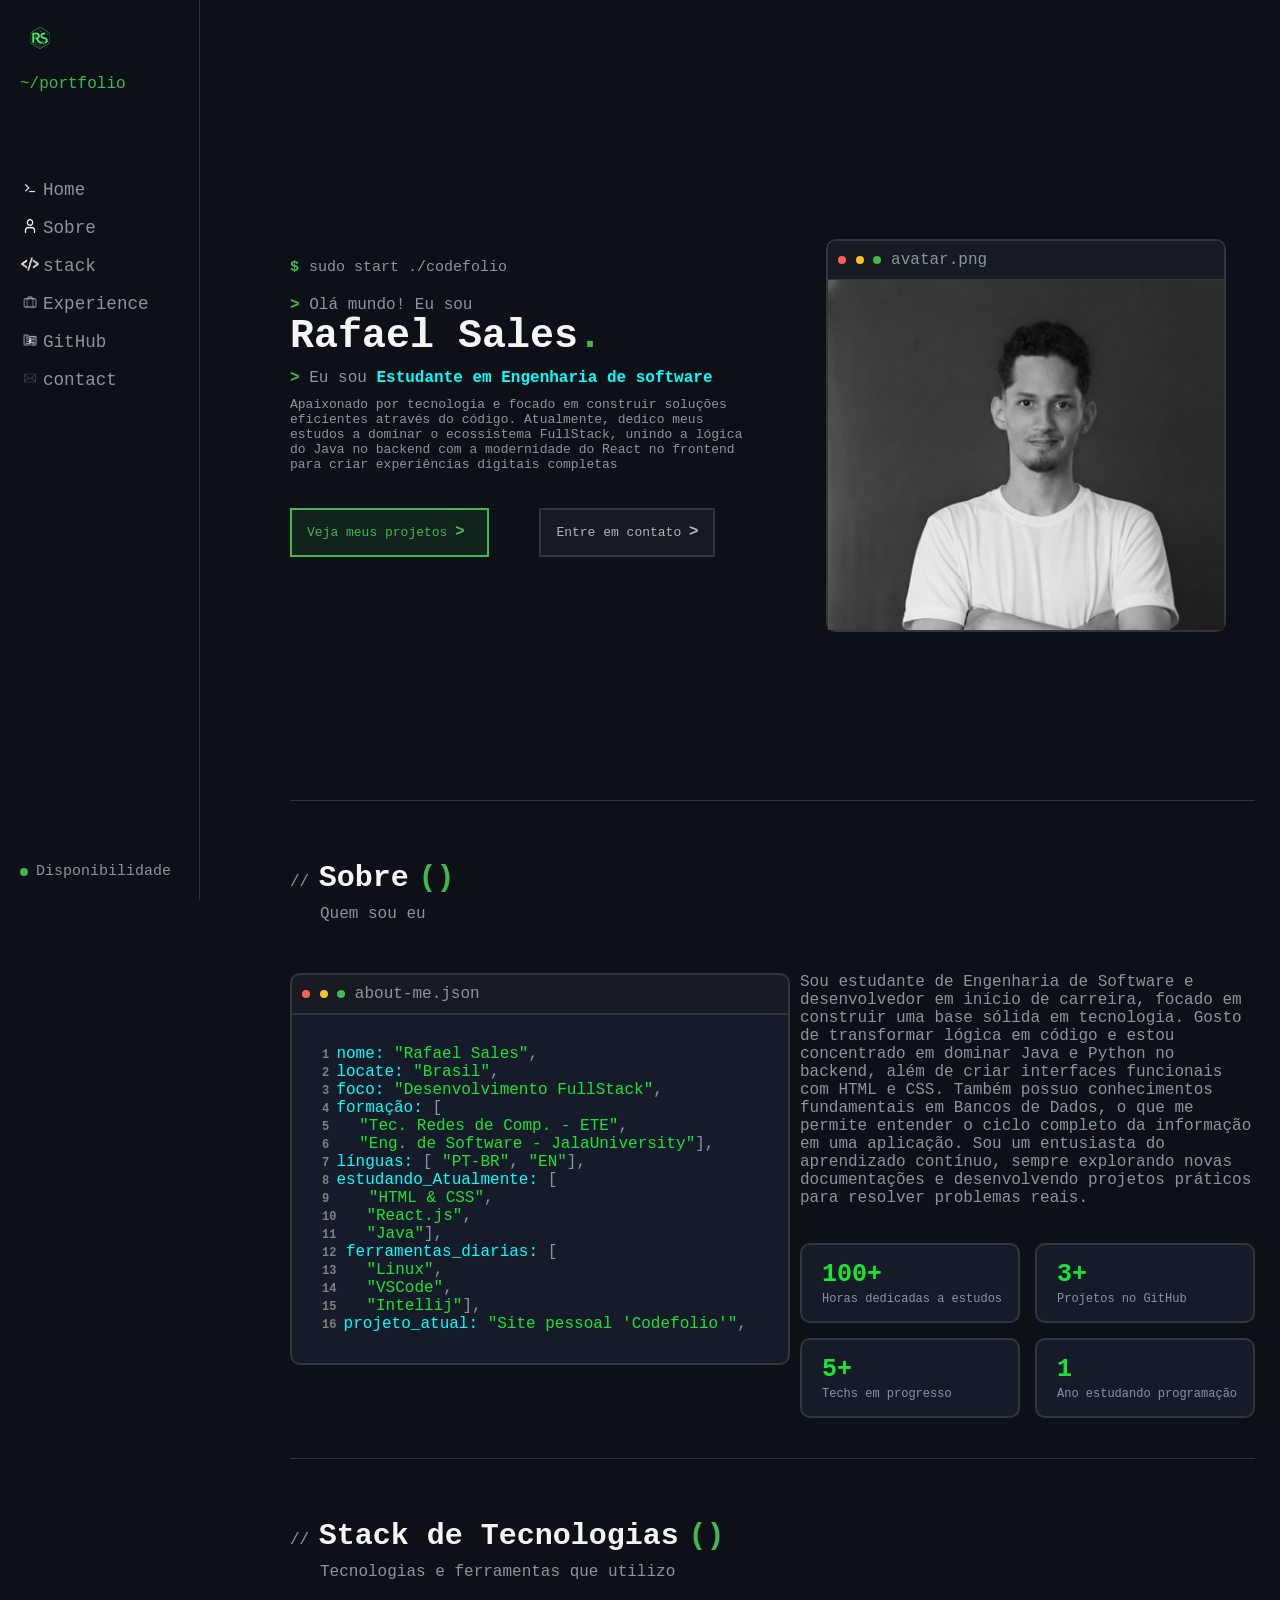
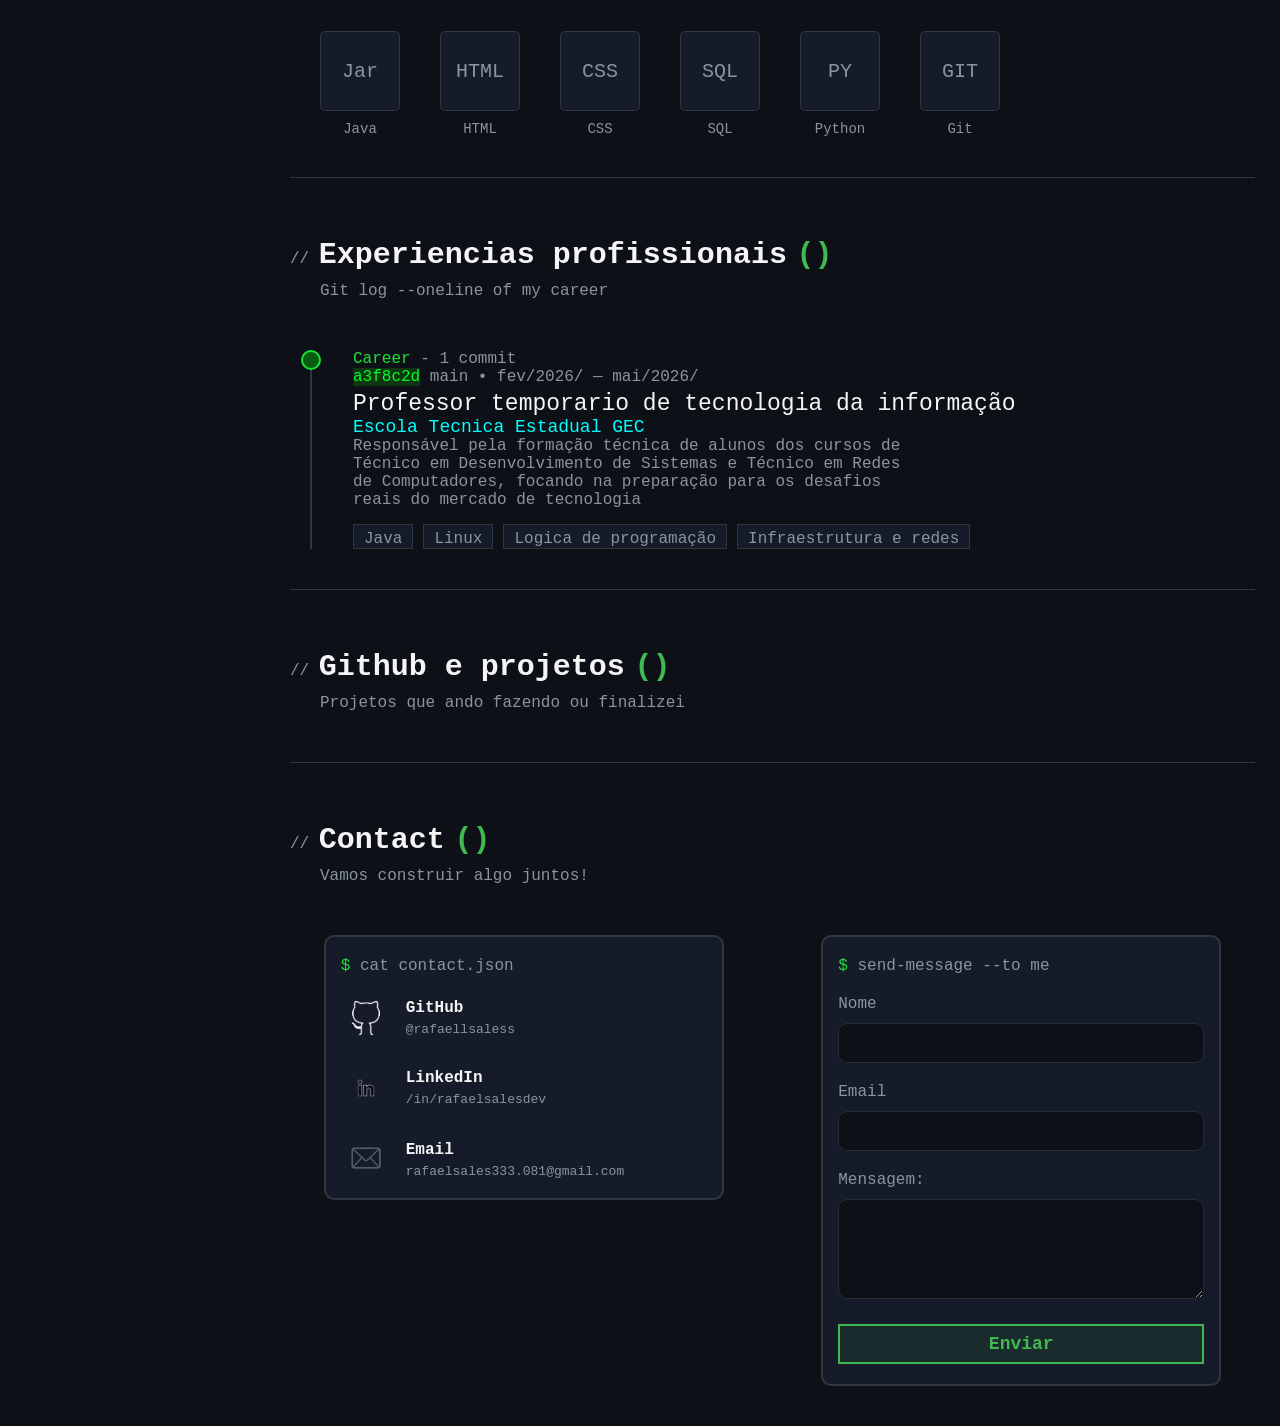
==== index.html @ 974f6749 "Finalização da parte principal e envio de fotos de simbolos" ====
<!DOCTYPE html>
<html lang="en">
<head>
    <meta charset="UTF-8">
    <meta name="viewport" content="width=device-width, initial-scale=1.0">
    <title>Portifolio RafaelSales</title>
    <link rel="icon" type="image/png" href="../imagem/logo.png">
    <link rel="stylesheet" href="css/estilo.css">
    <link rel="stylesheet" href="css/sidebar.css">
</head>
<body>

    <!-- SideBar inicial -->
    <nav class="sidebar">
        <div class="sidebar-head">
            <img src="imagem/logo.png" alt="logo" class="logo">
            <p class="path">~/portfolio</p>
        </div>
        
        <ul class="navbar-itens">
            <li><a href="#home"><span class="icon"><img src="imagem/home-simbol.png" alt=""></span> Home</a></li>
            <li><a href="#about"><span class="icon"><img src="imagem/about-simbol.png" alt=""></span> Sobre</a></li>
            <li><a href="#stack"><span class="icon"><img src="imagem/tecnologias-simbol.png" alt=""></span> stack</a></li>
            <li><a href="#experience"><span class="icon"><img src="imagem/experience-simbol.png" alt=""></span> Experience</a></li>
            <li><a href="#github"><span class="icon"><img src="imagem/projects-simbol.png" alt=""></span> GitHub</a></li>  
            <li><a href="#contact"><span class="icon"> <img src="imagem/email-logo.png" alt=""></span> contact</a></li>
        </ul>

        <div class="status">
            <span class="status-simbolo"></span> Disponibilidade
        </div>
    </nav>

    <!-- Conteudo -->
     
    <main class="content">

        <section class="home" id="home">

            <div class="home-container">

                <div class="home-text-container">
                    <div class="intro">
                        <span class="intro-simbolo">$ </span> 
                        <span class="intro-text">sudo start ./codefolio
                        </span>
                    </div>

                    <div class="i-am">
                        <span class="maiorque-simbol">></span>
                        <span>Olá mundo! Eu sou</span> 
                        <div class="name-container">
                            <span class="name">Rafael Sales</span><span class="name-dot">.</span>
                        </div>
                    </div>

                    <div class="eusou-container">
                        <span class="maiorque-simbol">></span>
                        <span class="eusou-text">Eu sou </span>
                        <span class="eusou-funcao">Estudante em Engenharia de software</span>
                    </div>

                    <div class="home-descricao">Apaixonado por tecnologia e focado em construir soluções eficientes através do código. Atualmente, dedico meus estudos a dominar o ecossistema FullStack, unindo a lógica do Java no backend com a modernidade do React no frontend para criar experiências digitais completas</div>

                    <div class="home-buttons-container">

                        <!-- Botão principal veja meus projetos  -->
                        <a href="#github" class="github-btn">
                            Veja meus projetos <span class="arrow-btn">></span>
                        </a>

                        <!-- Botão secundario contato-->
                        <a href="#contact" class="contact-btn">Entre em contato <span class="arrow-btn">></span>
                        </a>

                    </div>

                </div>

                <div class="home-foto-column">
                    <div class="home-foto-container">
                        <div class="foto-titulo-container">
                            <span class="circle-color-red"></span> <span class="circle-color-yellow"></span> <span class="circle-color-green"></span> avatar.png
                        </div>

                        <div class="home-image">
                            <img src="imagem/camisa branca.png" class="imagem-home" name="foto-home" alt="Rafael Sales">
                        </div>
                    </div>
                </div>
            </div>
        </section>

        <hr>
        <section class="about" id="about">

                <div class="high-sections-container">
                    <span class="hsc-barras">//</span> <span class="hsc-titulo">Sobre</span> <span class="hsc-chaves">()</span>
                    <span class="hsc-desc">Quem sou eu</span>
                </div>

            <div class="about-container">

                <div class="square-code-container">
                    <div class="square-code-titulo">
                        <span class="circle-color-red"></span> <span class="circle-color-yellow"></span> <span class="circle-color-green"></span> about-me.json
                    </div>
                    <div class="square-code-content">
                        <div class="scc-line">
                            <span class="scc-numbers">1 </span> 
                            <span class="scc-text-cyan">nome:</span> 
                            <span class="scc-text-green">"Rafael Sales"</span>, 
                        </div>
                        <div class="scc-line">
                            <span class="scc-numbers">2 </span> 
                            <span class="scc-text-cyan">locate:</span> 
                            <span class="scc-text-green">"Brasil"</span>, 
                        </div>
                        <div class="scc-line">
                            <span class="scc-numbers">3 </span> 
                            <span class="scc-text-cyan">foco:</span> 
                            <span class="scc-text-green">"Desenvolvimento FullStack"</span>, 
                        </div>
                        <div class="scc-line">
                            <span class="scc-numbers">4 </span>
                            <span class="scc-text-cyan">formação:</span> [ <br>
                            <span class="scc-numbers">5</span><span class="scc-text-green" name="space">"Tec. Redes de Comp. - ETE"</span>, <br> 
                            <span class="scc-numbers">6</span><span class="scc-text-green" name="space">"Eng. de Software - JalaUniversity"</span>],
                        </div>
                        <div class="scc-line">
                            <span class="scc-numbers">7 </span> 
                            <span class="scc-text-cyan">línguas:</span> [
                            <span class="scc-text-green">"PT-BR"</span>, 
                            <span class="scc-text-green">"EN"</span>],
                        </div>
                        <div class="scc-line">
                            <span class="scc-numbers">8 </span>
                            <span class="scc-text-cyan">estudando_Atualmente:</span> [ <br>
                            <span class="scc-numbers">9</span> <span class="scc-text-green" name="space">"HTML & CSS"</span>, <br> 
                            <span class="scc-numbers">10</span><span class="scc-text-green" name="space">"React.js"</span>, <br>
                            <span class="scc-numbers">11</span><span class="scc-text-green" name="space">"Java"</span>],
                        </div>
                        <div class="scc-line">
                            <span class="scc-numbers">12</span>
                            <span class="scc-text-cyan">ferramentas_diarias:</span> [ <br>
                            <span class="scc-numbers">13</span><span class="scc-text-green" name="space">"Linux"</span>, <br> 
                            <span class="scc-numbers">14</span><span class="scc-text-green" name="space">"VSCode"</span>, <br>
                            <span class="scc-numbers">15</span><span class="scc-text-green" name="space">"Intellij"</span>],
                        </div>
                        <div class="scc-line">
                            <span class="scc-numbers">16 </span> 
                            <span class="scc-text-cyan">projeto_atual:</span> 
                            <span class="scc-text-green">"Site pessoal 'Codefolio'"</span>, 
                        </div>
                    </div>
                </div>
                

                <div class="about-bonus">
                    <div class="about-bonus-text">
                        <span class="abs-text"> Sou estudante de Engenharia de Software e desenvolvedor em início de carreira, 
                                                focado em construir uma base sólida em tecnologia. Gosto de transformar lógica em código
                                                e estou concentrado em dominar Java e Python no backend, além de criar interfaces funcionais com HTML e CSS. 
                                                Também possuo conhecimentos fundamentais em Bancos de Dados, o que me permite entender o ciclo completo da 
                                                informação em uma aplicação. Sou um entusiasta do aprendizado contínuo, sempre explorando novas documentações e 
                                                desenvolvendo projetos práticos para resolver problemas reais.</span>
                    </div>

                    <br>
                    <br>
            
                    <div class="about-bonus-squares">
                        <div class="abs">
                            <div class="abs-content">
                                <span class="abs-text-green">100+</span>
                                <span class="abs-text-grey">Horas dedicadas a estudos</span>
                            </div>
                        </div>

                        <div class="abs">
                            <div class="abs-content">
                                <span class="abs-text-green">3+</span>
                                <span class="abs-text-grey">Projetos no GitHub</span>
                            </div>
                        </div>
                        <div class="abs">
                            <div class="abs-content">
                                <span class="abs-text-green">5+</span>
                                <span class="abs-text-grey">Techs em progresso</span>
                            </div>
                        </div>
                        <div class="abs">
                            <div class="abs-content">
                                <span class="abs-text-green">1</span>
                                <span class="abs-text-grey">Ano estudando programação</span>
                            </div>
                        </div>

                    </div>
                </div>

            </div>
        </section>

        <hr>
        <section class="stack" id="stack">
            <div class="high-sections-container">
                <span class="hsc-barras">//</span> <span class="hsc-titulo">Stack de Tecnologias</span> <span class="hsc-chaves">()</span>
                <span class="hsc-desc">Tecnologias e ferramentas que utilizo</span>
            </div>
            
            <div class="stack-container">
                <div class="square-container">
                    <div class="stack-square-base" name="ssb-java">
                        <span class="stack-square-text">Jar</span>
                    </div>
                    <span class="square-text-down">Java</span>
                </div>

                <div class="square-container">
                    <div class="stack-square-base" name="ssb-html">
                        <span class="stack-square-text">HTML</span>
                    </div>
                    <span class="square-text-down">HTML</span>
                </div>

                <div class="square-container">
                    <div class="stack-square-base" name="ssb-css">
                        <span class="stack-square-text">CSS</span>
                    </div>
                    <span class="square-text-down">CSS</span>
                </div>

                <div class="square-container">
                    <div class="stack-square-base" name="ssb-sql">
                        <span class="stack-square-text">SQL</span>
                    </div>
                    <span class="square-text-down">SQL</span>
                </div>

                <div class="square-container">
                    <div class="stack-square-base" name="ssb-python">
                        <span class="stack-square-text">PY</span>
                    </div>
                    <span class="square-text-down">Python</span>
                </div>
                 <div class="square-container">
                    <div class="stack-square-base" name="ssb-GIT">
                        <span class="stack-square-text">GIT</span>
                    </div>
                    <span class="square-text-down">Git</span>
                </div>
            </div>
        </section>

        <hr>
        <section class="experience" id="experience">
            <div class="high-sections-container">
                <span class="hsc-barras">//</span> <span class="hsc-titulo">Experiencias profissionais</span> <span class="hsc-chaves">()</span>
                <span class="hsc-desc">Git log --oneline of my career</span>
            </div> 

            <!-- Container PAI que terá a LINHA VERTICAL (border-left) -->
            <div class="experience-container">
                
                <!-- Bloco de trabalho (Cada experiência nova, você duplica esse bloco) -->
                <div class="experience-item">
                    
                    <!-- A bolinha agora fica dentro do ITEM -->
                    <div class="timeline-dot"></div>

                    <div class="experience-commits">
                        <span class="experience-commits-text-green">Career</span> - 1 commit 
                    </div>

                    <div class="experience-desc-commit">
                        <div class="experience-commit-deco">
                            <span class="desc-commit-greencode">a3f8c2d</span> main • fev/2026/ — mai/2026/
                        </div>
                        <div class="experience-commit-title">
                            <span class="experience-commit-title-text">Professor temporario de tecnologia da informação</span>
                        </div>
                        <div class="experience-commit-local">
                            <span class="experience-commit-local-text">Escola Tecnica Estadual GEC</span>
                        </div>
                        <div class="experience-commit-desc">
                            <span class="experience-commit-desc-text">Responsável pela formação técnica de alunos dos
                                cursos de Técnico em Desenvolvimento de Sistemas e Técnico em Redes de Computadores,
                                focando na preparação para os desafios reais do mercado de tecnologia</span>
                        </div>
                        
                        <!-- Tags de tecnologias -->
                        <div class="experience-commmit-squares-container">
                            <div class="experience-commit-squares">Java</div>
                            <div class="experience-commit-squares">Linux</div>
                            <div class="experience-commit-squares">Logica de programação</div>
                            <div class="experience-commit-squares">Infraestrutura e redes</div>
                        </div>
                    </div>
                </div> <!-- Fim do experience-item -->

            </div>
        </section>

        <hr>
        <section class="github" id="github">

            <div class="high-sections-container">
                <span class="hsc-barras">//</span> <span class="hsc-titulo">Github e projetos</span> <span class="hsc-chaves">()</span>
                <span class="hsc-desc">Projetos que ando fazendo ou finalizei</span>
            </div> 

            <div class="github-container">

                

            </div>

        </section>
       <hr>
        <section class="contact" id="contact">

             <div class="high-sections-container">
                <span class="hsc-barras">//</span> <span class="hsc-titulo">Contact</span> <span class="hsc-chaves">()</span>
                <span class="hsc-desc">Vamos construir algo juntos!</span>
            </div> 

            <div class="contact-container">
                <div class="contact-options-square">
                    <span class="contact-square-green-text">$</span> <span>cat contact.json</span>
                
                    <div class="contact-option-square">
                        <img src="imagem/github-logo.png" alt="" class="contact-option-image">
                        <div class="contact-option-text-container">
                             <a href="https://github.com/RafaellSaless" target="_blank" class="contact-option-tittle">GitHub</a>
                            <span class="contact-option-desc">@rafaellsaless</span>
                        </div>
                    </div>
                    <div class="contact-option-square">
                        <img src="imagem/linkedin-logo.png" alt="" class="contact-option-image">
                        <div class="contact-option-text-container">
                            <a href="https://www.linkedin.com/in/rafaelsalesdev/" target="_blank" class="contact-option-tittle">LinkedIn</a>
                            <span class="contact-option-desc">/in/rafaelsalesdev</span>
                        </div>
                    </div>
                     <div class="contact-option-square">
                        <img src="imagem/email-logo.png" alt="" class="contact-option-image">
                        <div class="contact-option-text-container"><a href="https://google.com" target="_blank"></a>
                            <span class="contact-option-tittle">Email</span>
                            <span class="contact-option-desc">rafaelsales333.081@gmail.com</span>
                        </div>
                    </div>
                        
                        
                    

                </div>
                <div class="contact-options-square-sendmessage">
                    <span class="contact-square-green-text">$</span> <span>send-message --to me</span>  
                    <div class="send-message-container">
                    <form action="send-message" method="post"></form>
                        <div class="send-mensagem">
                            <label for="name">Nome</label>
                            <input type="text" name="name" class="send-message-input-name">
                        </div>
                        <div class="send-mensagem">
                            <label for="email" class="send-message-text">Email</label>
                            <input type="email" name="email" class="send-message-input-email">
                        </div>
                        <div class="send-mensagem">
                            <label for="desc" class="send-message-text">Mensagem:</label>
                            <textarea class="send-message-input-desc" name="desc"></textarea>
                        </div>

                        <input type="submit" class="btn-submit-form" value="Enviar">
                   
                    </div>

                </div>
            </div>


        </section>
 
    </main>

</body>
</html>
---- css/estilo.css ----
* {
    margin: 0px;
    padding: 0px;
    box-sizing: border-box;
    font-family: 'Courier New', Courier, monospace;
}


hr{
    border: 0;
    border-top: 1px solid #30363d;
    margin-top: 40px;
    margin-bottom: 60px;
}

body {
    background-color: #0d1117;
    color: #8b949e;
    display: flex;
}


/* Espaço para o conteúdo não ficar embaixo da sidebar */
.content {
    margin-left: 250px;
    padding: 40px;
    width: 100%;
}

/* ==========================================
   HOME SECTION
   ========================================== */

.home-container {
    margin-top: 0px;
    display: flex;
    align-items: center;
    justify-content: space-between;
    gap: 50px;
    min-height: 80vh;


}

.home-container .home-image {
    filter: grayscale(100%); /* Deixa a imagem em preto e branco */
    transition: filter 1.0s ease; /* Suaviza a transição */
}

.home-text-container {
    flex: 1;
    max-width: 600px;
}
.home-foto-column {
    flex: 1;
    display: flex;
    justify-content: center;
}



/* =====================
    Comando de start
   ===================== */
.intro {
    font-size: 15px;
    display: flex;
    align-items: center;
}
.intro-simbolo {
    color: #3fb950;
    font-weight:bold;
}
.intro-text {
    padding-left: 10px;
}


/* =====================
    Apresentaçao do nome
   ===================== */

.i-am {
    padding-top: 20px;
}
.name-container {
    color: whitesmoke;
    font-size: 40px;
    font-weight: bolder;
}
.name-dot {
    color: #3fb950;
}
.maiorque-simbol {
    font-weight: bolder;
    color:#3fb950
}

/* =====================
    Profissão
   ===================== */

.eusou-container {
    padding-top: 10px;
}
.eusou-funcao {
    color:aqua;
    font-weight: bold;
}

/* =====================
    Descricao
   ===================== */
.home-descricao {
    font-size: 13px;
    padding-top: 10px;
}


/* =====================
    Botões home
   ===================== */

.home-buttons-container {
    margin-top: 50px;

}

.github-btn {
    padding: 15px;
    margin-right: 50px;
    border: 2px solid #3fb950;
    color:#3fb950;    
    background-color: rgba(63, 185, 80, 0.1);
    font-family: monospace;
    text-decoration: none;
}
.github-btn:hover {
    background-color: rgba(2, 63, 10, 0.1);
    border-color: #22ff00;
    box-shadow: 0 0 15px rgba(4, 252, 25, 0.4), inset 0 0 5px rgba(0, 255, 255, 0.2);

}

.arrow-btn {
    font-weight: bolder;
    font-family: sans-serif;
}

.contact-btn {
    padding: 15px;
    border: 2px solid #30363d;
    color: #acb4bd;    
    background-color: #161b22;
    font-family: monospace;
    text-decoration: none;
}

.contact-btn:hover {
    border-color: aqua;
    color: aqua;

    box-shadow: 0 0 15px rgba(0, 255, 255, 0.4), inset 0 0 5px rgba(0, 255, 255, 0.2);

}

/* =====================
    Foto home
   ===================== */
.home-foto-container {
    margin-top: 70px;   
    border: 2px solid #30363d;
    height: auto;
    width: 400px;
    border-radius: 10px;
    max-width: 450px; /* Evita que a foto fique gigante em telas grandes */
}
.foto-titulo-container {
    padding: 10px;
    border-bottom: 1px solid #30363d;
    background-color: #161b22;
    border-top-left-radius: 10px;
    border-top-right-radius: 10px;

}

.home-image img {
    width: 100%;       /* Ocupa toda a largura da div */
    height: 350px;     
    object-fit: cover; /* Corta o excesso e centraliza o rosto */
    display: block;
    object-position: top; /*Faz o corte priorizar o topo da imagem*/
}



.home-container:hover .home-image{
    filter: grayscale(0%); /* Volta a cor ao passar o mouse */
    transition: filter 1.0s ease; /* Suaviza a transição */
}

.circle-color-green,
.circle-color-red,
.circle-color-yellow {
    display: inline-block;
    height: 8px;
    width: 8px;
    border-radius: 50%;
}


.circle-color-green { background-color: #3fb950; }
.circle-color-red { background-color: #ff5f56; }
.circle-color-yellow { background-color: #ffbd2e; }





/* ==========================================
   High Section Container HSC
   ========================================== */
.high-sections-container {
    margin-bottom: 50px;
}
.hsc-titulo {
    color: whitesmoke;
    font-size: 30px;
    font-weight: bolder;
}
.hsc-chaves {
    color:#3fb950;
    font-weight: bolder;
    font-size: 30px;
}
.hsc-desc {
    display: block;
    padding-left: 30px;
    margin: 10px 0;

}


/* ==========================================
   Square Code Container SCC
   ========================================== */
.square-code-container {
    border: 2px solid #30363d;
    height: auto;
    width: 500px;
    border-radius: 10px;
    background-color: #161b29;
}
.square-code-titulo {
    padding: 10px;
    background-color: #161b22;
    border-top-left-radius: 10px;
    border-top-right-radius: 10px;
    border-bottom: 2px solid #30363d;
}
.square-code-content {
    padding: 30px;
}
.square-code-content [name="space"] {
    padding-left: 30px;
}

.scc-numbers {
    font-size: 12px;
    color: grey;
    font-weight:bolder;

}
.scc-text-cyan {
    color: aqua;
}
.scc-text-green {
    color:#1be336;
}
/* ==========================================
   about SECTION
   ========================================== */
   /* =====================
   About Bonus Squares ABS
   ======================= */
.abs {
    height: 80px;
    width: 220px;
    background-color: #161b29;
    border: 2px solid #30363d;
    border-radius: 10px;

    display: flex;
    flex-direction: column;
    justify-content: center;
    align-items: flex-start;
    padding-left: 20px;

    transition: border-color 0.3s ease, box-shadow 0.3s ease, background-color 0.3s ease;
}
.abs-text-green {
    font-size: 25px;
    font-weight: bolder;
    display: block;
    color: #1be336;
}
.abs-text-grey {
    font-size: 12px
}

.abs:hover {
    background-color: #1d2635;
    border-color: aqua;

    box-shadow: 0 0 15px rgba(0, 255, 255, 0.4), inset 0 0 5px rgba(0, 255, 255, 0.2);
}

.about-container {
    display: flex;
    align-items: flex-start;
    justify-content: space-between;
    gap: 10px;
    
}
.about-bonus {
    flex: 1;
    max-width: 50%;
}
.about-bonus-squares {
    display: grid;
    grid-template-columns: repeat(2,1fr);
    gap: 15px;
}
/* ==========================================
   Stack SECTION
   ========================================== */
/* =====================
   Stack Square Base SSB
   ======================= */

.stack-container {
    margin-left: 30px;

    display: flex;
    flex-wrap: wrap;
    gap: 40px;

}
.square-container{
    display: flex;
    flex-direction: column;
    align-items: center;
    gap: 10px;
}
.stack-square-base {
    height: 80px;
    width: 80px;
    background-color: #161b29;
    border: 1px solid #30363d;
    border-radius: 5px;
    
    display: flex;
    justify-content: center;
    align-items: center;

    transition: border-color 0.3s ease, box-shadow 0.3s ease, background-color 0.3s ease;

}


.stack-square-base:hover  {
    background-color: #0d1117;
}


.square-text-down {
    font-size: 14px;
    color: #8b949e;

    transition: color 0.3s ease;
}

.stack-square-text {
    font-size: 20px;
    color: #8b949e;

    transition: color 0.3s ease, text-shadow 0.3s ease;
}
/* ==========================================
   CORES PERSONALIZADAS NO HOVER (STACK)
   ========================================== */

/* --- 1. JAVA --- */
.square-container:has([name="ssb-java"]):hover .stack-square-base {
    border-color: #e65100;
    box-shadow: 0 0 15px rgba(230, 81, 0, 0.5), inset 0 0 5px rgba(230, 81, 0, 0.2);
}
.square-container:has([name="ssb-java"]):hover .stack-square-text {
    color: #e65100;
    text-shadow: 0 0 8px rgba(230, 81, 0, 0.6);
}
.square-container:has([name="ssb-java"]):hover .square-text-down {
    color: #e65100;
}

/* --- 2. HTML  --- */
.square-container:has([name="ssb-html"]):hover .stack-square-base {
    border-color: #0206ff;
    box-shadow: 0 0 15px #02516b, inset 0 0 5px rgba(230, 81, 0, 0.2);
}
.square-container:has([name="ssb-html"]):hover .stack-square-text {
    color: #0206ff;
    text-shadow: 0 0 8px #02516b;
}
.square-container:has([name="ssb-html"]):hover .square-text-down {
    color: #0206ff;
}

/* --- 3. CSS  --- */
.square-container:has([name="ssb-css"]):hover .stack-square-base {
    border-color: #15ac04bb;
    box-shadow: 0 0 15px #0c6a02bb, inset 0 0 5px rgba(230, 81, 0, 0.2);
}
.square-container:has([name="ssb-css"]):hover .stack-square-text {
    color: #15ac04bb;
    text-shadow: 0 0 8px #0c6a02bb;
}
.square-container:has([name="ssb-css"]):hover .square-text-down {
    color: #15ac04bb;
}

/* --- 4. sql  --- */
.square-container:has([name="ssb-sql"]):hover .stack-square-base {
    border-color: #d106db;
    box-shadow: 0 0 15px #f201ff, inset 0 0 5px rgba(230, 81, 0, 0.2);
}
.square-container:has([name="ssb-sql"]):hover .stack-square-text {
    color: #d106db;
    text-shadow: 0 0 8px #f201ff;
}
.square-container:has([name="ssb-sql"]):hover .square-text-down {
    color: #d106db;
}
/* --- 5. python  --- */
.square-container:has([name="ssb-python"]):hover .stack-square-base {
    border-color: #fff200;
    box-shadow: 0 0 15px #a09a23, inset 0 0 5px rgba(230, 81, 0, 0.2);
}
.square-container:has([name="ssb-python"]):hover .stack-square-text {
    color: #fff200;
    text-shadow: 0 0 8px #a09a23;
}
.square-container:has([name="ssb-python"]):hover .square-text-down {
    color: #fff200;
}
/* --- 6. Git  --- */
.square-container:has([name="ssb-GIT"]):hover .stack-square-base {
    border-color: #ffffff;
    box-shadow: 0 0 15px #ffffff, inset 0 0 5px rgba(230, 81, 0, 0.2);
}
.square-container:has([name="ssb-GIT"]):hover .stack-square-text {
    color: #ffffff;
    text-shadow: 0 0 8px #ffffff;
}
.square-container:has([name="ssb-GIT"]):hover .square-text-down {
    color: #ffffff;
}

/* ==========================================
   Experience SECTION
   ========================================== */

.experience-container {
    border-left: 2px solid #30363d;
    padding-left: 41px;
    margin-left: 20px;
}

.experience-item {
    position: relative;
    margin-bottom: 40px;
}

.timeline-dot {
    position: absolute;
    left: -52px; /* Ajuste esse valor até a bolinha cobrir a linha do container */
    top: 0;
    width: 20px;
    height: 20px;
    background-color: #0d1117; /* Mesma cor do fundo para parecer vazada */
    border: 2px solid #1be336;
    border-radius: 50%;
    background-color: #075e12;

    transition: box-shadow 0.3s ease, background-color 0.3s ease;
}

.experience-item:hover .timeline-dot {
    background-color: #00ff22;
    box-shadow: 0 0 15px #00ff22, inset 0 0 5px rgba(0, 255, 255, 0.2);
}

.experience-commits-text-green {
    color: #1be336;
}
.desc-commit-greencode {
    color: #00ff22;
    background-color: #0c3712;
}
.experience-commit-title {
    padding-top: 5px;
    font-size: 23px;
    color: whitesmoke;
}
.experience-commit-desc {
    width: 550px;
}
.experience-commit-local-text {
    color:aqua;
    font-size: 18px;
}
.experience-commmit-squares-container {
    display: flex;         /* Coloca os itens em linha */
    flex-wrap: wrap;       /* Se não couberem na linha, eles pulam para a de baixo */
    gap: 10px;             /* Cria um espaçamento uniforme entre eles */
    margin-top: 15px;      /* Dá um respiro em relação ao texto de cima[cite: 6] */
}
.experience-commit-squares {
    text-align: center;
    height: 25px;
    width: fit-content;
    padding: 5px 10px;
    background-color: #161b29;
    border: 1px solid #30363d;
}

/* ==========================================
   Contact SECTION
   ========================================== */

.contact-container {
    display: flex;
    justify-content: space-around;
    gap: 30px;
}


.contact-options-square {
    padding: 20px 15px;
    height: 265px;
    width: 400px;
    background-color: #161b29;
    border: 2px solid #30363d;
    border-radius: 10px;
}

.contact-square-green-text {
    color: #1be336;
}

.contact-option-square {
    margin-top: 15px;
    height: 55px;
    width: 100%;
    align-items: center;
    display: flex;
    gap: 15px;
    border-radius: 10px;

}
.contact-options-square-sendmessage {
    padding: 20px 15px;
    height: auto;
    width: 400px;
    background-color: #161b29;
    border: 2px solid #30363d;
    border-radius: 10px;
}
.contact-option-square:hover {
    background-color: #0d1117;
}

.contact-option-image {
    height: 50px;
    width: auto;
}

.contact-option-text-container {
    display: flex;
    flex-direction: column;
    gap: 5px;
}
.contact-option-tittle {
    color: whitesmoke;
    font-weight: bold;
    text-decoration: none;
    width: 100%;
}
.contact-option-desc {
    color: #8b949e;
    font-size: 13px;
}

.send-message-container {
    display: flex;
    flex-direction: column;
    gap: 20px
}
.send-mensagem label{
  display: block;  
  margin-bottom: 10px;
}
.send-message-input-email,
.send-message-input-name {
    padding: 0px 15px;
    width: 100%;
    font-size: 16px;
    background-color: #0d1117;
    color: whitesmoke;
    height: 40px;
    border: 1px solid rgba(128, 128, 128, 0.23);
    border-radius: 9px;
}
.send-message-input-desc {
    padding: 10px 15px;
    width: 100%;
    font-size: 16px;
    background-color: #0d1117;
    color: whitesmoke;
    height: 100px;
    border: 1px solid rgba(128, 128, 128, 0.23); 
    border-radius: 9px;
}
.btn-submit-form {
    height: 40px;
    font-size: 18px;
    font-weight: bold;
    border: 2px solid #3fb950;
    color:#3fb950;    
    background-color: rgba(63, 185, 80, 0.1);
}
.btn-submit-form:hover {
    border-color: #22ff00;

    box-shadow: 0 0 15px rgba(4, 252, 25, 0.4), inset 0 0 5px rgba(0, 255, 255, 0.2);

}
---- css/sidebar.css ----
.logo {
    width: 40px;
    border-radius: 50%;
    margin-bottom: 10px;
}

.sidebar {
    width: 200px;
    height: 100%;
    background-color: #0d1117;
    border-right: 1px solid #30363d;
    position: fixed;
    padding: 20px;
    display: flex;
    flex-direction: column;
}

.sidebar-head {
    margin-bottom: 70px;
    color: #3fb950;
}


.navbar-itens {
    list-style: none;
    flex-grow: 1;
}

.navbar-itens li {
    margin: 15px 0;
}
.navbar-itens li a:hover {
    color:#3fb950
}

.navbar-itens a {
    text-decoration: none;
    color: #8b949e;
    font-size: 1.1rem;
    display: flex;
    align-items: center;
    transition: 0.3s;
}

.icon {
    height: 23px;
    width: 23px;
}


.icon  img{
    margin-right: 10px;
    width: 20px;
    text-align: center;
    
}

/* Status 'Available' no rodapé da sidebar */
.status {
    font-size: 15px;
    display: flex;
    align-items: center;
}

.status-simbolo {
    height: 8px;
    width: 8px;
    border-radius: 50%;
    background-color: #3fb950;
    margin-right: 8px;
    font-weight:bolder;
}
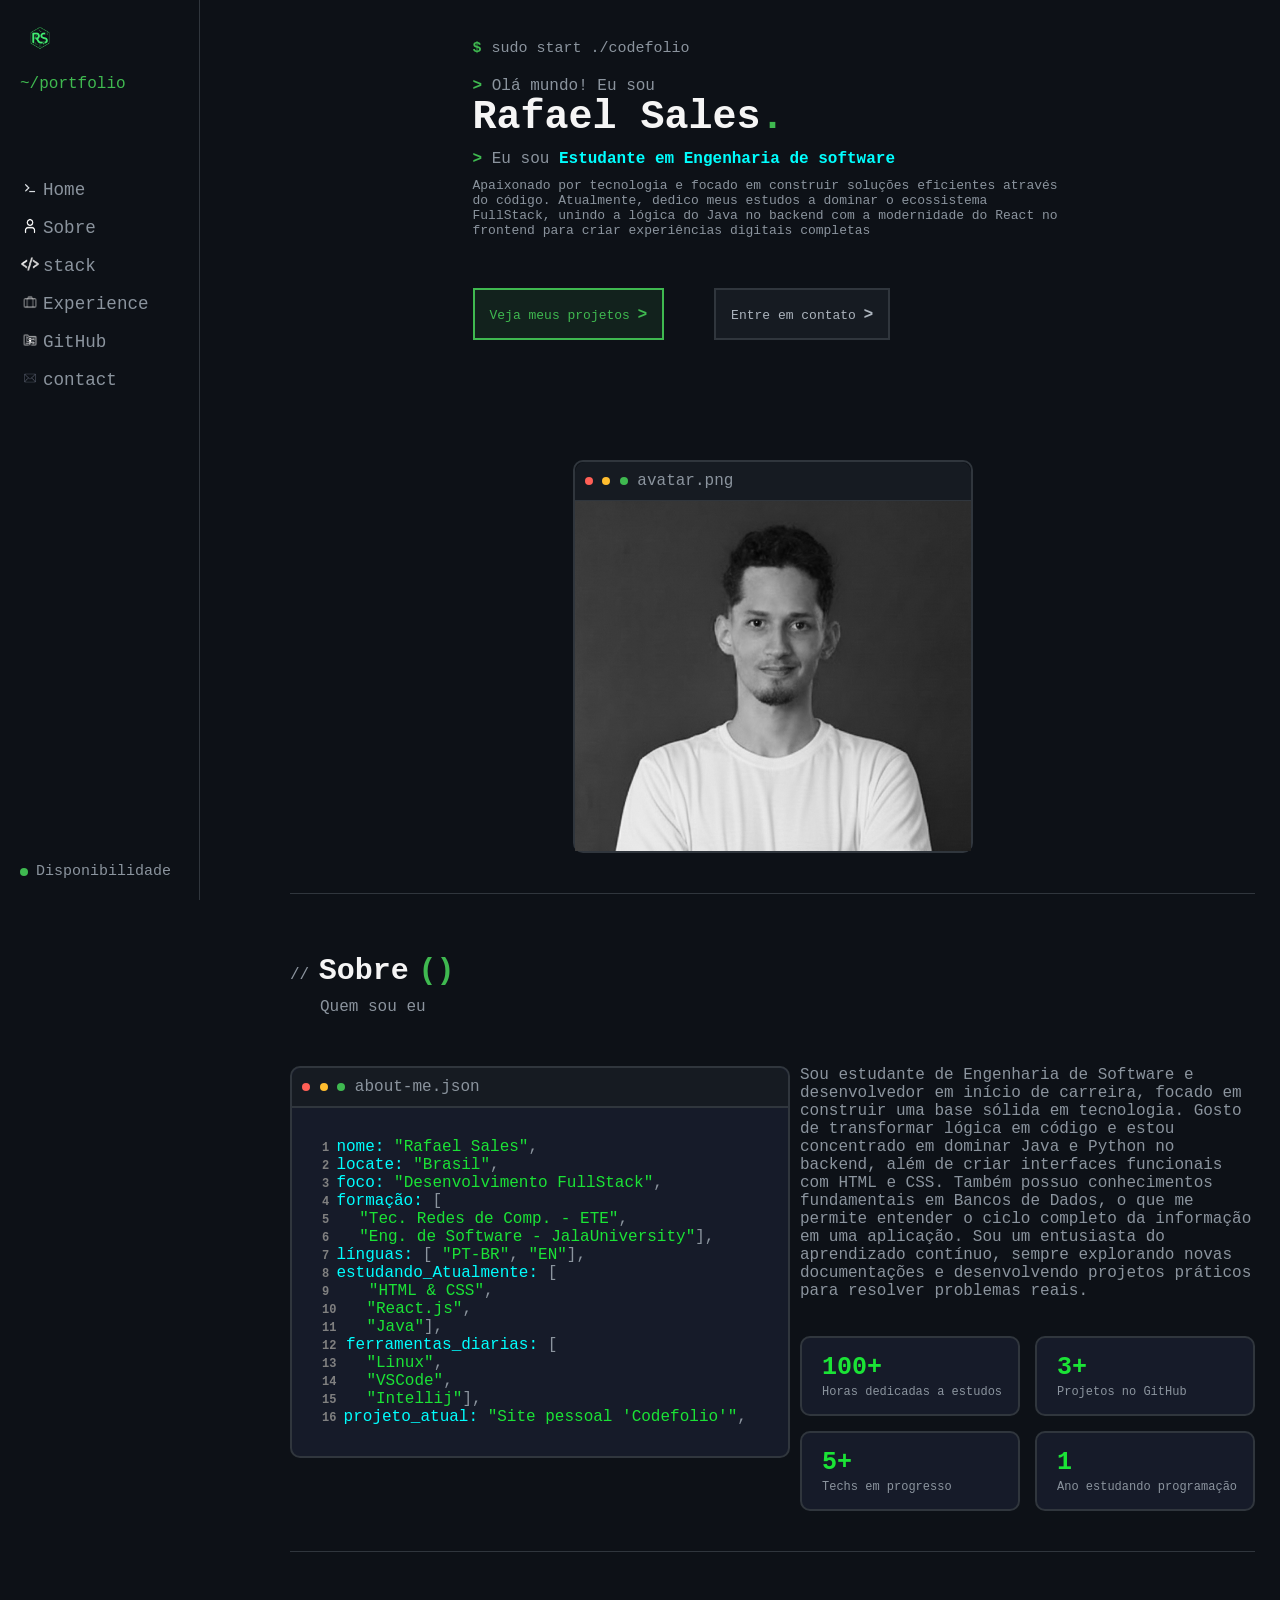
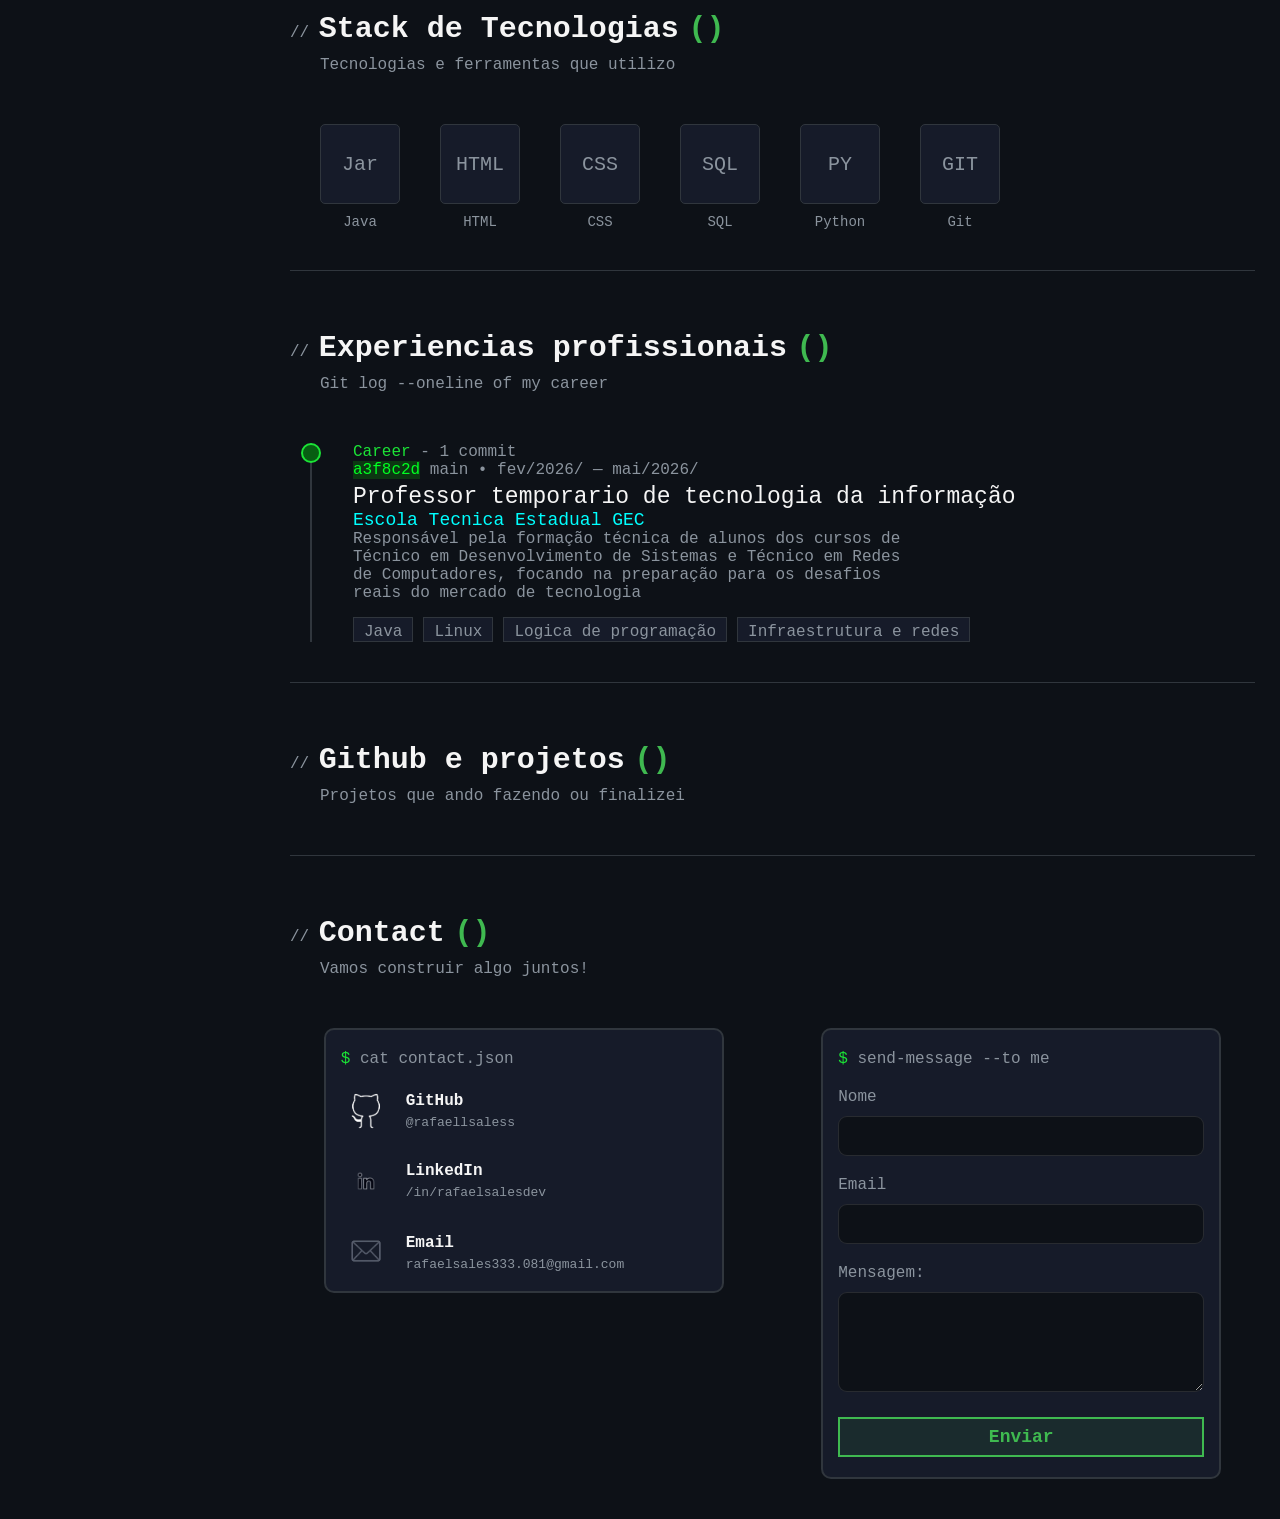
==== commit 63c7a92f: "Começo da responsabilidade, width ajustada" ====
--- a/index.html
+++ b/index.html
@@ -18,12 +18,12 @@
         </div>
         
         <ul class="navbar-itens">
-            <li><a href="#home"><span class="icon"><img src="imagem/home-simbol.png" alt=""></span> Home</a></li>
-            <li><a href="#about"><span class="icon"><img src="imagem/about-simbol.png" alt=""></span> Sobre</a></li>
-            <li><a href="#stack"><span class="icon"><img src="imagem/tecnologias-simbol.png" alt=""></span> stack</a></li>
-            <li><a href="#experience"><span class="icon"><img src="imagem/experience-simbol.png" alt=""></span> Experience</a></li>
-            <li><a href="#github"><span class="icon"><img src="imagem/projects-simbol.png" alt=""></span> GitHub</a></li>  
-            <li><a href="#contact"><span class="icon"> <img src="imagem/email-logo.png" alt=""></span> contact</a></li>
+            <li><a href="#home"><span class="icon"><img src="imagem/home-simbol.png" alt=""></span class="nav-text"> Home</a></li>
+            <li><a href="#about"><span class="icon"><img src="imagem/about-simbol.png" alt=""></span class="nav-text"> Sobre</a></li>
+            <li><a href="#stack"><span class="icon"><img src="imagem/tecnologias-simbol.png" alt=""></span class="nav-text"> stack</a></li>
+            <li><a href="#experience"><span class="icon"><img src="imagem/experience-simbol.png" alt=""></span class="nav-text"> Experience</a></li>
+            <li><a href="#github"><span class="icon"><img src="imagem/projects-simbol.png" alt=""></span class="nav-text"> GitHub</a></li>  
+            <li><a href="#contact"><span class="icon"> <img src="imagem/email-logo.png" alt=""></span class="nav-text"> contact</a></li>
         </ul>
 
         <div class="status">
--- a/css/estilo.css
+++ b/css/estilo.css
@@ -26,7 +26,14 @@
     padding: 40px;
     width: 100%;
 }
-
+@media (max-width: 768px) {
+    .content {
+        margin-top: 70px;
+        padding: 0;
+        margin-left: 10px;
+    }
+
+}
 /* ==========================================
    HOME SECTION
    ========================================== */
@@ -35,17 +42,28 @@
     margin-top: 0px;
     display: flex;
     align-items: center;
-    justify-content: space-between;
+    flex-direction: column;
     gap: 50px;
     min-height: 80vh;
-
-
-}
+}
+@media (max-width: 768px) { 
+    .home-container {
+        flex-direction: column;
+    }
+}
+
 
 .home-container .home-image {
     filter: grayscale(100%); /* Deixa a imagem em preto e branco */
     transition: filter 1.0s ease; /* Suaviza a transição */
 }
+
+@media (max-width: 768px) { 
+    .home-container .home-image {
+        filter: grayscale(0%);
+        
+    }
+ }
 
 .home-text-container {
     flex: 1;
@@ -88,6 +106,13 @@
     font-size: 40px;
     font-weight: bolder;
 }
+@media (max-width: 768px) { 
+    .name-container {
+        width: 50px;
+        font-size: 40px;
+    }
+}
+
 .name-dot {
     color: #3fb950;
 }
@@ -107,6 +132,15 @@
     color:aqua;
     font-weight: bold;
 }
+
+@media (max-width: 768px) { 
+    .eusou-funcao {
+        display: block;
+        width: 100%;
+    }
+}
+
+
 
 /* =====================
     Descricao
@@ -116,6 +150,12 @@
     padding-top: 10px;
 }
 
+@media (max-width: 768px) { 
+    .home-descricao {
+        display: block;
+        width: 100%;
+    }
+}
 
 /* =====================
     Botões home
@@ -123,8 +163,14 @@
 
 .home-buttons-container {
     margin-top: 50px;
-
-}
+    display: flex;
+}
+@media (max-width: 768px) { 
+    .home-text-container .home-buttons-container{
+        flex-direction: column;
+        width: 100%;
+    }
+} 
 
 .github-btn {
     padding: 15px;
@@ -174,7 +220,15 @@
     width: 400px;
     border-radius: 10px;
     max-width: 450px; /* Evita que a foto fique gigante em telas grandes */
-}
+
+    
+}
+@media (max-width:796px ) {
+    .home-foto-container {
+        width: 100%;
+    }
+}
+
 .foto-titulo-container {
     padding: 10px;
     border-bottom: 1px solid #30363d;
@@ -250,6 +304,12 @@
     width: 500px;
     border-radius: 10px;
     background-color: #161b29;
+}
+
+@media (max-width: 768px) { 
+    .square-code-container {
+        width: 100%;
+    }
 }
 .square-code-titulo {
     padding: 10px;
@@ -298,6 +358,7 @@
 
     transition: border-color 0.3s ease, box-shadow 0.3s ease, background-color 0.3s ease;
 }
+
 .abs-text-green {
     font-size: 25px;
     font-weight: bolder;
@@ -321,7 +382,15 @@
     justify-content: space-between;
     gap: 10px;
     
-}
+
+}
+
+@media (max-width: 796px ) {
+    .about-container {
+        display: block;
+    }
+}
+
 .about-bonus {
     flex: 1;
     max-width: 50%;
@@ -331,6 +400,13 @@
     grid-template-columns: repeat(2,1fr);
     gap: 15px;
 }
+
+@media (max-width: 796px ) {
+    .about-bonus-squares {
+        grid-template-columns: repeat(1, 1fr);
+    }
+}
+
 /* ==========================================
    Stack SECTION
    ========================================== */
@@ -483,7 +559,7 @@
 
 .timeline-dot {
     position: absolute;
-    left: -52px; /* Ajuste esse valor até a bolinha cobrir a linha do container */
+    left: -52px; 
     top: 0;
     width: 20px;
     height: 20px;
@@ -515,6 +591,12 @@
 .experience-commit-desc {
     width: 550px;
 }
+@media (max-width: 795px) {
+    .experience-commit-desc {
+        width: 100%;
+    }
+}
+
 .experience-commit-local-text {
     color:aqua;
     font-size: 18px;
@@ -545,6 +627,13 @@
 }
 
 
+@media (max-width: 796px ) {
+    .contact-container {
+        flex-direction: column;
+    }
+ }
+
+
 .contact-options-square {
     padding: 20px 15px;
     height: 265px;
@@ -554,6 +643,12 @@
     border-radius: 10px;
 }
 
+@media (max-width: 796px ) { 
+    .contact-options-square {
+        width: 100%;
+    }
+}
+
 .contact-square-green-text {
     color: #1be336;
 }
@@ -576,6 +671,12 @@
     border: 2px solid #30363d;
     border-radius: 10px;
 }
+@media (max-width: 796px ) { 
+    .contact-options-square-sendmessage {
+        width: 100%;
+    }
+}
+
 .contact-option-square:hover {
     background-color: #0d1117;
 }
@@ -644,4 +745,8 @@
 
     box-shadow: 0 0 15px rgba(4, 252, 25, 0.4), inset 0 0 5px rgba(0, 255, 255, 0.2);
 
-}+}
+
+/* ==========================================
+   RESPONSIVIDADE
+   ========================================== */
--- a/css/sidebar.css
+++ b/css/sidebar.css
@@ -1,3 +1,4 @@
+
 .logo {
     width: 40px;
     border-radius: 50%;
@@ -71,3 +72,9 @@
     font-weight:bolder;
 }
 
+@media (max-width: 768px) {
+    
+    .sidebar {
+        display: none;
+    }
+}
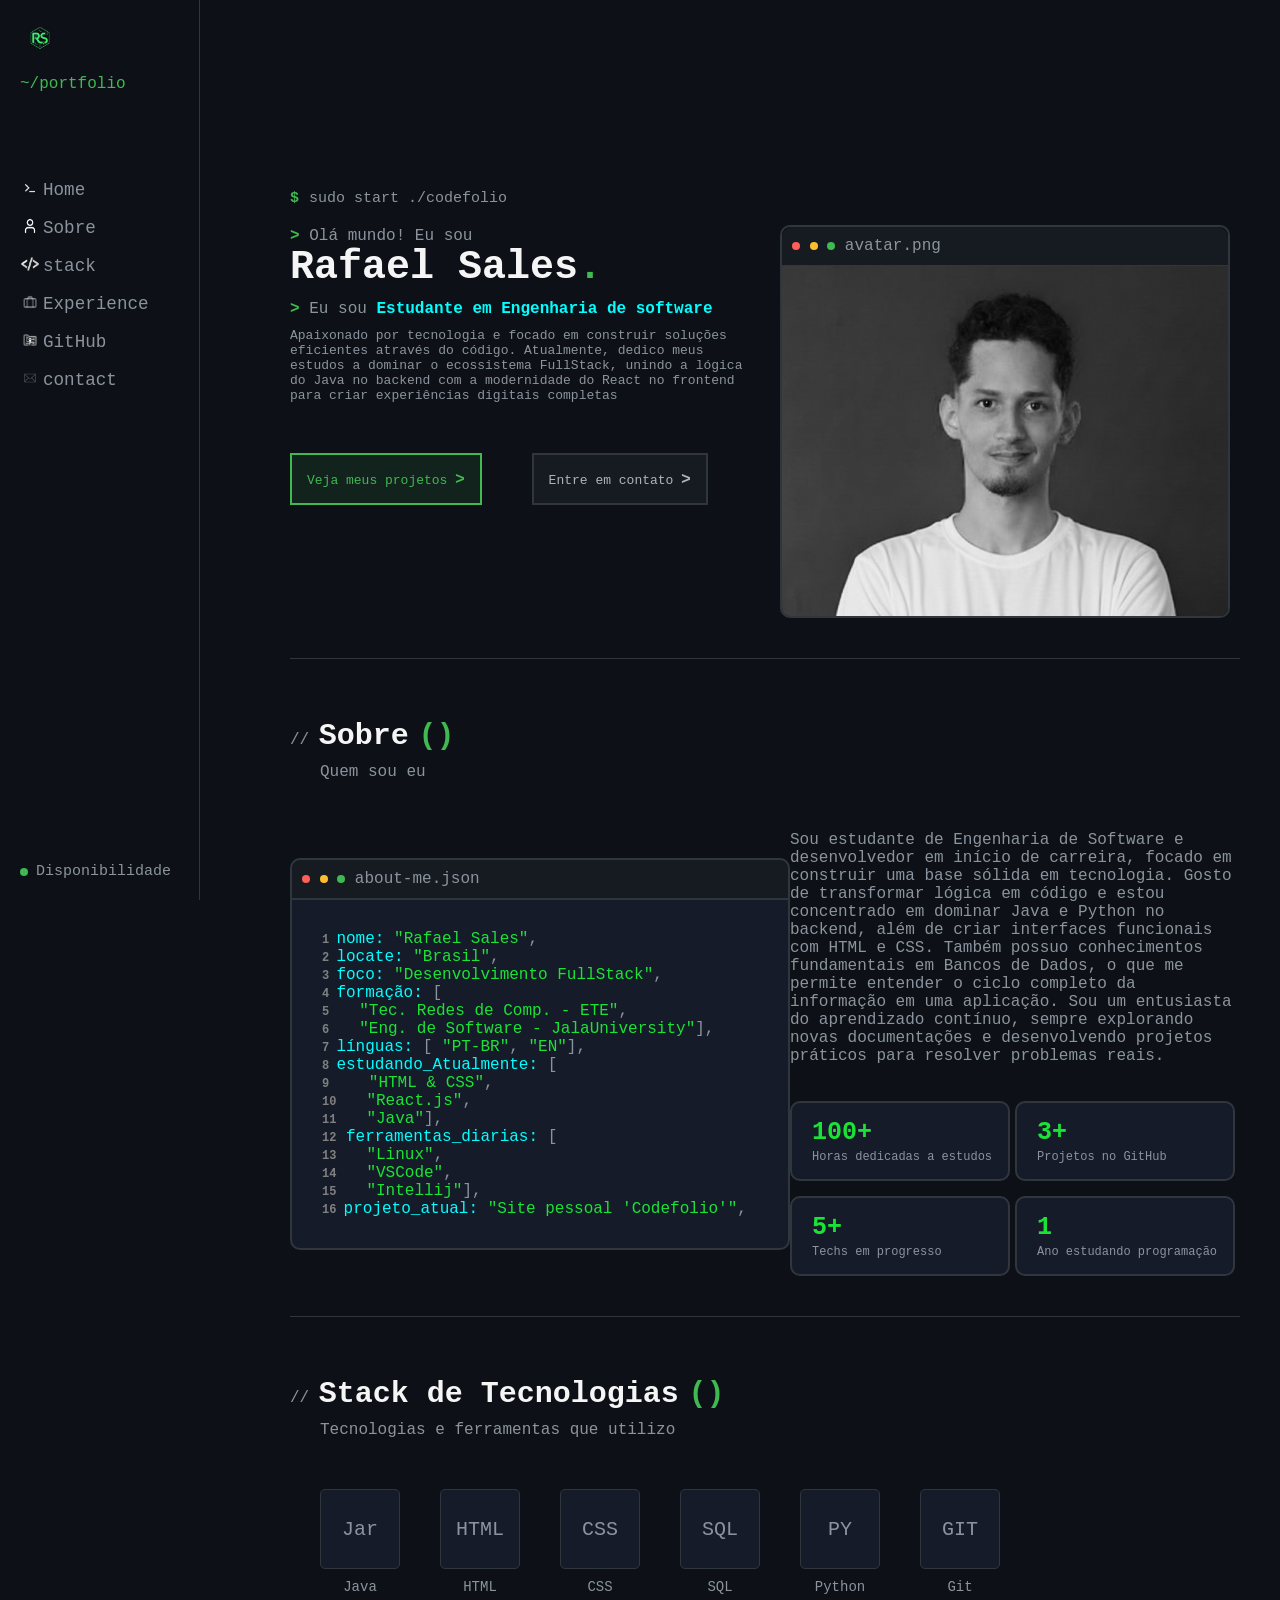
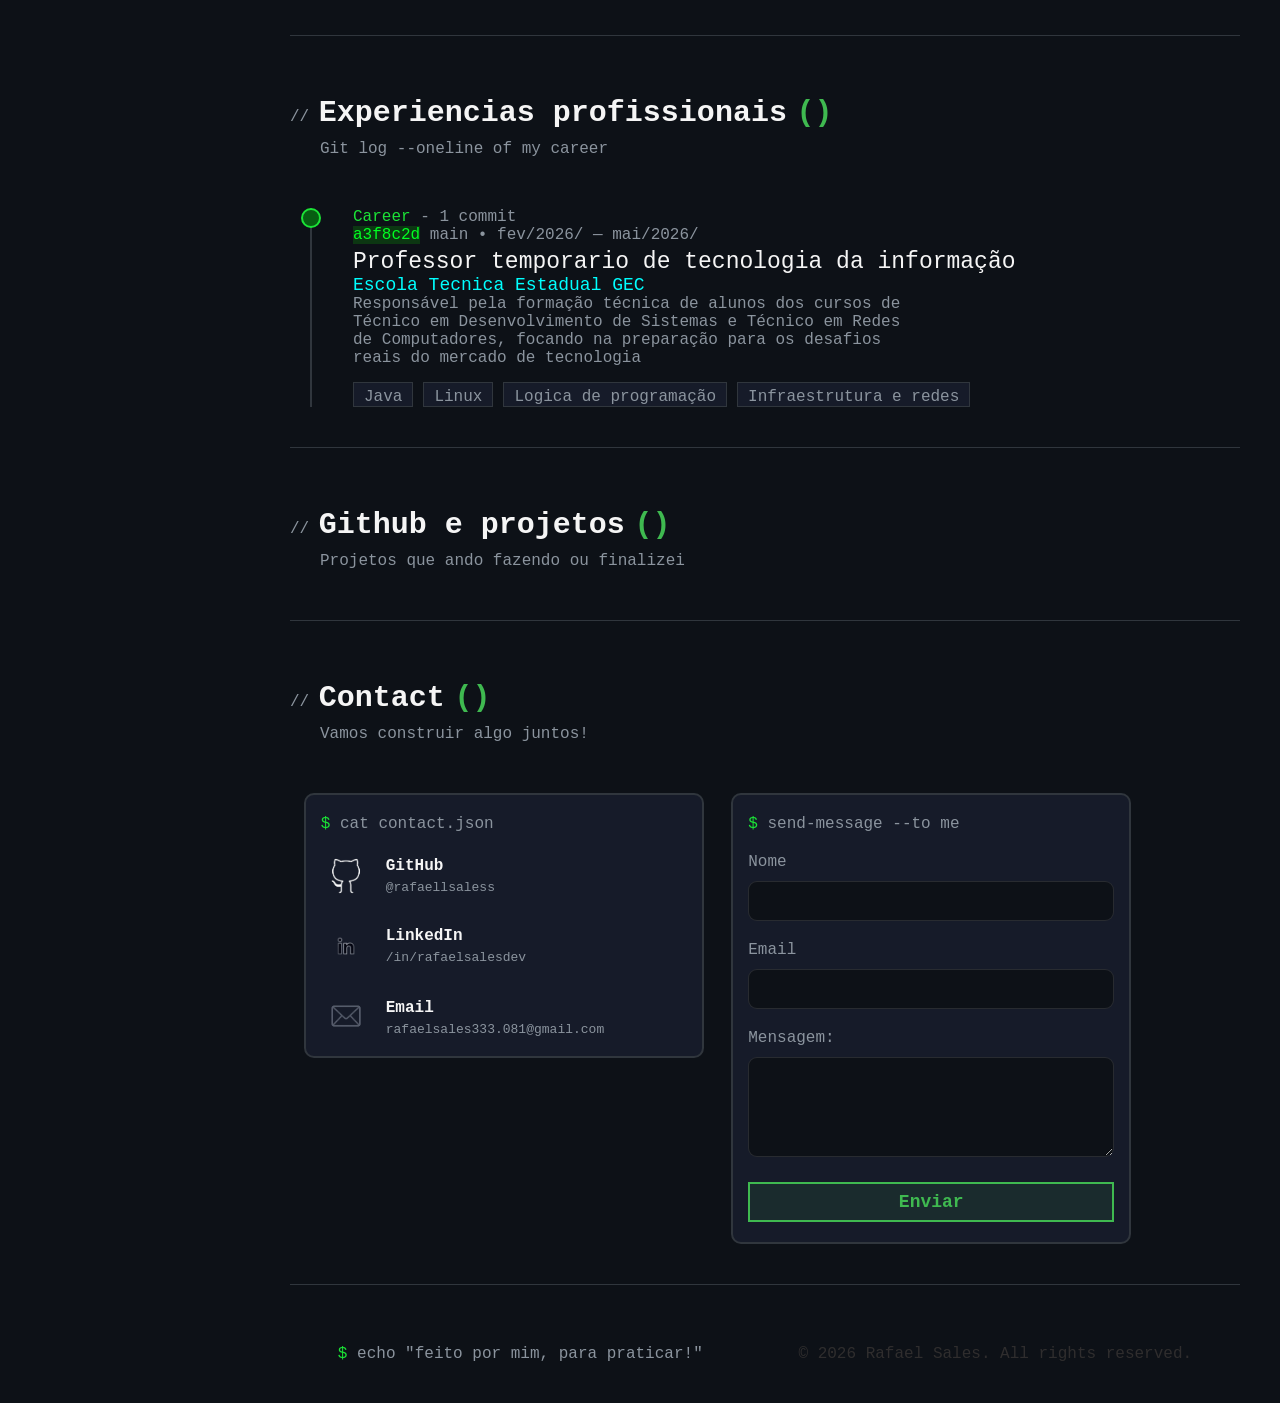
==== commit ce0958a7: "Responsividade completa" ====
--- a/index.html
+++ b/index.html
@@ -382,6 +382,16 @@
 
         </section>
  
+        <hr>
+        <div class="finally-texts">
+            <div class="finally-text">
+                <span class="scc-text-green">$</span> echo  "feito por mim, para praticar!"
+            </div>
+
+            <div class="finally-text">
+                <span class="finally-text-black">© 2026 Rafael Sales. All rights reserved.</span> 
+            </div>
+        </div>
     </main>
 
 </body>
--- a/css/estilo.css
+++ b/css/estilo.css
@@ -39,16 +39,18 @@
    ========================================== */
 
 .home-container {
-    margin-top: 0px;
-    display: flex;
-    align-items: center;
-    flex-direction: column;
-    gap: 50px;
-    min-height: 80vh;
-}
+
+    margin-top: 150px;
+    display: flex;
+    justify-content: space-around;
+    gap: 10px;
+}
+
 @media (max-width: 768px) { 
     .home-container {
         flex-direction: column;
+        margin-top: 10px;
+        margin-left: 10px;
     }
 }
 
@@ -73,6 +75,7 @@
     flex: 1;
     display: flex;
     justify-content: center;
+    align-items: flex-start;
 }
 
 
@@ -153,7 +156,9 @@
 @media (max-width: 768px) { 
     .home-descricao {
         display: block;
-        width: 100%;
+        width: 85%;
+        margin: 0 auto;
+        text-align: center;
     }
 }
 
@@ -166,9 +171,9 @@
     display: flex;
 }
 @media (max-width: 768px) { 
-    .home-text-container .home-buttons-container{
-        flex-direction: column;
-        width: 100%;
+    .home-buttons-container{
+        width: 97%;
+        margin: 40 auto 0 auto;
     }
 } 
 
@@ -181,6 +186,12 @@
     font-family: monospace;
     text-decoration: none;
 }
+@media (max-width: 768px) {  
+    .github-btn {
+        width: 70%;
+    }
+}
+
 .github-btn:hover {
     background-color: rgba(2, 63, 10, 0.1);
     border-color: #22ff00;
@@ -202,6 +213,12 @@
     text-decoration: none;
 }
 
+@media (max-width: 768px) {  
+    .contact-btn {
+        width: 70%;
+    }
+}
+
 .contact-btn:hover {
     border-color: aqua;
     color: aqua;
@@ -214,18 +231,20 @@
     Foto home
    ===================== */
 .home-foto-container {
-    margin-top: 70px;   
+    margin-top: 35px;   
     border: 2px solid #30363d;
-    height: auto;
-    width: 400px;
+    height: fit-content;
+    width: 100%;
     border-radius: 10px;
     max-width: 450px; /* Evita que a foto fique gigante em telas grandes */
+    overflow: hidden;
+    display: block;
 
     
 }
 @media (max-width:796px ) {
     .home-foto-container {
-        width: 100%;
+        width: 85%;
     }
 }
 
@@ -238,9 +257,15 @@
 
 }
 
+.home-image {
+    height: fit-content;
+    display: block;
+}
+
 .home-image img {
     width: 100%;       /* Ocupa toda a largura da div */
-    height: 350px;     
+    height: auto;
+    max-height: 350px;     
     object-fit: cover; /* Corta o excesso e centraliza o rosto */
     display: block;
     object-position: top; /*Faz o corte priorizar o topo da imagem*/
@@ -308,7 +333,9 @@
 
 @media (max-width: 768px) { 
     .square-code-container {
-        width: 100%;
+        width: 85%;
+        margin: 0 auto;
+        margin-bottom: 40px;
     }
 }
 .square-code-titulo {
@@ -345,7 +372,8 @@
    ======================= */
 .abs {
     height: 80px;
-    width: 220px;
+    width: 100%;
+    max-width: 220px;
     background-color: #161b29;
     border: 2px solid #30363d;
     border-radius: 10px;
@@ -358,6 +386,38 @@
 
     transition: border-color 0.3s ease, box-shadow 0.3s ease, background-color 0.3s ease;
 }
+
+@media (max-width: 796px ) { 
+    .abs {
+        width: 90%;
+    }
+}
+
+
+.about-bonus-text {
+    max-width: 650px;
+    width: 100%;
+    align-items: center; 
+}
+
+@media (max-width: 796px ) {
+    .about-bonus-text {
+        margin: 0 auto 20px auto;
+        align-items: center;
+    }
+
+    .abs-text {
+        text-align: center;
+        display: block;
+        width: 100%;
+    }
+}
+@media (max-width: 796px ) {
+    .abs-content {
+        width: 90%;
+    }
+}
+
 
 .abs-text-green {
     font-size: 25px;
@@ -366,7 +426,8 @@
     color: #1be336;
 }
 .abs-text-grey {
-    font-size: 12px
+    font-size: 12px;
+    overflow-wrap: break-word;
 }
 
 .abs:hover {
@@ -378,16 +439,16 @@
 
 .about-container {
     display: flex;
-    align-items: flex-start;
-    justify-content: space-between;
-    gap: 10px;
-    
+    align-items: center;
+    justify-content: space-around;    
 
 }
 
 @media (max-width: 796px ) {
     .about-container {
         display: block;
+        align-items: center;
+        
     }
 }
 
@@ -395,15 +456,26 @@
     flex: 1;
     max-width: 50%;
 }
+
+@media (max-width: 796px ) {
+    .about-bonus {
+        margin: 0 auto;    
+        max-width: 100%;
+    }
+}
+
+
 .about-bonus-squares {
     display: grid;
     grid-template-columns: repeat(2,1fr);
-    gap: 15px;
+    column-gap: 0px;   /* Diminui a distância na LARGURA (horizontal) */
+    row-gap: 15px;      /* Aumenta a distancia na ALTURA (vertical) */
 }
 
 @media (max-width: 796px ) {
     .about-bonus-squares {
-        grid-template-columns: repeat(1, 1fr);
+        column-gap: 0px;   /* Diminui a distância na LARGURA (horizontal) */
+        row-gap: 15px;      /* Aumenta a distancia na ALTURA (vertical) */
     }
 }
 
@@ -623,13 +695,15 @@
 .contact-container {
     display: flex;
     justify-content: space-around;
-    gap: 30px;
+    width: 90%;
 }
 
 
 @media (max-width: 796px ) {
     .contact-container {
+        margin: 0 auto 25px auto;
         flex-direction: column;
+        gap: 35px;
     }
  }
 
@@ -645,7 +719,8 @@
 
 @media (max-width: 796px ) { 
     .contact-options-square {
-        width: 100%;
+        margin: 0 auto;
+        width: 85%;
     }
 }
 
@@ -673,7 +748,8 @@
 }
 @media (max-width: 796px ) { 
     .contact-options-square-sendmessage {
-        width: 100%;
+        width: 85%;
+        margin: 0 auto 25px auto;
     }
 }
 
@@ -705,7 +781,7 @@
 .send-message-container {
     display: flex;
     flex-direction: column;
-    gap: 20px
+    gap: 20px;
 }
 .send-mensagem label{
   display: block;  
@@ -747,6 +823,20 @@
 
 }
 
-/* ==========================================
-   RESPONSIVIDADE
-   ========================================== */+.finally-texts {
+    display: flex;
+    justify-content: space-around;
+}
+.finally-text-black {
+    color: rgba(50, 47, 47, 0.948);
+}
+
+@media (max-width: 796px ) {
+    .finally-texts {
+        flex-direction: column;
+    }
+    .finally-text {
+        margin: 0 auto;
+        margin-bottom: px;
+    }
+}
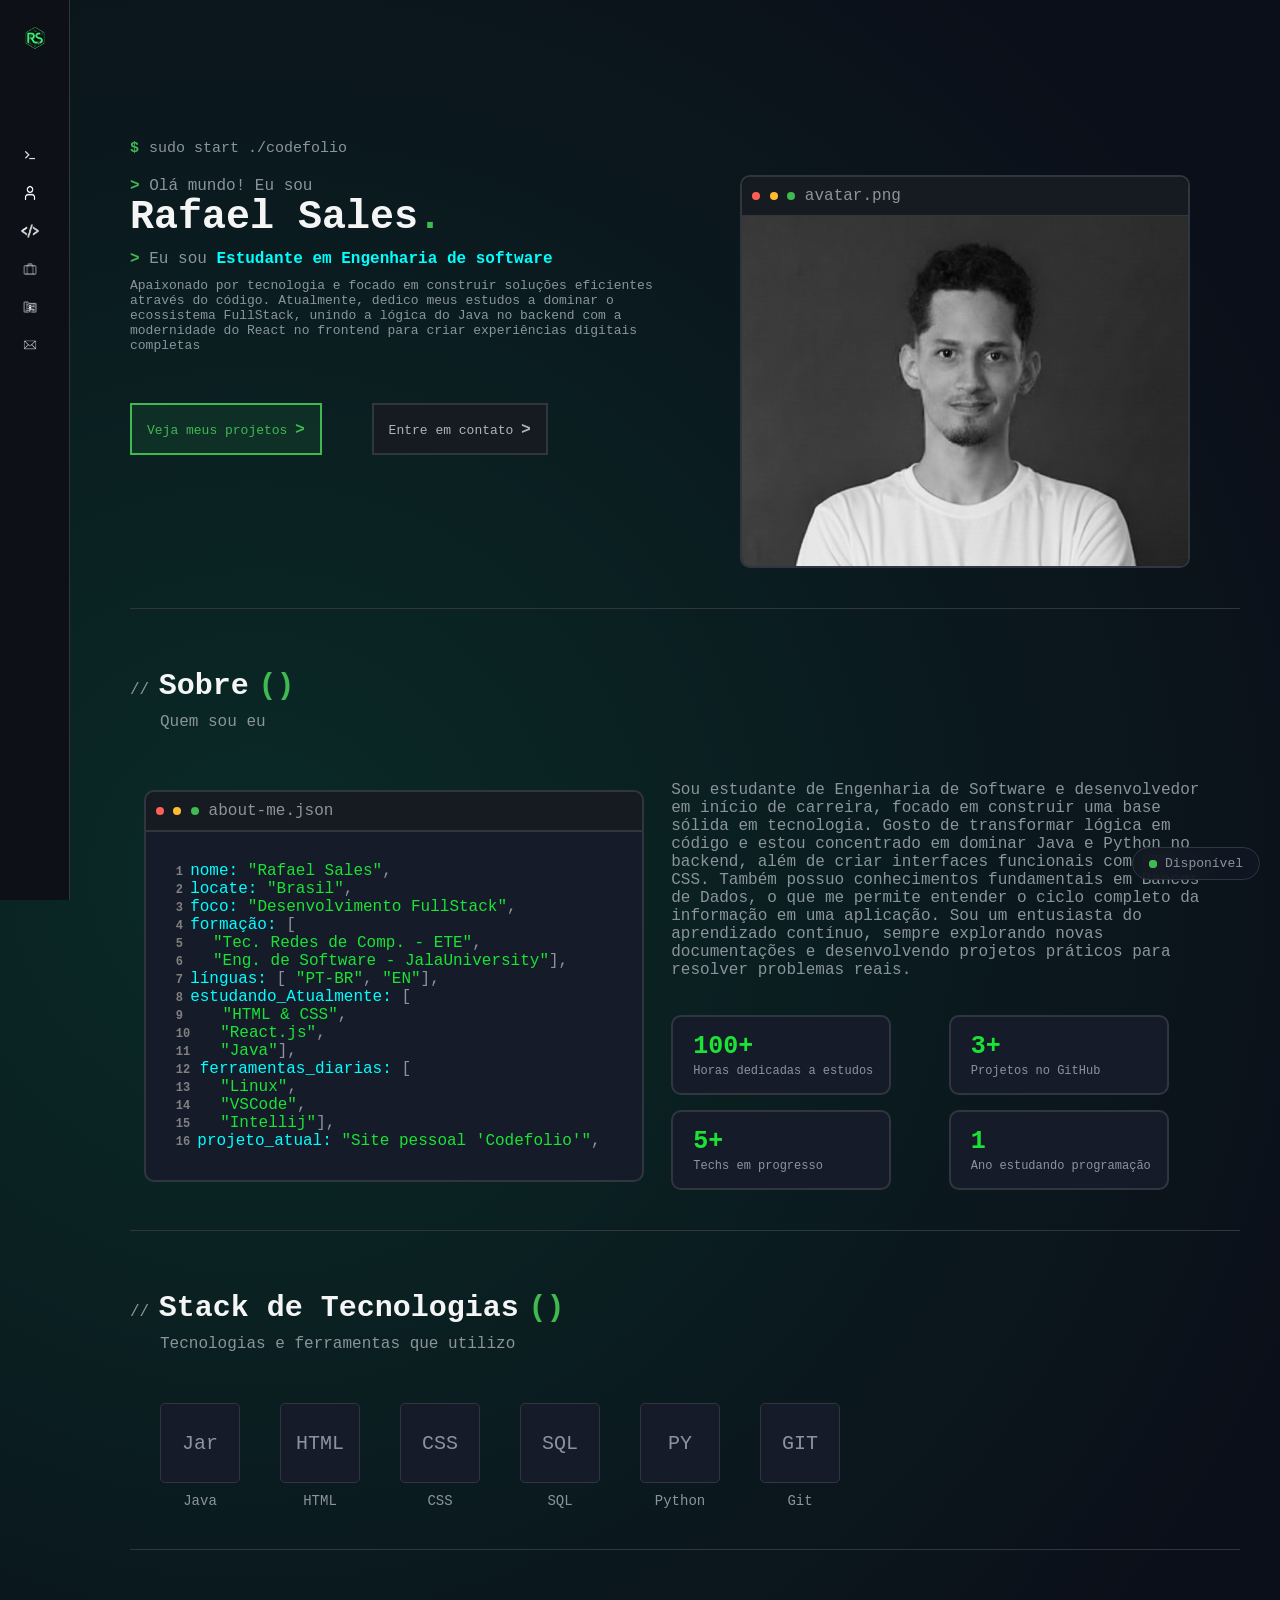
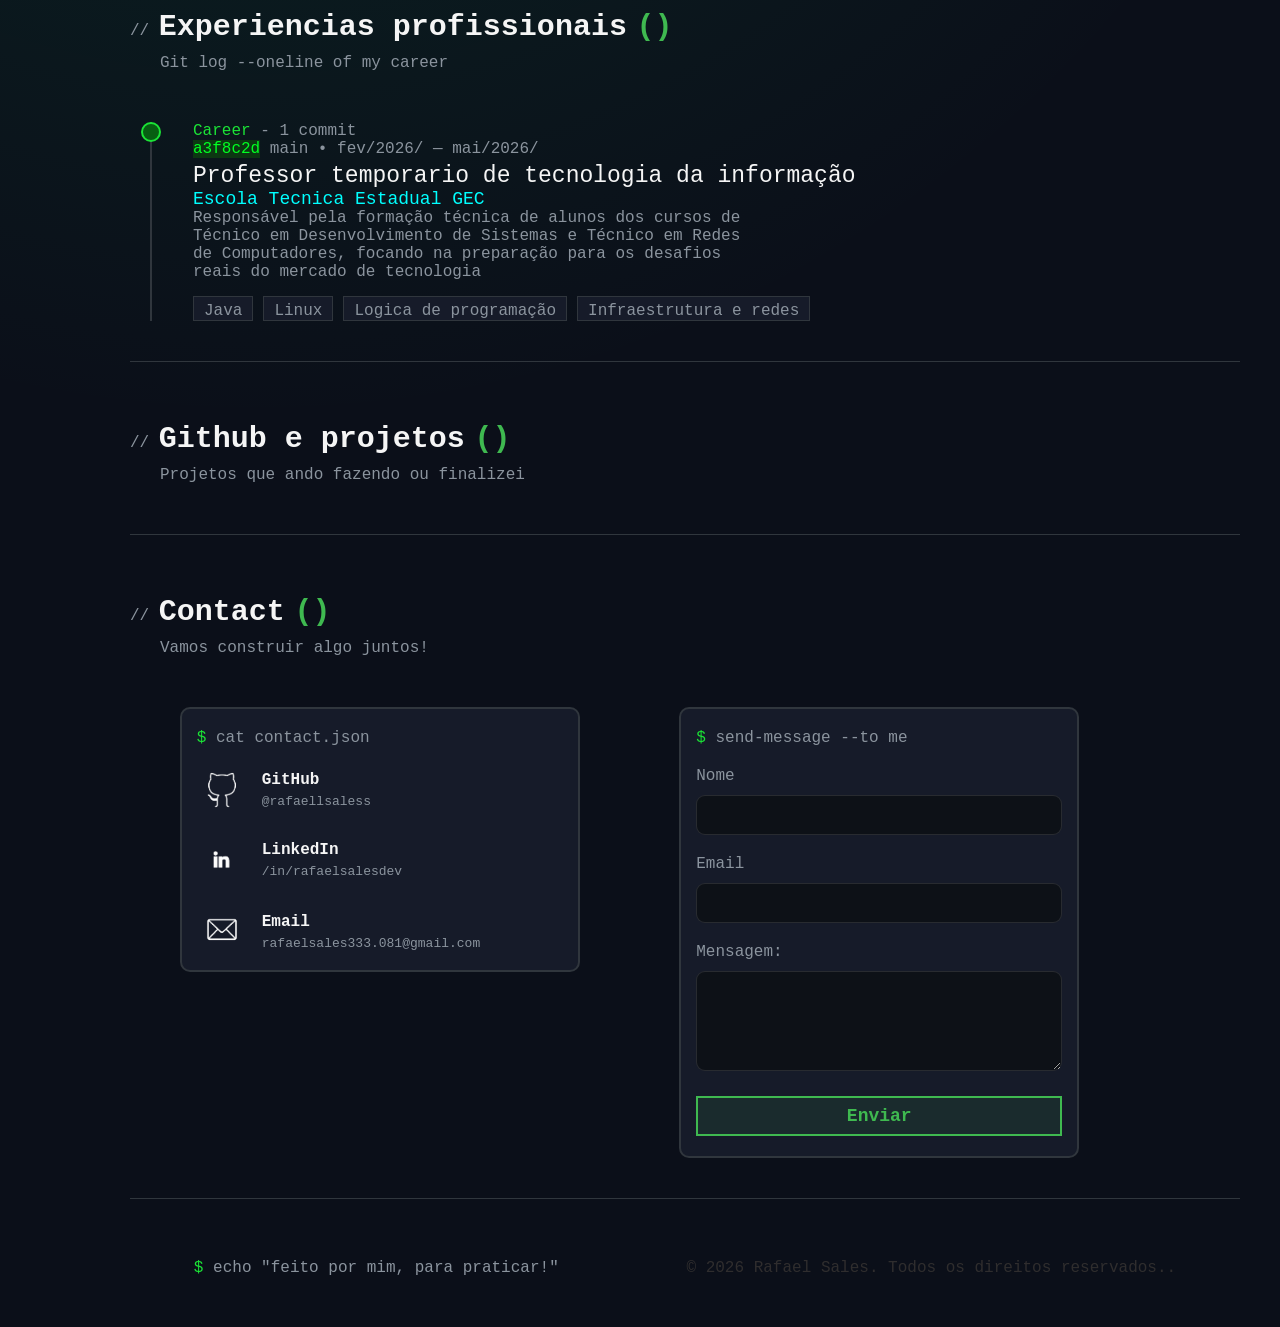
==== commit f5965b2d: "Novas animações, novo fundo, redução sidebar" ====
--- a/index.html
+++ b/index.html
@@ -14,22 +14,23 @@
     <nav class="sidebar">
         <div class="sidebar-head">
             <img src="imagem/logo.png" alt="logo" class="logo">
-            <p class="path">~/portfolio</p>
         </div>
         
         <ul class="navbar-itens">
-            <li><a href="#home"><span class="icon"><img src="imagem/home-simbol.png" alt=""></span class="nav-text"> Home</a></li>
-            <li><a href="#about"><span class="icon"><img src="imagem/about-simbol.png" alt=""></span class="nav-text"> Sobre</a></li>
-            <li><a href="#stack"><span class="icon"><img src="imagem/tecnologias-simbol.png" alt=""></span class="nav-text"> stack</a></li>
-            <li><a href="#experience"><span class="icon"><img src="imagem/experience-simbol.png" alt=""></span class="nav-text"> Experience</a></li>
-            <li><a href="#github"><span class="icon"><img src="imagem/projects-simbol.png" alt=""></span class="nav-text"> GitHub</a></li>  
-            <li><a href="#contact"><span class="icon"> <img src="imagem/email-logo.png" alt=""></span class="nav-text"> contact</a></li>
+            <li><a href="#home"><span class="icon"><img src="imagem/home-simbol.png" alt=""></span class="nav-text"> </a></li>
+            <li><a href="#about"><span class="icon"><img src="imagem/about-simbol.png" alt=""></span class="nav-text"> </a></li>
+            <li><a href="#stack"><span class="icon"><img src="imagem/tecnologias-simbol.png" alt=""></span class="nav-text"> </a></li>
+            <li><a href="#experience"><span class="icon"><img src="imagem/experience-simbol.png" alt=""></span class="nav-text"> </a></li>
+            <li><a href="#github"><span class="icon"><img src="imagem/projects-simbol.png" alt=""></span class="nav-text"> </a></li>  
+            <li><a href="#contact"><span class="icon"> <img src="imagem/email-logo.png" alt=""></span class="nav-text"></a></li>
         </ul>
 
-        <div class="status">
-            <span class="status-simbolo"></span> Disponibilidade
+    </nav>
+
+        <div class="status-badge">
+            <span class="ping-dot"></span>
+            Disponível
         </div>
-    </nav>
 
     <!-- Conteudo -->
      
@@ -387,9 +388,8 @@
             <div class="finally-text">
                 <span class="scc-text-green">$</span> echo  "feito por mim, para praticar!"
             </div>
-
             <div class="finally-text">
-                <span class="finally-text-black">© 2026 Rafael Sales. All rights reserved.</span> 
+                <span class="finally-text-black">© 2026 Rafael Sales. Todos os direitos reservados..</span> 
             </div>
         </div>
     </main>
--- a/css/estilo.css
+++ b/css/estilo.css
@@ -5,6 +5,9 @@
     font-family: 'Courier New', Courier, monospace;
 }
 
+html {
+    scroll-behavior: smooth;
+}
 
 hr{
     border: 0;
@@ -14,15 +17,23 @@
 }
 
 body {
-    background-color: #0d1117;
+    background-color: #0b0f19;
     color: #8b949e;
     display: flex;
+
+    background-image: radial-gradient(
+    circle at 20% 30%, /* Posição do brilho (X e Y) */
+    rgba(0, 200, 115, 0.15) 0%, /* Verde bem transparente no centro */
+    transparent 50% /* Dispersão até sumir */
+  );
+  background-repeat: no-repeat;
 }
 
 
 /* Espaço para o conteúdo não ficar embaixo da sidebar */
 .content {
-    margin-left: 250px;
+    margin-left: 90px;
+    margin-right: 0;
     padding: 40px;
     width: 100%;
 }
@@ -34,13 +45,60 @@
     }
 
 }
+
+/* ==========================================
+   Disponivel dot
+   ========================================== */
+
+    .status-badge {
+        position: fixed;
+        bottom: 20px; 
+        right: 20px;  
+        display: flex;
+        align-items: center;
+        gap: 8px;
+        background-color: rgba(18, 24, 36, 0.8); 
+        backdrop-filter: blur(8px); /* Efeito de vidro borrado */
+        padding: 8px 16px;
+        border: 1px solid #30363d;
+        border-radius: 20px;
+        color: #8b949e;
+        font-family: monospace;
+        font-size: 13px;
+        z-index: 9; 
+    }
+
+    /* O efeito do pontinho verde piscando */
+    .ping-dot {
+        width: 8px;
+        height: 8px;
+        background-color: #3fb950;
+        border-radius: 50%;
+        position: relative;
+    }
+
+    .ping-dot::after {
+        content: '';
+        position: absolute;
+        width: 100%;
+        height: 100%;
+        background-color: #3fb950;
+        border-radius: 50%;
+        animation: ping 1.5s cubic-bezier(0, 0, 0.2, 1) infinite;
+    }
+
+    @keyframes ping {
+        0% { transform: scale(1); opacity: 1; }
+        100% { transform: scale(2.5); opacity: 0; }
+    }
+
 /* ==========================================
    HOME SECTION
    ========================================== */
 
 .home-container {
 
-    margin-top: 150px;
+    margin-top: 100px;
     display: flex;
     justify-content: space-around;
     gap: 10px;
@@ -185,6 +243,9 @@
     background-color: rgba(63, 185, 80, 0.1);
     font-family: monospace;
     text-decoration: none;
+
+    transition: border-color 0.3s ease, box-shadow 0.3s ease, background-color 0.3s ease;
+
 }
 @media (max-width: 768px) {  
     .github-btn {
@@ -211,6 +272,9 @@
     background-color: #161b22;
     font-family: monospace;
     text-decoration: none;
+
+    transition: border-color 0.3s ease, box-shadow 0.3s ease, background-color 0.3s ease;
+    
 }
 
 @media (max-width: 768px) {  
@@ -240,8 +304,18 @@
     overflow: hidden;
     display: block;
 
+    transition: border-color 0.3s ease, box-shadow 0.3s ease, background-color 0.3s ease;
+
+
     
 }
+.home-foto-container:hover {
+    background-color: #1d2635;
+    border-color: #30363d;
+
+    box-shadow: 0 0 15px rgba(0, 255, 255, 0.4), inset 0 0 5px rgba(0, 255, 255, 0.2);
+}
+
 @media (max-width:796px ) {
     .home-foto-container {
         width: 85%;
@@ -272,10 +346,10 @@
 }
 
 
-
 .home-container:hover .home-image{
     filter: grayscale(0%); /* Volta a cor ao passar o mouse */
     transition: filter 1.0s ease; /* Suaviza a transição */
+    
 }
 
 .circle-color-green,
@@ -329,6 +403,16 @@
     width: 500px;
     border-radius: 10px;
     background-color: #161b29;
+
+    transition: border-color 0.3s ease, box-shadow 0.3s ease, background-color 0.3s ease;
+
+}
+
+.square-code-container:hover {
+    background-color: #1d2635;
+    border-color: #30363d;
+
+    box-shadow: 0 0 15px rgba(0, 255, 255, 0.4), inset 0 0 5px rgba(0, 255, 255, 0.2);
 }
 
 @media (max-width: 768px) { 
@@ -432,7 +516,7 @@
 
 .abs:hover {
     background-color: #1d2635;
-    border-color: aqua;
+    border-color: #30363d;
 
     box-shadow: 0 0 15px rgba(0, 255, 255, 0.4), inset 0 0 5px rgba(0, 255, 255, 0.2);
 }
@@ -699,6 +783,7 @@
 }
 
 
+
 @media (max-width: 796px ) {
     .contact-container {
         margin: 0 auto 25px auto;
@@ -715,6 +800,15 @@
     background-color: #161b29;
     border: 2px solid #30363d;
     border-radius: 10px;
+
+    transition: border-color 0.3s ease, box-shadow 0.3s ease, background-color 0.3s ease;
+
+}
+.contact-options-square:hover {
+    background-color: #1d2635;
+    border-color: #30363d;
+
+    box-shadow: 0 0 15px rgba(0, 255, 255, 0.4), inset 0 0 5px rgba(0, 255, 255, 0.2);
 }
 
 @media (max-width: 796px ) { 
@@ -745,6 +839,15 @@
     background-color: #161b29;
     border: 2px solid #30363d;
     border-radius: 10px;
+
+    transition: border-color 0.3s ease, box-shadow 0.3s ease, background-color 0.3s ease;
+
+}
+.contact-options-square-sendmessage:hover {
+    background-color: #1d2635;
+    border-color: #30363d;
+
+    box-shadow: 0 0 15px rgba(0, 255, 255, 0.4), inset 0 0 5px rgba(0, 255, 255, 0.2);
 }
 @media (max-width: 796px ) { 
     .contact-options-square-sendmessage {
@@ -826,6 +929,7 @@
 .finally-texts {
     display: flex;
     justify-content: space-around;
+    margin-bottom: 10px;
 }
 .finally-text-black {
     color: rgba(50, 47, 47, 0.948);
--- a/css/sidebar.css
+++ b/css/sidebar.css
@@ -2,23 +2,38 @@
 .logo {
     width: 40px;
     border-radius: 50%;
-    margin-bottom: 10px;
+    margin-bottom: 0px;
 }
 
 .sidebar {
-    width: 200px;
+    width: 70px;
     height: 100%;
     background-color: #0d1117;
     border-right: 1px solid #30363d;
+    border-bottom: 0;
+    border-left: 0;
+    border-top: 0;
     position: fixed;
     padding: 20px;
     display: flex;
     flex-direction: column;
+
+    transition: border-color 0.3s ease, box-shadow 0.3s ease, background-color 0.3s ease;
+
 }
 
+.sidebar:hover {
+
+    border-color: #30363d;
+
+    box-shadow: 0 0 15px rgba(0, 255, 255, 0.4), inset 0 0 5px rgba(0, 255, 255, 0.2);
+}
 .sidebar-head {
     margin-bottom: 70px;
     color: #3fb950;
+    display: flex;
+    justify-content: center;
+    align-items: center;
 }
 
 
@@ -43,9 +58,15 @@
     transition: 0.3s;
 }
 
+
 .icon {
     height: 23px;
     width: 23px;
+}
+.icon:hover {
+    background-color: #121824;
+    border-radius: 8px;
+    box-shadow: inset  0 50px 5px #3fb950;
 }
 
 
@@ -56,21 +77,6 @@
     
 }
 
-/* Status 'Available' no rodapé da sidebar */
-.status {
-    font-size: 15px;
-    display: flex;
-    align-items: center;
-}
-
-.status-simbolo {
-    height: 8px;
-    width: 8px;
-    border-radius: 50%;
-    background-color: #3fb950;
-    margin-right: 8px;
-    font-weight:bolder;
-}
 
 @media (max-width: 768px) {
     
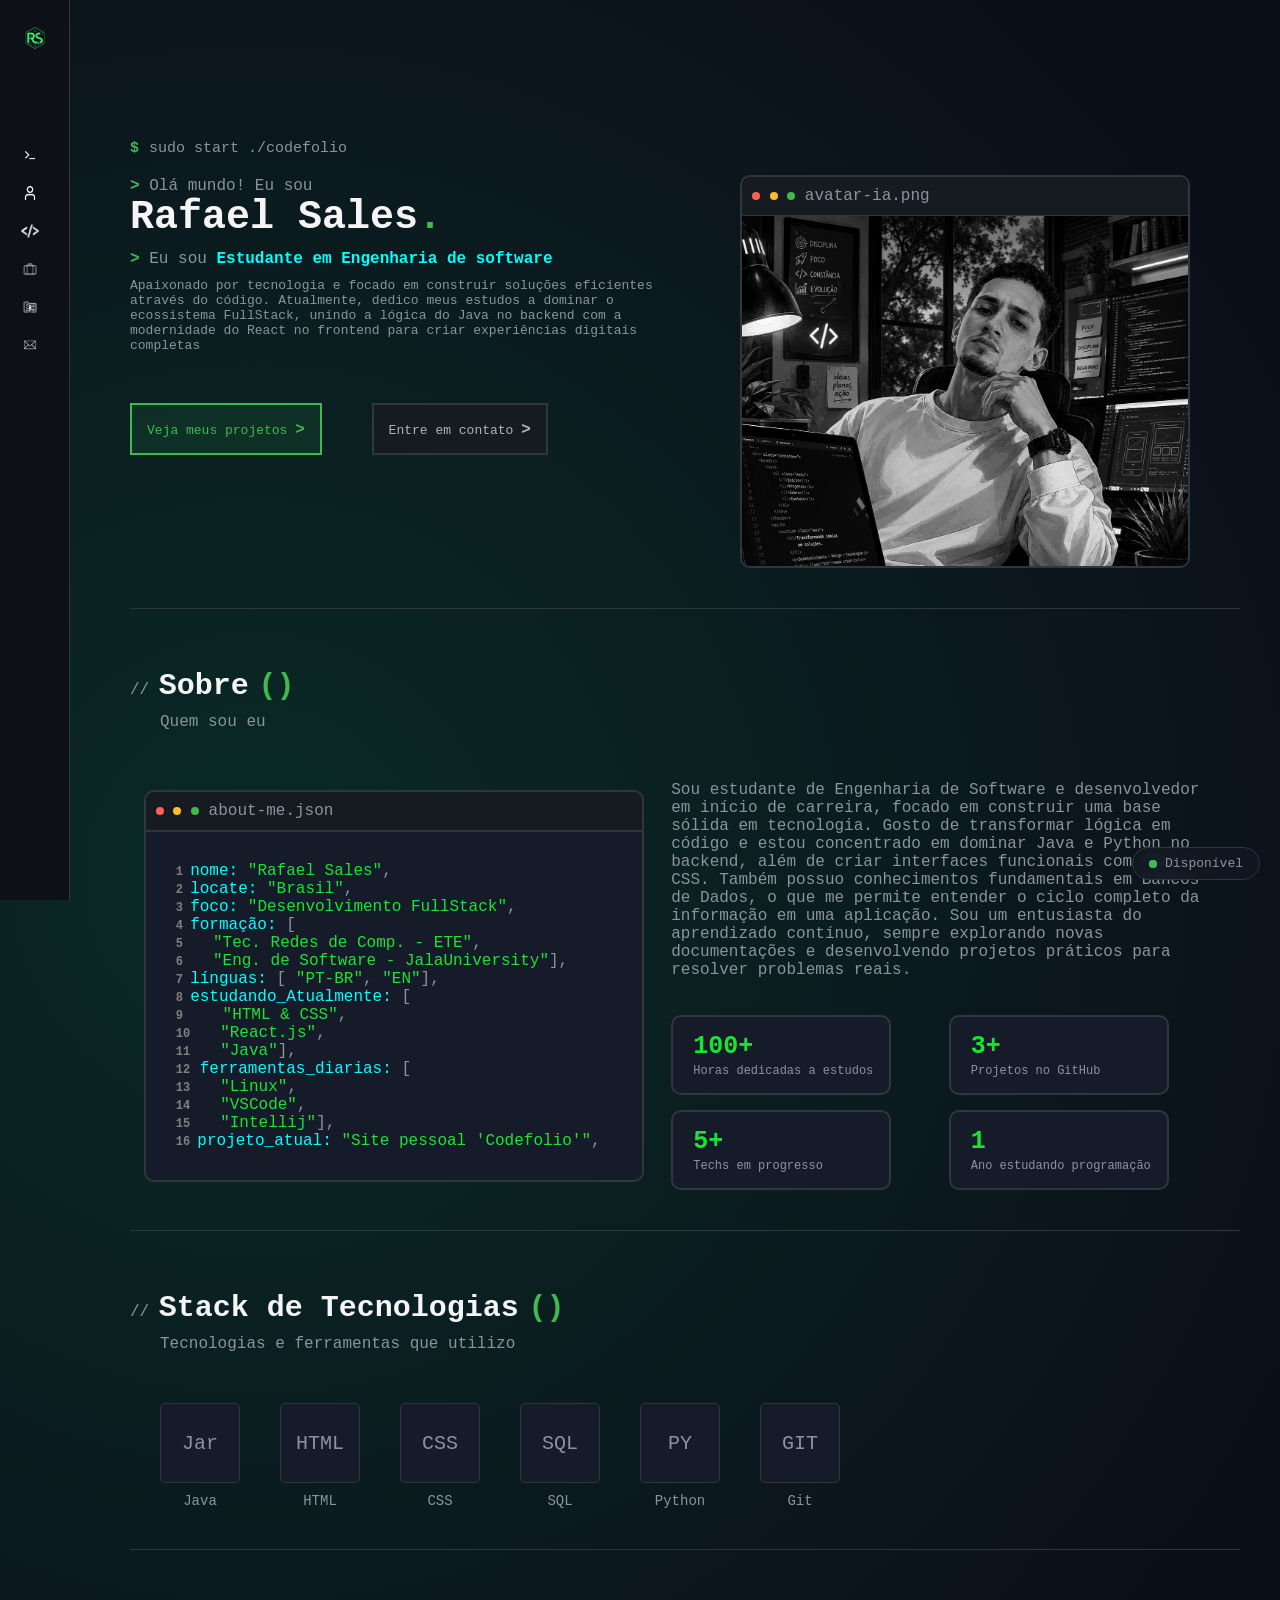
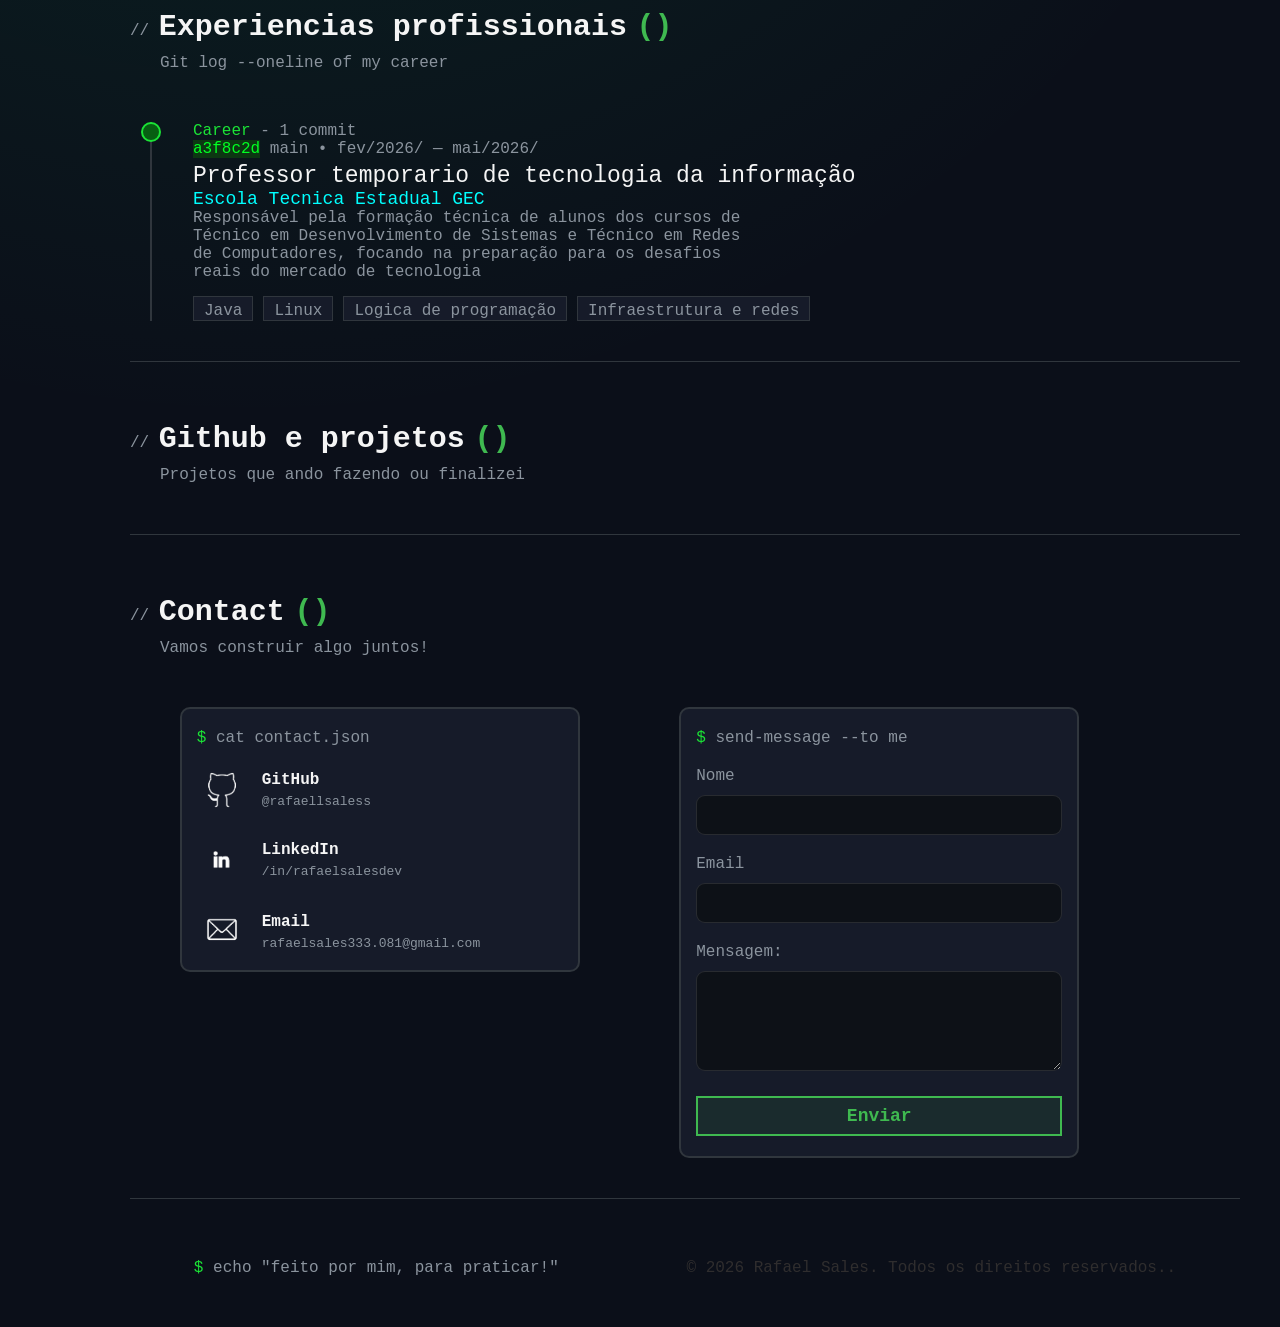
==== commit 69228cc8: "Nova imagem gerada com i.a" ====
--- a/index.html
+++ b/index.html
@@ -81,11 +81,11 @@
                 <div class="home-foto-column">
                     <div class="home-foto-container">
                         <div class="foto-titulo-container">
-                            <span class="circle-color-red"></span> <span class="circle-color-yellow"></span> <span class="circle-color-green"></span> avatar.png
+                            <span class="circle-color-red"></span> <span class="circle-color-yellow"></span> <span class="circle-color-green"></span> avatar-ia.png
                         </div>
 
                         <div class="home-image">
-                            <img src="imagem/camisa branca.png" class="imagem-home" name="foto-home" alt="Rafael Sales">
+                            <img src="imagem/ia-image.png" class="imagem-home" name="foto-home" alt="Rafael Sales">
                         </div>
                     </div>
                 </div>
--- a/css/estilo.css
+++ b/css/estilo.css
@@ -280,6 +280,7 @@
 @media (max-width: 768px) {  
     .contact-btn {
         width: 70%;
+
     }
 }
 
@@ -319,6 +320,7 @@
 @media (max-width:796px ) {
     .home-foto-container {
         width: 85%;
+        box-shadow: 0 0 15px rgba(0, 255, 255, 0.4), inset 0 0 5px rgba(0, 255, 255, 0.2);
     }
 }
 
@@ -420,6 +422,7 @@
         width: 85%;
         margin: 0 auto;
         margin-bottom: 40px;
+        box-shadow: 0 0 15px rgba(0, 255, 255, 0.4), inset 0 0 5px rgba(0, 255, 255, 0.2);
     }
 }
 .square-code-titulo {
@@ -815,6 +818,7 @@
     .contact-options-square {
         margin: 0 auto;
         width: 85%;
+        box-shadow: 0 0 15px rgba(0, 255, 255, 0.4), inset 0 0 5px rgba(0, 255, 255, 0.2);
     }
 }
 
@@ -853,6 +857,7 @@
     .contact-options-square-sendmessage {
         width: 85%;
         margin: 0 auto 25px auto;
+        box-shadow: 0 0 15px rgba(0, 255, 255, 0.4), inset 0 0 5px rgba(0, 255, 255, 0.2);
     }
 }
 
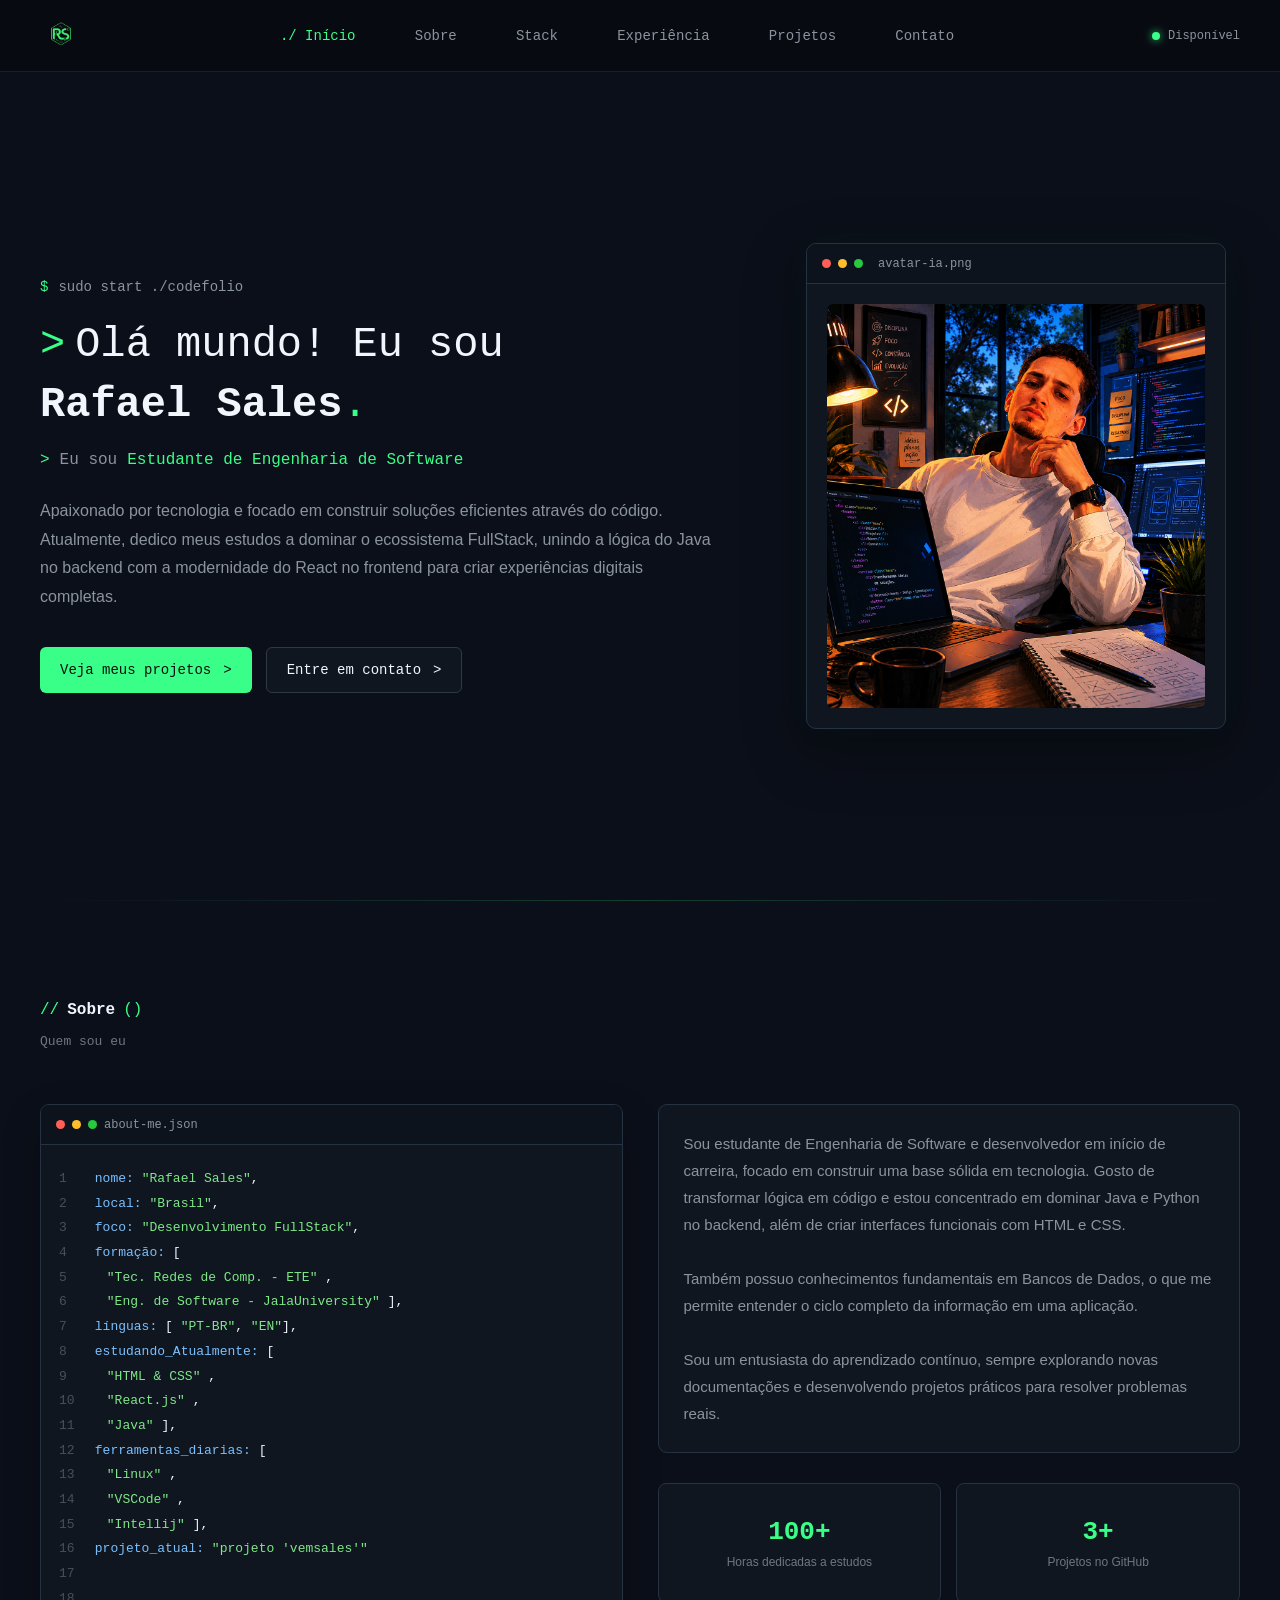
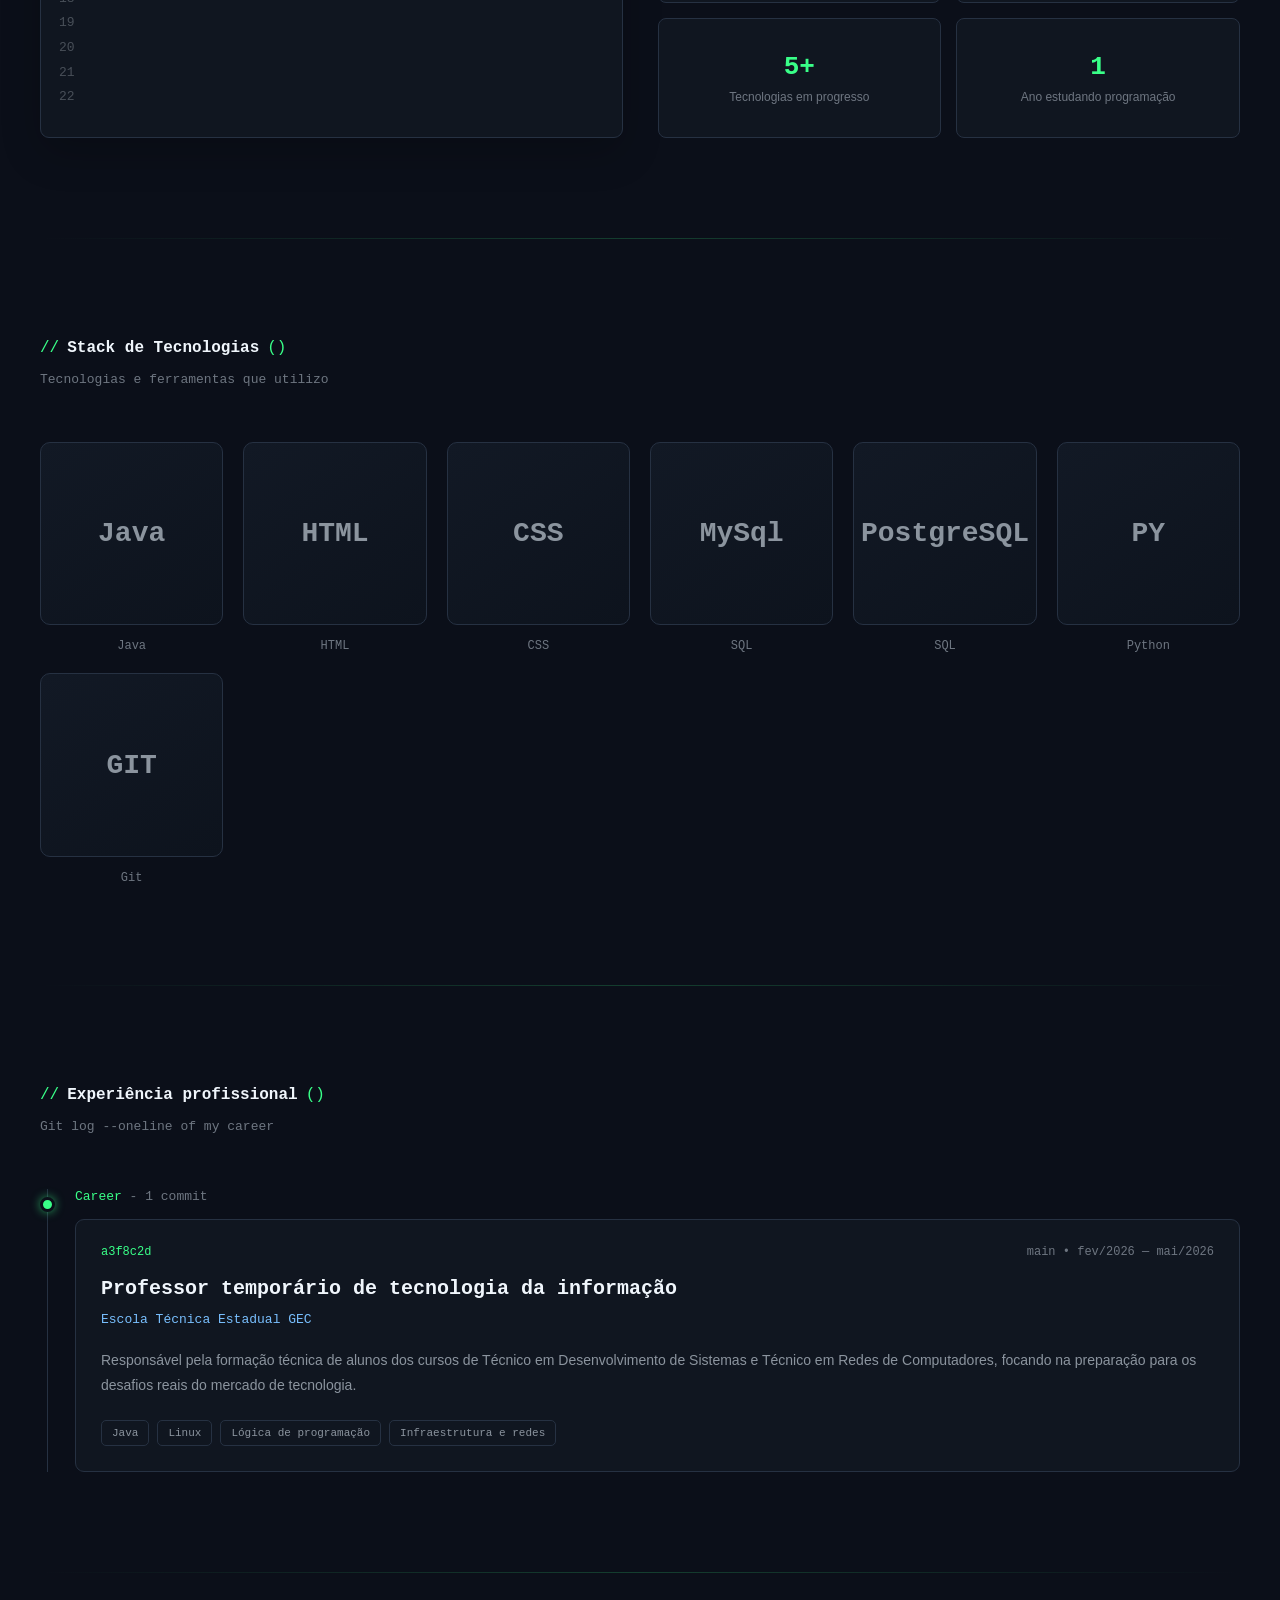
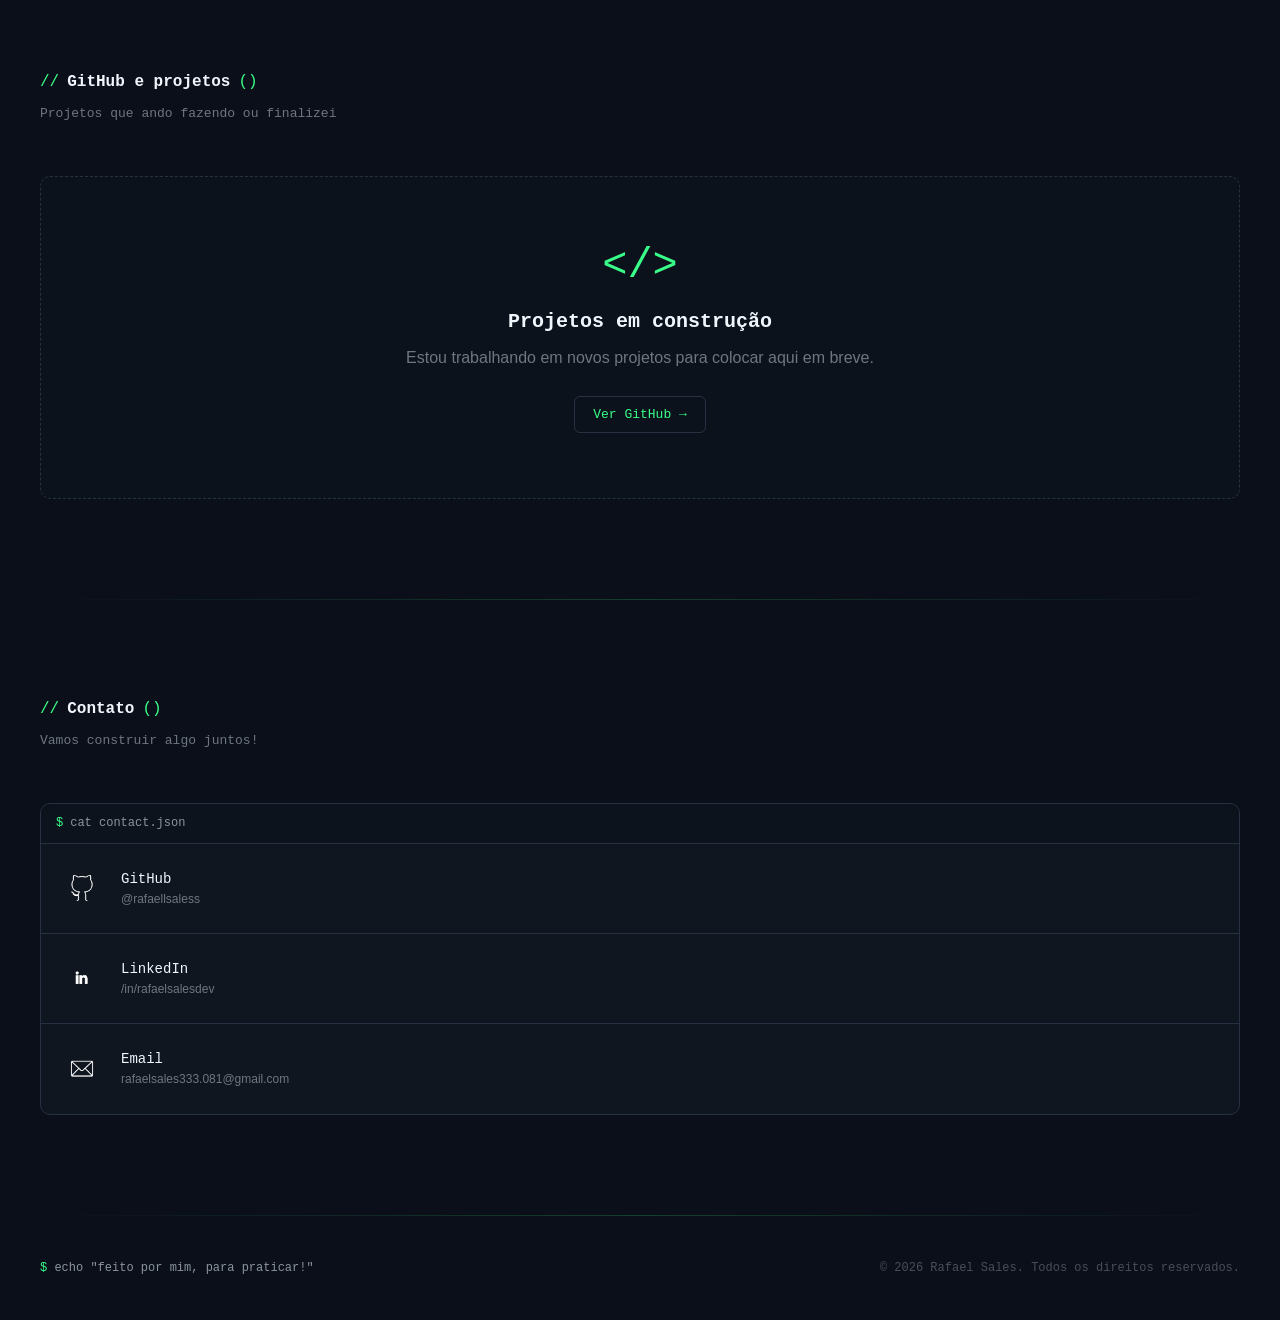
==== commit 31422a6d: "repagrepaginação completa" ====
--- a/index.html
+++ b/index.html
@@ -1,398 +1,845 @@
 <!DOCTYPE html>
-<html lang="en">
+
+<html lang="pt-BR">
+
 <head>
     <meta charset="UTF-8">
     <meta name="viewport" content="width=device-width, initial-scale=1.0">
-    <title>Portifolio RafaelSales</title>
-    <link rel="icon" type="image/png" href="../imagem/logo.png">
-    <link rel="stylesheet" href="css/estilo.css">
-    <link rel="stylesheet" href="css/sidebar.css">
+
+
+<title>Portfólio | Rafael Sales</title>
+
+<link rel="icon" type="image/png" href="imagem/logo.png">
+<link rel="stylesheet" href="css/estilo.css">
+
+
 </head>
+
 <body>
 
-    <!-- SideBar inicial -->
-    <nav class="sidebar">
-        <div class="sidebar-head">
-            <img src="imagem/logo.png" alt="logo" class="logo">
-        </div>
-        
-        <ul class="navbar-itens">
-            <li><a href="#home"><span class="icon"><img src="imagem/home-simbol.png" alt=""></span class="nav-text"> </a></li>
-            <li><a href="#about"><span class="icon"><img src="imagem/about-simbol.png" alt=""></span class="nav-text"> </a></li>
-            <li><a href="#stack"><span class="icon"><img src="imagem/tecnologias-simbol.png" alt=""></span class="nav-text"> </a></li>
-            <li><a href="#experience"><span class="icon"><img src="imagem/experience-simbol.png" alt=""></span class="nav-text"> </a></li>
-            <li><a href="#github"><span class="icon"><img src="imagem/projects-simbol.png" alt=""></span class="nav-text"> </a></li>  
-            <li><a href="#contact"><span class="icon"> <img src="imagem/email-logo.png" alt=""></span class="nav-text"></a></li>
-        </ul>
-
-    </nav>
-
-        <div class="status-badge">
+<!-- =========================
+     NAVBAR
+========================== -->
+<header class="navbar">
+
+    <div class="navbar-container">
+
+        <a href="#home" class="navbar-logo">
+            <img src="imagem/logo.png" alt="Rafael Sales">
+        </a>
+
+        <nav class="navbar-links">
+
+            <a href="#home" class="navbar-link active">
+                Início
+            </a>
+
+            <a href="#about" class="navbar-link">
+                Sobre
+            </a>
+
+            <a href="#stack" class="navbar-link">
+                Stack
+            </a>
+
+            <a href="#experience" class="navbar-link">
+                Experiência
+            </a>
+
+            <a href="#github" class="navbar-link">
+                Projetos
+            </a>
+
+            <a href="#contact" class="navbar-link">
+                Contato
+            </a>
+
+        </nav>
+
+        <div class="navbar-status">
             <span class="ping-dot"></span>
             Disponível
         </div>
 
-    <!-- Conteudo -->
-     
-    <main class="content">
-
-        <section class="home" id="home">
-
-            <div class="home-container">
-
-                <div class="home-text-container">
-                    <div class="intro">
-                        <span class="intro-simbolo">$ </span> 
-                        <span class="intro-text">sudo start ./codefolio
-                        </span>
-                    </div>
-
-                    <div class="i-am">
-                        <span class="maiorque-simbol">></span>
-                        <span>Olá mundo! Eu sou</span> 
-                        <div class="name-container">
-                            <span class="name">Rafael Sales</span><span class="name-dot">.</span>
+    </div>
+
+</header>
+
+
+<!-- =========================
+     CONTEÚDO
+========================== -->
+
+<main class="content">
+
+
+    <!-- =========================
+         HOME
+    ========================== -->
+
+    <section class="home" id="home">
+
+        <div class="home-container">
+
+            <div class="home-text-container">
+
+                <div class="intro">
+                    <span class="intro-simbolo">$</span>
+                    <span class="intro-text">
+                        sudo start ./codefolio
+                    </span>
+                </div>
+
+
+                <div class="i-am">
+
+                    <span class="maiorque-simbol">&gt;</span>
+
+                    <span>Olá mundo! Eu sou</span>
+
+                    <div class="name-container">
+                        <span class="name">Rafael Sales</span><span class="name-dot">.</span>
+                    </div>
+
+                </div>
+
+
+                <div class="eusou-container">
+
+                    <span class="maiorque-simbol">&gt;</span>
+
+                    <span class="eusou-text">
+                        Eu sou
+                    </span>
+
+                    <span class="eusou-funcao">
+                        Estudante de Engenharia de Software
+                    </span>
+
+                </div>
+
+
+                <div class="home-descricao">
+
+                    Apaixonado por tecnologia e focado em construir soluções
+                    eficientes através do código. Atualmente, dedico meus estudos
+                    a dominar o ecossistema FullStack, unindo a lógica do Java no
+                    backend com a modernidade do React no frontend para criar
+                    experiências digitais completas.
+
+                </div>
+
+
+                <div class="home-buttons-container">
+
+                    <a href="#github" class="github-btn">
+                        Veja meus projetos
+                        <span class="arrow-btn">&gt;</span>
+                    </a>
+
+                    <a href="#contact" class="contact-btn">
+                        Entre em contato
+                        <span class="arrow-btn">&gt;</span>
+                    </a>
+
+                </div>
+
+            </div>
+
+
+            <!-- Avatar -->
+
+            <div class="home-foto-column">
+
+                <div class="home-foto-container">
+
+                    <div class="foto-titulo-container">
+
+                        <span class="circle-color-red"></span>
+                        <span class="circle-color-yellow"></span>
+                        <span class="circle-color-green"></span>
+
+                        <span class="foto-arquivo">
+                            avatar-ia.png
+                        </span>
+
+                    </div>
+
+
+                    <div class="home-image">
+
+                        <img
+                            src="imagem/ia-image.png"
+                            class="imagem-home"
+                            alt="Avatar de Rafael Sales"
+                        >
+
+                    </div>
+
+                </div>
+
+            </div>
+
+        </div>
+
+    </section>
+
+
+    <hr>
+
+
+    <!-- =========================
+         SOBRE
+    ========================== -->
+
+    <section class="about" id="about">
+
+        <div class="high-sections-container">
+
+            <span class="hsc-barras">//</span>
+            <span class="hsc-titulo">Sobre</span>
+            <span class="hsc-chaves">()</span>
+
+            <span class="hsc-desc">
+                Quem sou eu
+            </span>
+
+        </div>
+
+
+        <div class="about-container">
+
+
+            <div class="square-code-container">
+
+                <div class="square-code-titulo">
+
+                    <span class="circle-color-red"></span>
+                    <span class="circle-color-yellow"></span>
+                    <span class="circle-color-green"></span>
+
+                    about-me.json
+
+                </div>
+
+
+                <div class="square-code-content">
+
+                    <div class="scc-line">
+                        <span class="scc-numbers">1 </span>
+                        <span class="scc-text-cyan">nome:</span>
+                        <span class="scc-text-green">"Rafael Sales"</span>,
+                    </div>
+
+                    <div class="scc-line">
+                        <span class="scc-numbers">2 </span>
+                        <span class="scc-text-cyan">local:</span>
+                        <span class="scc-text-green">"Brasil"</span>,
+                    </div>
+
+                    <div class="scc-line">
+                        <span class="scc-numbers">3 </span>
+                        <span class="scc-text-cyan">foco:</span>
+                        <span class="scc-text-green">"Desenvolvimento FullStack"</span>,
+                    </div>
+
+                    <div class="scc-line">
+                        <span class="scc-numbers">4 </span>
+                        <span class="scc-text-cyan">formação:</span> [
+                    </div>
+
+                    <div class="scc-line">
+                        <span class="scc-numbers">5 </span>
+                        <span class="scc-text-green scc-indent">
+                            "Tec. Redes de Comp. - ETE"
+                        </span>,
+                    </div>
+
+                    <div class="scc-line">
+                        <span class="scc-numbers">6 </span>
+                        <span class="scc-text-green scc-indent">
+                            "Eng. de Software - JalaUniversity"
+                        </span>],
+                    </div>
+
+                    <div class="scc-line">
+                        <span class="scc-numbers">7 </span>
+                        <span class="scc-text-cyan">línguas:</span> [
+                        <span class="scc-text-green">"PT-BR"</span>,
+                        <span class="scc-text-green">"EN"</span>],
+                    </div>
+
+                    <div class="scc-line">
+                        <span class="scc-numbers">8 </span>
+                        <span class="scc-text-cyan">estudando_Atualmente:</span> [
+                    </div>
+
+                    <div class="scc-line">
+                        <span class="scc-numbers">9 </span>
+                        <span class="scc-text-green scc-indent">
+                            "HTML & CSS"
+                        </span>,
+                    </div>
+
+                    <div class="scc-line">
+                        <span class="scc-numbers">10 </span>
+                        <span class="scc-text-green scc-indent">
+                            "React.js"
+                        </span>,
+                    </div>
+
+                    <div class="scc-line">
+                        <span class="scc-numbers">11 </span>
+                        <span class="scc-text-green scc-indent">
+                            "Java"
+                        </span>],
+                    </div>
+
+                    <div class="scc-line">
+                        <span class="scc-numbers">12 </span>
+                        <span class="scc-text-cyan">ferramentas_diarias:</span> [
+                    </div>
+
+                    <div class="scc-line">
+                        <span class="scc-numbers">13 </span>
+                        <span class="scc-text-green scc-indent">
+                            "Linux"
+                        </span>,
+                    </div>
+
+                    <div class="scc-line">
+                        <span class="scc-numbers">14 </span>
+                        <span class="scc-text-green scc-indent">
+                            "VSCode"
+                        </span>,
+                    </div>
+
+                    <div class="scc-line">
+                        <span class="scc-numbers">15 </span>
+                        <span class="scc-text-green scc-indent">
+                            "Intellij"
+                        </span>],
+                    </div>
+
+                    <div class="scc-line">
+                        <span class="scc-numbers">16 </span>
+                        <span class="scc-text-cyan">projeto_atual:</span>
+                        <span class="scc-text-green">
+                            "projeto 'vemsales'"
+                        </span>
+                    </div>
+
+                    <div class="scc-line"> <span class="scc-numbers">17 </span> </div>
+                    <div class="scc-line"> <span class="scc-numbers">18 </span> </div>
+                    <div class="scc-line"> <span class="scc-numbers">19 </span> </div>
+                    <div class="scc-line"> <span class="scc-numbers">20 </span> </div>
+                    <div class="scc-line"> <span class="scc-numbers">21 </span> </div>
+                    <div class="scc-line"> <span class="scc-numbers">22 </span> </div>
+
+
+                </div>
+
+            </div>
+
+
+            <div class="about-bonus">
+
+                <div class="about-bonus-text">
+
+                    <span class="abs-text">
+
+                        Sou estudante de Engenharia de Software e desenvolvedor
+                        em início de carreira, focado em construir uma base sólida
+                        em tecnologia. Gosto de transformar lógica em código e
+                        estou concentrado em dominar Java e Python no backend,
+                        além de criar interfaces funcionais com HTML e CSS.
+
+                        <br><br>
+
+                        Também possuo conhecimentos fundamentais em Bancos de
+                        Dados, o que me permite entender o ciclo completo da
+                        informação em uma aplicação.
+
+                        <br><br>
+
+                        Sou um entusiasta do aprendizado contínuo, sempre explorando
+                        novas documentações e desenvolvendo projetos práticos para
+                        resolver problemas reais.
+
+                    </span>
+
+                </div>
+
+
+                <div class="about-bonus-squares">
+
+                    <div class="abs">
+                        <div class="abs-content">
+                            <span class="abs-text-green">100+</span>
+                            <span class="abs-text-grey">
+                                Horas dedicadas a estudos
+                            </span>
                         </div>
                     </div>
 
-                    <div class="eusou-container">
-                        <span class="maiorque-simbol">></span>
-                        <span class="eusou-text">Eu sou </span>
-                        <span class="eusou-funcao">Estudante em Engenharia de software</span>
-                    </div>
-
-                    <div class="home-descricao">Apaixonado por tecnologia e focado em construir soluções eficientes através do código. Atualmente, dedico meus estudos a dominar o ecossistema FullStack, unindo a lógica do Java no backend com a modernidade do React no frontend para criar experiências digitais completas</div>
-
-                    <div class="home-buttons-container">
-
-                        <!-- Botão principal veja meus projetos  -->
-                        <a href="#github" class="github-btn">
-                            Veja meus projetos <span class="arrow-btn">></span>
-                        </a>
-
-                        <!-- Botão secundario contato-->
-                        <a href="#contact" class="contact-btn">Entre em contato <span class="arrow-btn">></span>
-                        </a>
-
-                    </div>
-
-                </div>
-
-                <div class="home-foto-column">
-                    <div class="home-foto-container">
-                        <div class="foto-titulo-container">
-                            <span class="circle-color-red"></span> <span class="circle-color-yellow"></span> <span class="circle-color-green"></span> avatar-ia.png
+                    <div class="abs">
+                        <div class="abs-content">
+                            <span class="abs-text-green">3+</span>
+                            <span class="abs-text-grey">
+                                Projetos no GitHub
+                            </span>
                         </div>
-
-                        <div class="home-image">
-                            <img src="imagem/ia-image.png" class="imagem-home" name="foto-home" alt="Rafael Sales">
+                    </div>
+
+                    <div class="abs">
+                        <div class="abs-content">
+                            <span class="abs-text-green">5+</span>
+                            <span class="abs-text-grey">
+                                Tecnologias em progresso
+                            </span>
                         </div>
                     </div>
-                </div>
-            </div>
-        </section>
-
-        <hr>
-        <section class="about" id="about">
-
-                <div class="high-sections-container">
-                    <span class="hsc-barras">//</span> <span class="hsc-titulo">Sobre</span> <span class="hsc-chaves">()</span>
-                    <span class="hsc-desc">Quem sou eu</span>
-                </div>
-
-            <div class="about-container">
-
-                <div class="square-code-container">
-                    <div class="square-code-titulo">
-                        <span class="circle-color-red"></span> <span class="circle-color-yellow"></span> <span class="circle-color-green"></span> about-me.json
-                    </div>
-                    <div class="square-code-content">
-                        <div class="scc-line">
-                            <span class="scc-numbers">1 </span> 
-                            <span class="scc-text-cyan">nome:</span> 
-                            <span class="scc-text-green">"Rafael Sales"</span>, 
+
+                    <div class="abs">
+                        <div class="abs-content">
+                            <span class="abs-text-green">1</span>
+                            <span class="abs-text-grey">
+                                Ano estudando programação
+                            </span>
                         </div>
-                        <div class="scc-line">
-                            <span class="scc-numbers">2 </span> 
-                            <span class="scc-text-cyan">locate:</span> 
-                            <span class="scc-text-green">"Brasil"</span>, 
+                    </div>
+
+                </div>
+
+            </div>
+
+        </div>
+
+    </section>
+
+
+    <hr>
+
+
+    <!-- =========================
+         STACK
+    ========================== -->
+
+    <section class="stack" id="stack">
+
+        <div class="high-sections-container">
+
+            <span class="hsc-barras">//</span>
+            <span class="hsc-titulo">Stack de Tecnologias</span>
+            <span class="hsc-chaves">()</span>
+
+            <span class="hsc-desc">
+                Tecnologias e ferramentas que utilizo
+            </span>
+
+        </div>
+
+
+        <div class="stack-container">
+
+            <div class="square-container">
+
+                <div class="stack-square-base" data-tech="java">
+                    <span class="stack-square-text">Java</span>
+                </div>
+
+                <span class="square-text-down">Java</span>
+
+            </div>
+
+
+            <div class="square-container">
+
+                <div class="stack-square-base" data-tech="html">
+                    <span class="stack-square-text">HTML</span>
+                </div>
+
+                <span class="square-text-down">HTML</span>
+
+            </div>
+
+
+            <div class="square-container">
+
+                <div class="stack-square-base" data-tech="css">
+                    <span class="stack-square-text">CSS</span>
+                </div>
+
+                <span class="square-text-down">CSS</span>
+
+            </div>
+
+
+            <div class="square-container">
+
+                <div class="stack-square-base" data-tech="sql">
+                    <span class="stack-square-text">MySql</span>
+                </div>
+
+                <span class="square-text-down">SQL</span>
+
+            </div>
+
+            <div class="square-container">
+
+                <div class="stack-square-base" data-tech="sql2">
+                    <span class="stack-square-text">PostgreSQL</span>
+                </div>
+
+                <span class="square-text-down">SQL</span>
+
+            </div>
+
+
+            <div class="square-container">
+
+                <div class="stack-square-base" data-tech="python">
+                    <span class="stack-square-text">PY</span>
+                </div>
+
+                <span class="square-text-down">Python</span>
+
+            </div>
+
+
+            <div class="square-container">
+
+                <div class="stack-square-base" data-tech="git">
+                    <span class="stack-square-text">GIT</span>
+                </div>
+
+                <span class="square-text-down">Git</span>
+
+            </div>
+
+        </div>
+
+    </section>
+
+
+    <hr>
+
+
+    <!-- =========================
+         EXPERIÊNCIA
+    ========================== -->
+
+    <section class="experience" id="experience">
+
+        <div class="high-sections-container">
+
+            <span class="hsc-barras">//</span>
+            <span class="hsc-titulo">Experiência profissional</span>
+            <span class="hsc-chaves">()</span>
+
+            <span class="hsc-desc">
+                Git log --oneline of my career
+            </span>
+
+        </div>
+
+
+        <div class="experience-container">
+
+            <div class="experience-item">
+
+                <div class="timeline-dot"></div>
+
+                <div class="experience-commits">
+
+                    <span class="experience-commits-text-green">
+                        Career
+                    </span>
+
+                    - 1 commit
+
+                </div>
+
+
+                <div class="experience-desc-commit">
+
+                    <div class="experience-commit-deco">
+
+                        <span class="desc-commit-greencode">
+                            a3f8c2d
+                        </span>
+
+                        main • fev/2026 — mai/2026
+
+                    </div>
+
+
+                    <div class="experience-commit-title">
+                        Professor temporário de tecnologia da informação
+                    </div>
+
+
+                    <div class="experience-commit-local">
+
+                        <span class="experience-commit-local-text">
+                            Escola Técnica Estadual GEC
+                        </span>
+
+                    </div>
+
+
+                    <div class="experience-commit-desc">
+
+                        Responsável pela formação técnica de alunos dos cursos
+                        de Técnico em Desenvolvimento de Sistemas e Técnico
+                        em Redes de Computadores, focando na preparação para
+                        os desafios reais do mercado de tecnologia.
+
+                    </div>
+
+
+                    <div class="experience-commmit-squares-container">
+
+                        <div class="experience-commit-squares">
+                            Java
                         </div>
-                        <div class="scc-line">
-                            <span class="scc-numbers">3 </span> 
-                            <span class="scc-text-cyan">foco:</span> 
-                            <span class="scc-text-green">"Desenvolvimento FullStack"</span>, 
+
+                        <div class="experience-commit-squares">
+                            Linux
                         </div>
-                        <div class="scc-line">
-                            <span class="scc-numbers">4 </span>
-                            <span class="scc-text-cyan">formação:</span> [ <br>
-                            <span class="scc-numbers">5</span><span class="scc-text-green" name="space">"Tec. Redes de Comp. - ETE"</span>, <br> 
-                            <span class="scc-numbers">6</span><span class="scc-text-green" name="space">"Eng. de Software - JalaUniversity"</span>],
+
+                        <div class="experience-commit-squares">
+                            Lógica de programação
                         </div>
-                        <div class="scc-line">
-                            <span class="scc-numbers">7 </span> 
-                            <span class="scc-text-cyan">línguas:</span> [
-                            <span class="scc-text-green">"PT-BR"</span>, 
-                            <span class="scc-text-green">"EN"</span>],
+
+                        <div class="experience-commit-squares">
+                            Infraestrutura e redes
                         </div>
-                        <div class="scc-line">
-                            <span class="scc-numbers">8 </span>
-                            <span class="scc-text-cyan">estudando_Atualmente:</span> [ <br>
-                            <span class="scc-numbers">9</span> <span class="scc-text-green" name="space">"HTML & CSS"</span>, <br> 
-                            <span class="scc-numbers">10</span><span class="scc-text-green" name="space">"React.js"</span>, <br>
-                            <span class="scc-numbers">11</span><span class="scc-text-green" name="space">"Java"</span>],
-                        </div>
-                        <div class="scc-line">
-                            <span class="scc-numbers">12</span>
-                            <span class="scc-text-cyan">ferramentas_diarias:</span> [ <br>
-                            <span class="scc-numbers">13</span><span class="scc-text-green" name="space">"Linux"</span>, <br> 
-                            <span class="scc-numbers">14</span><span class="scc-text-green" name="space">"VSCode"</span>, <br>
-                            <span class="scc-numbers">15</span><span class="scc-text-green" name="space">"Intellij"</span>],
-                        </div>
-                        <div class="scc-line">
-                            <span class="scc-numbers">16 </span> 
-                            <span class="scc-text-cyan">projeto_atual:</span> 
-                            <span class="scc-text-green">"Site pessoal 'Codefolio'"</span>, 
-                        </div>
-                    </div>
-                </div>
-                
-
-                <div class="about-bonus">
-                    <div class="about-bonus-text">
-                        <span class="abs-text"> Sou estudante de Engenharia de Software e desenvolvedor em início de carreira, 
-                                                focado em construir uma base sólida em tecnologia. Gosto de transformar lógica em código
-                                                e estou concentrado em dominar Java e Python no backend, além de criar interfaces funcionais com HTML e CSS. 
-                                                Também possuo conhecimentos fundamentais em Bancos de Dados, o que me permite entender o ciclo completo da 
-                                                informação em uma aplicação. Sou um entusiasta do aprendizado contínuo, sempre explorando novas documentações e 
-                                                desenvolvendo projetos práticos para resolver problemas reais.</span>
-                    </div>
-
-                    <br>
-                    <br>
-            
-                    <div class="about-bonus-squares">
-                        <div class="abs">
-                            <div class="abs-content">
-                                <span class="abs-text-green">100+</span>
-                                <span class="abs-text-grey">Horas dedicadas a estudos</span>
-                            </div>
-                        </div>
-
-                        <div class="abs">
-                            <div class="abs-content">
-                                <span class="abs-text-green">3+</span>
-                                <span class="abs-text-grey">Projetos no GitHub</span>
-                            </div>
-                        </div>
-                        <div class="abs">
-                            <div class="abs-content">
-                                <span class="abs-text-green">5+</span>
-                                <span class="abs-text-grey">Techs em progresso</span>
-                            </div>
-                        </div>
-                        <div class="abs">
-                            <div class="abs-content">
-                                <span class="abs-text-green">1</span>
-                                <span class="abs-text-grey">Ano estudando programação</span>
-                            </div>
-                        </div>
-
-                    </div>
-                </div>
-
-            </div>
-        </section>
-
-        <hr>
-        <section class="stack" id="stack">
-            <div class="high-sections-container">
-                <span class="hsc-barras">//</span> <span class="hsc-titulo">Stack de Tecnologias</span> <span class="hsc-chaves">()</span>
-                <span class="hsc-desc">Tecnologias e ferramentas que utilizo</span>
-            </div>
-            
-            <div class="stack-container">
-                <div class="square-container">
-                    <div class="stack-square-base" name="ssb-java">
-                        <span class="stack-square-text">Jar</span>
-                    </div>
-                    <span class="square-text-down">Java</span>
-                </div>
-
-                <div class="square-container">
-                    <div class="stack-square-base" name="ssb-html">
-                        <span class="stack-square-text">HTML</span>
-                    </div>
-                    <span class="square-text-down">HTML</span>
-                </div>
-
-                <div class="square-container">
-                    <div class="stack-square-base" name="ssb-css">
-                        <span class="stack-square-text">CSS</span>
-                    </div>
-                    <span class="square-text-down">CSS</span>
-                </div>
-
-                <div class="square-container">
-                    <div class="stack-square-base" name="ssb-sql">
-                        <span class="stack-square-text">SQL</span>
-                    </div>
-                    <span class="square-text-down">SQL</span>
-                </div>
-
-                <div class="square-container">
-                    <div class="stack-square-base" name="ssb-python">
-                        <span class="stack-square-text">PY</span>
-                    </div>
-                    <span class="square-text-down">Python</span>
-                </div>
-                 <div class="square-container">
-                    <div class="stack-square-base" name="ssb-GIT">
-                        <span class="stack-square-text">GIT</span>
-                    </div>
-                    <span class="square-text-down">Git</span>
-                </div>
-            </div>
-        </section>
-
-        <hr>
-        <section class="experience" id="experience">
-            <div class="high-sections-container">
-                <span class="hsc-barras">//</span> <span class="hsc-titulo">Experiencias profissionais</span> <span class="hsc-chaves">()</span>
-                <span class="hsc-desc">Git log --oneline of my career</span>
-            </div> 
-
-            <!-- Container PAI que terá a LINHA VERTICAL (border-left) -->
-            <div class="experience-container">
-                
-                <!-- Bloco de trabalho (Cada experiência nova, você duplica esse bloco) -->
-                <div class="experience-item">
-                    
-                    <!-- A bolinha agora fica dentro do ITEM -->
-                    <div class="timeline-dot"></div>
-
-                    <div class="experience-commits">
-                        <span class="experience-commits-text-green">Career</span> - 1 commit 
-                    </div>
-
-                    <div class="experience-desc-commit">
-                        <div class="experience-commit-deco">
-                            <span class="desc-commit-greencode">a3f8c2d</span> main • fev/2026/ — mai/2026/
-                        </div>
-                        <div class="experience-commit-title">
-                            <span class="experience-commit-title-text">Professor temporario de tecnologia da informação</span>
-                        </div>
-                        <div class="experience-commit-local">
-                            <span class="experience-commit-local-text">Escola Tecnica Estadual GEC</span>
-                        </div>
-                        <div class="experience-commit-desc">
-                            <span class="experience-commit-desc-text">Responsável pela formação técnica de alunos dos
-                                cursos de Técnico em Desenvolvimento de Sistemas e Técnico em Redes de Computadores,
-                                focando na preparação para os desafios reais do mercado de tecnologia</span>
-                        </div>
-                        
-                        <!-- Tags de tecnologias -->
-                        <div class="experience-commmit-squares-container">
-                            <div class="experience-commit-squares">Java</div>
-                            <div class="experience-commit-squares">Linux</div>
-                            <div class="experience-commit-squares">Logica de programação</div>
-                            <div class="experience-commit-squares">Infraestrutura e redes</div>
-                        </div>
-                    </div>
-                </div> <!-- Fim do experience-item -->
-
-            </div>
-        </section>
-
-        <hr>
-        <section class="github" id="github">
-
-            <div class="high-sections-container">
-                <span class="hsc-barras">//</span> <span class="hsc-titulo">Github e projetos</span> <span class="hsc-chaves">()</span>
-                <span class="hsc-desc">Projetos que ando fazendo ou finalizei</span>
-            </div> 
-
-            <div class="github-container">
-
-                
-
-            </div>
-
-        </section>
-       <hr>
-        <section class="contact" id="contact">
-
-             <div class="high-sections-container">
-                <span class="hsc-barras">//</span> <span class="hsc-titulo">Contact</span> <span class="hsc-chaves">()</span>
-                <span class="hsc-desc">Vamos construir algo juntos!</span>
-            </div> 
-
-            <div class="contact-container">
-                <div class="contact-options-square">
-                    <span class="contact-square-green-text">$</span> <span>cat contact.json</span>
-                
-                    <div class="contact-option-square">
-                        <img src="imagem/github-logo.png" alt="" class="contact-option-image">
-                        <div class="contact-option-text-container">
-                             <a href="https://github.com/RafaellSaless" target="_blank" class="contact-option-tittle">GitHub</a>
-                            <span class="contact-option-desc">@rafaellsaless</span>
-                        </div>
-                    </div>
-                    <div class="contact-option-square">
-                        <img src="imagem/linkedin-logo.png" alt="" class="contact-option-image">
-                        <div class="contact-option-text-container">
-                            <a href="https://www.linkedin.com/in/rafaelsalesdev/" target="_blank" class="contact-option-tittle">LinkedIn</a>
-                            <span class="contact-option-desc">/in/rafaelsalesdev</span>
-                        </div>
-                    </div>
-                     <div class="contact-option-square">
-                        <img src="imagem/email-logo.png" alt="" class="contact-option-image">
-                        <div class="contact-option-text-container"><a href="https://google.com" target="_blank"></a>
-                            <span class="contact-option-tittle">Email</span>
-                            <span class="contact-option-desc">rafaelsales333.081@gmail.com</span>
-                        </div>
-                    </div>
-                        
-                        
-                    
-
-                </div>
-                <div class="contact-options-square-sendmessage">
-                    <span class="contact-square-green-text">$</span> <span>send-message --to me</span>  
-                    <div class="send-message-container">
-                    <form action="send-message" method="post"></form>
-                        <div class="send-mensagem">
-                            <label for="name">Nome</label>
-                            <input type="text" name="name" class="send-message-input-name">
-                        </div>
-                        <div class="send-mensagem">
-                            <label for="email" class="send-message-text">Email</label>
-                            <input type="email" name="email" class="send-message-input-email">
-                        </div>
-                        <div class="send-mensagem">
-                            <label for="desc" class="send-message-text">Mensagem:</label>
-                            <textarea class="send-message-input-desc" name="desc"></textarea>
-                        </div>
-
-                        <input type="submit" class="btn-submit-form" value="Enviar">
-                   
-                    </div>
-
-                </div>
-            </div>
-
-
-        </section>
- 
-        <hr>
-        <div class="finally-texts">
-            <div class="finally-text">
-                <span class="scc-text-green">$</span> echo  "feito por mim, para praticar!"
-            </div>
-            <div class="finally-text">
-                <span class="finally-text-black">© 2026 Rafael Sales. Todos os direitos reservados..</span> 
-            </div>
-        </div>
-    </main>
+
+                    </div>
+
+                </div>
+
+            </div>
+
+        </div>
+
+    </section>
+
+
+    <hr>
+
+
+    <!-- =========================
+         GITHUB / PROJETOS
+    ========================== -->
+
+    <section class="github" id="github">
+
+        <div class="high-sections-container">
+
+            <span class="hsc-barras">//</span>
+            <span class="hsc-titulo">GitHub e projetos</span>
+            <span class="hsc-chaves">()</span>
+
+            <span class="hsc-desc">
+                Projetos que ando fazendo ou finalizei
+            </span>
+
+        </div>
+
+
+        <div class="github-container">
+
+            <div class="github-empty">
+
+                <span class="github-empty-symbol">
+                    &lt;/&gt;
+                </span>
+
+                <h3>
+                    Projetos em construção
+                </h3>
+
+                <p>
+                    Estou trabalhando em novos projetos para colocar aqui em breve.
+                </p>
+
+                <a
+                    href="https://github.com/RafaellSaless"
+                    target="_blank"
+                    class="github-project-link"
+                >
+                    Ver GitHub →
+                </a>
+
+            </div>
+
+        </div>
+
+    </section>
+
+
+    <hr>
+
+
+    <!-- =========================
+         CONTATO
+    ========================== -->
+
+    <section class="contact" id="contact">
+
+        <div class="high-sections-container">
+
+            <span class="hsc-barras">//</span>
+            <span class="hsc-titulo">Contato</span>
+            <span class="hsc-chaves">()</span>
+
+            <span class="hsc-desc">
+                Vamos construir algo juntos!
+            </span>
+
+        </div>
+
+
+        <div class="contact-container">
+
+            <div class="contact-options-square">
+
+                <div class="contact-terminal-title">
+
+                    <span class="contact-square-green-text">
+                        $
+                    </span>
+
+                    cat contact.json
+
+                </div>
+
+
+                <!-- GitHub -->
+
+                <a
+                    href="https://github.com/RafaellSaless"
+                    target="_blank"
+                    class="contact-option-square"
+                >
+
+                    <img
+                        src="imagem/github-logo.png"
+                        alt="GitHub"
+                        class="contact-option-image"
+                    >
+
+                    <div class="contact-option-text-container">
+
+                        <span class="contact-option-tittle">
+                            GitHub
+                        </span>
+
+                        <span class="contact-option-desc">
+                            @rafaellsaless
+                        </span>
+
+                    </div>
+
+                </a>
+
+
+                <!-- LinkedIn -->
+
+                <a
+                    href="https://www.linkedin.com/in/rafaelsalesdev/"
+                    target="_blank"
+                    class="contact-option-square"
+                >
+
+                    <img
+                        src="imagem/linkedin-logo.png"
+                        alt="LinkedIn"
+                        class="contact-option-image"
+                    >
+
+                    <div class="contact-option-text-container">
+
+                        <span class="contact-option-tittle">
+                            LinkedIn
+                        </span>
+
+                        <span class="contact-option-desc">
+                            /in/rafaelsalesdev
+                        </span>
+
+                    </div>
+
+                </a>
+
+
+                <!-- Email -->
+
+                <a
+                    href="mailto:rafaelsales333.081@gmail.com"
+                    class="contact-option-square"
+                >
+
+                    <img
+                        src="imagem/email-logo.png"
+                        alt="Email"
+                        class="contact-option-image"
+                    >
+
+                    <div class="contact-option-text-container">
+
+                        <span class="contact-option-tittle">
+                            Email
+                        </span>
+
+                        <span class="contact-option-desc">
+                            rafaelsales333.081@gmail.com
+                        </span>
+
+                    </div>
+
+                </a>
+
+            </div>
+
+        </div>
+
+    </section>
+
+
+    <hr>
+
+
+    <!-- =========================
+         FOOTER
+    ========================== -->
+
+    <footer class="finally-texts">
+
+        <div class="finally-text">
+
+            <span class="scc-text-green">
+                $
+            </span>
+
+            echo "feito por mim, para praticar!"
+
+        </div>
+
+
+        <div class="finally-text finally-text-black">
+
+            © 2026 Rafael Sales. Todos os direitos reservados.
+
+        </div>
+
+    </footer>
+
+</main>
+
 
 </body>
+
 </html>
--- a/css/estilo.css
+++ b/css/estilo.css
@@ -1,951 +1,1401 @@
+/* =========================================================
+   RESET
+========================================================= */
+
 * {
-    margin: 0px;
-    padding: 0px;
+    margin: 0;
+    padding: 0;
     box-sizing: border-box;
-    font-family: 'Courier New', Courier, monospace;
 }
 
 html {
     scroll-behavior: smooth;
-}
-
-hr{
+    scroll-padding-top: 90px;
+}
+
+body {
+    background: #0b0f19;
+    color: #f0f6fc;
+    font-family: "Courier New", Courier, monospace;
+    overflow-x: hidden;
+}
+
+a {
+    color: inherit;
+    text-decoration: none;
+}
+
+img {
+    max-width: 100%;
+    display: block;
+}
+
+
+/* =========================================================
+   SCROLLBAR
+========================================================= */
+
+::-webkit-scrollbar {
+    width: 8px;
+}
+
+::-webkit-scrollbar-track {
+    background: #080b12;
+}
+
+::-webkit-scrollbar-thumb {
+    background: #263142;
+    border-radius: 10px;
+}
+
+::-webkit-scrollbar-thumb:hover {
+    background: #39ff88;
+}
+
+
+/* =========================================================
+   NAVBAR
+========================================================= */
+
+.navbar {
+    position: fixed;
+    top: 0;
+    left: 0;
+    width: 100%;
+    height: 72px;
+
+    background: rgba(8, 11, 18, 0.88);
+    border-bottom: 1px solid rgba(57, 255, 136, 0.12);
+
+    backdrop-filter: blur(14px);
+    -webkit-backdrop-filter: blur(14px);
+
+    z-index: 1000;
+}
+
+.navbar-container {
+    width: min(1200px, calc(100% - 40px));
+    height: 100%;
+    margin: 0 auto;
+
+    display: flex;
+    align-items: center;
+    justify-content: space-between;
+    gap: 30px;
+}
+
+.navbar-logo {
+    flex-shrink: 0;
+
+    width: 42px;
+    height: 42px;
+
+    display: flex;
+    align-items: center;
+    justify-content: center;
+
+    transition: 0.25s ease;
+}
+
+.navbar-logo img {
+    width: 100%;
+    height: 100%;
+    object-fit: contain;
+}
+
+.navbar-logo:hover {
+    transform: translateY(-2px);
+    filter: drop-shadow(0 0 10px rgba(57, 255, 136, 0.45));
+}
+
+.navbar-links {
+    flex: 1;
+
+    display: flex;
+    align-items: center;
+    justify-content: center;
+    gap: 8px;
+}
+
+.navbar-link {
+    position: relative;
+
+    padding: 9px 13px;
+
+    color: #8b949e;
+    font-size: 14px;
+
+    transition:
+        color 0.2s ease,
+        background 0.2s ease;
+}
+
+.navbar-link::before {
+    content: "./";
+
+    color: #39ff88;
+    opacity: 0;
+
+    transition: opacity 0.2s ease;
+}
+
+.navbar-link:hover {
+    color: #f0f6fc;
+    background: rgba(57, 255, 136, 0.05);
+}
+
+.navbar-link:hover::before,
+.navbar-link.active::before {
+    opacity: 1;
+}
+
+.navbar-link.active {
+    color: #39ff88;
+}
+
+.navbar-status {
+    flex-shrink: 0;
+
+    display: flex;
+    align-items: center;
+    gap: 8px;
+
+    color: #8b949e;
+    font-size: 12px;
+}
+
+.ping-dot {
+    width: 8px;
+    height: 8px;
+
+    background: #39ff88;
+    border-radius: 50%;
+
+    box-shadow: 0 0 8px rgba(57, 255, 136, 0.8);
+
+    animation: pulse-dot 2s infinite;
+}
+
+@keyframes pulse-dot {
+    0%,
+    100% {
+        opacity: 1;
+    }
+
+    50% {
+        opacity: 0.4;
+    }
+}
+
+
+/* =========================================================
+   CONTEÚDO
+========================================================= */
+
+.content {
+    width: min(1200px, calc(100% - 40px));
+    margin: 0 auto;
+    padding-top: 72px;
+}
+
+section {
+    width: 100%;
+    padding: 100px 0;
+}
+
+hr {
     border: 0;
-    border-top: 1px solid #30363d;
-    margin-top: 40px;
-    margin-bottom: 60px;
-}
-
-body {
-    background-color: #0b0f19;
+    height: 1px;
+
+    background: linear-gradient(
+        90deg,
+        transparent,
+        rgba(57, 255, 136, 0.2),
+        transparent
+    );
+}
+
+
+/* =========================================================
+   TÍTULOS DAS SEÇÕES
+========================================================= */
+
+.high-sections-container {
+    margin-bottom: 55px;
+
+    display: flex;
+    align-items: center;
+    flex-wrap: wrap;
+    gap: 8px;
+
+    font-size: 16px;
+}
+
+.hsc-barras {
+    color: #39ff88;
+}
+
+.hsc-titulo {
+    color: #f0f6fc;
+    font-weight: bold;
+}
+
+.hsc-chaves {
+    color: #39ff88;
+}
+
+.hsc-desc {
+    width: 100%;
+    margin-top: 7px;
+
+    color: #6e7681;
+    font-size: 13px;
+}
+
+
+/* =========================================================
+   HOME
+========================================================= */
+
+.home {
+    min-height: calc(100vh - 72px);
+
+    display: flex;
+    align-items: center;
+}
+
+.home-container {
+    width: 100%;
+
+    display: grid;
+    grid-template-columns: minmax(0, 1.2fr) minmax(350px, 0.8fr);
+    align-items: center;
+
+    gap: 80px;
+}
+
+.home-text-container {
+    min-width: 0;
+}
+
+.intro {
+    display: flex;
+    align-items: center;
+    gap: 10px;
+
+    margin-bottom: 25px;
+
     color: #8b949e;
-    display: flex;
-
-    background-image: radial-gradient(
-    circle at 20% 30%, /* Posição do brilho (X e Y) */
-    rgba(0, 200, 115, 0.15) 0%, /* Verde bem transparente no centro */
-    transparent 50% /* Dispersão até sumir */
-  );
-  background-repeat: no-repeat;
-}
-
-
-/* Espaço para o conteúdo não ficar embaixo da sidebar */
-.content {
-    margin-left: 90px;
-    margin-right: 0;
-    padding: 40px;
+    font-size: 14px;
+}
+
+.intro-simbolo {
+    color: #39ff88;
+}
+
+.i-am {
+    display: flex;
+    align-items: center;
+    flex-wrap: wrap;
+
+    gap: 10px;
+
+    color: #f0f6fc;
+    font-size: clamp(24px, 4vw, 42px);
+    line-height: 1.2;
+}
+
+.maiorque-simbol {
+    color: #39ff88;
+}
+
+.name-container {
+    display: inline;
+}
+
+.name {
+    color: #f0f6fc;
+    font-weight: bold;
+}
+
+.name-dot {
+    color: #39ff88;
+}
+
+.eusou-container {
+    margin-top: 20px;
+
+    display: flex;
+    align-items: center;
+    flex-wrap: wrap;
+
+    gap: 10px;
+
+    color: #8b949e;
+    font-size: 16px;
+}
+
+.eusou-funcao {
+    color: #39ff88;
+}
+
+.home-descricao {
+    max-width: 720px;
+
+    margin-top: 28px;
+
+    color: #8b949e;
+    font-family: Arial, sans-serif;
+    font-size: 16px;
+    line-height: 1.8;
+}
+
+.home-buttons-container {
+    display: flex;
+    flex-wrap: wrap;
+    gap: 14px;
+
+    margin-top: 35px;
+}
+
+.github-btn,
+.contact-btn {
+    min-height: 46px;
+
+    padding: 0 20px;
+
+    display: inline-flex;
+    align-items: center;
+    justify-content: center;
+    gap: 12px;
+
+    border-radius: 6px;
+
+    font-family: "Courier New", Courier, monospace;
+    font-size: 14px;
+
+    transition:
+        transform 0.2s ease,
+        box-shadow 0.2s ease,
+        background 0.2s ease;
+}
+
+.github-btn {
+    background: #39ff88;
+    color: #07100b;
+}
+
+.github-btn:hover {
+    transform: translateY(-3px);
+    box-shadow: 0 8px 25px rgba(57, 255, 136, 0.25);
+}
+
+.contact-btn {
+    border: 1px solid #303946;
+    background: #101620;
+    color: #f0f6fc;
+}
+
+.contact-btn:hover {
+    transform: translateY(-3px);
+
+    border-color: #39ff88;
+    color: #39ff88;
+
+    box-shadow: 0 8px 25px rgba(57, 255, 136, 0.1);
+}
+
+.arrow-btn {
+    color: inherit;
+}
+
+
+/* =========================================================
+   AVATAR
+========================================================= */
+
+.home-foto-column {
+    display: flex;
+    justify-content: center;
+}
+
+.home-foto-container {
+    width: min(100%, 420px);
+
+    overflow: hidden;
+
+    border: 1px solid #263142;
+    border-radius: 10px;
+
+    background: #101620;
+
+    box-shadow:
+        0 20px 60px rgba(0, 0, 0, 0.35),
+        0 0 35px rgba(57, 255, 136, 0.04);
+}
+
+.foto-titulo-container,
+.square-code-titulo,
+.contact-terminal-title {
+    min-height: 40px;
+
+    padding: 0 15px;
+
+    display: flex;
+    align-items: center;
+    gap: 7px;
+
+    border-bottom: 1px solid #263142;
+
+    background: #0d131d;
+
+    color: #8b949e;
+    font-size: 12px;
+}
+
+.circle-color-red,
+.circle-color-yellow,
+.circle-color-green {
+    width: 9px;
+    height: 9px;
+    border-radius: 50%;
+}
+
+.circle-color-red {
+    background: #ff5f56;
+}
+
+.circle-color-yellow {
+    background: #ffbd2e;
+}
+
+.circle-color-green {
+    background: #27c93f;
+}
+
+.foto-arquivo {
+    margin-left: 8px;
+}
+
+.home-image {
+    padding: 20px;
+}
+
+.imagem-home {
     width: 100%;
-}
-@media (max-width: 768px) {
-    .content {
-        margin-top: 70px;
-        padding: 0;
-        margin-left: 10px;
-    }
-
-}
-
-/* ==========================================
-   Disponivel dot
-   ========================================== */
-
-    .status-badge {
-        position: fixed;
-        bottom: 20px; 
-        right: 20px;  
-        display: flex;
-        align-items: center;
-        gap: 8px;
-        background-color: rgba(18, 24, 36, 0.8); 
-        backdrop-filter: blur(8px); /* Efeito de vidro borrado */
-        padding: 8px 16px;
-        border: 1px solid #30363d;
-        border-radius: 20px;
-        color: #8b949e;
-        font-family: monospace;
-        font-size: 13px;
-        z-index: 9; 
-    }
-
-    /* O efeito do pontinho verde piscando */
-    .ping-dot {
-        width: 8px;
-        height: 8px;
-        background-color: #3fb950;
-        border-radius: 50%;
-        position: relative;
-    }
-
-    .ping-dot::after {
-        content: '';
-        position: absolute;
-        width: 100%;
-        height: 100%;
-        background-color: #3fb950;
-        border-radius: 50%;
-        animation: ping 1.5s cubic-bezier(0, 0, 0.2, 1) infinite;
-    }
-
-    @keyframes ping {
-        0% { transform: scale(1); opacity: 1; }
-        100% { transform: scale(2.5); opacity: 0; }
-    }
-
-/* ==========================================
-   HOME SECTION
-   ========================================== */
-
-.home-container {
-
-    margin-top: 100px;
-    display: flex;
-    justify-content: space-around;
-    gap: 10px;
-}
-
-@media (max-width: 768px) { 
-    .home-container {
-        flex-direction: column;
-        margin-top: 10px;
-        margin-left: 10px;
-    }
-}
-
-
-.home-container .home-image {
-    filter: grayscale(100%); /* Deixa a imagem em preto e branco */
-    transition: filter 1.0s ease; /* Suaviza a transição */
-}
-
-@media (max-width: 768px) { 
-    .home-container .home-image {
-        filter: grayscale(0%);
-        
-    }
- }
-
-.home-text-container {
-    flex: 1;
-    max-width: 600px;
-}
-.home-foto-column {
-    flex: 1;
-    display: flex;
-    justify-content: center;
-    align-items: flex-start;
-}
-
-
-
-/* =====================
-    Comando de start
-   ===================== */
-.intro {
+    max-height: 450px;
+
+    object-fit: contain;
+
+    border-radius: 6px;
+}
+
+
+/* =========================================================
+   SOBRE
+========================================================= */
+
+.about-container {
+    display: grid;
+    grid-template-columns: minmax(0, 1fr) minmax(0, 1fr);
+
+    gap: 35px;
+}
+
+.square-code-container {
+    overflow: hidden;
+
+    border: 1px solid #263142;
+    border-radius: 9px;
+
+    background: #101620;
+
+    box-shadow: 0 15px 40px rgba(0, 0, 0, 0.2);
+}
+
+.square-code-content {
+    padding: 22px 18px;
+
+    overflow-x: auto;
+
+    font-size: 13px;
+    line-height: 1.9;
+}
+
+.scc-line {
+    min-width: max-content;
+}
+
+.scc-numbers {
+    display: inline-block;
+    width: 28px;
+
+    color: #484f58;
+    user-select: none;
+}
+
+.scc-text-cyan {
+    color: #79c0ff;
+}
+
+.scc-text-green {
+    color: #7ee787;
+}
+
+.scc-indent {
+    margin-left: 12px;
+}
+
+.about-bonus {
+    display: flex;
+    flex-direction: column;
+    gap: 30px;
+}
+
+.about-bonus-text {
+    padding: 25px;
+
+    border: 1px solid #263142;
+    border-radius: 9px;
+
+    background: #101620;
+}
+
+.abs-text {
+    color: #8b949e;
+
+    font-family: Arial, sans-serif;
     font-size: 15px;
-    display: flex;
-    align-items: center;
-}
-.intro-simbolo {
-    color: #3fb950;
-    font-weight:bold;
-}
-.intro-text {
-    padding-left: 10px;
-}
-
-
-/* =====================
-    Apresentaçao do nome
-   ===================== */
-
-.i-am {
-    padding-top: 20px;
-}
-.name-container {
-    color: whitesmoke;
-    font-size: 40px;
-    font-weight: bolder;
-}
-@media (max-width: 768px) { 
-    .name-container {
-        width: 50px;
-        font-size: 40px;
-    }
-}
-
-.name-dot {
-    color: #3fb950;
-}
-.maiorque-simbol {
-    font-weight: bolder;
-    color:#3fb950
-}
-
-/* =====================
-    Profissão
-   ===================== */
-
-.eusou-container {
-    padding-top: 10px;
-}
-.eusou-funcao {
-    color:aqua;
-    font-weight: bold;
-}
-
-@media (max-width: 768px) { 
-    .eusou-funcao {
-        display: block;
-        width: 100%;
-    }
-}
-
-
-
-/* =====================
-    Descricao
-   ===================== */
-.home-descricao {
-    font-size: 13px;
-    padding-top: 10px;
-}
-
-@media (max-width: 768px) { 
-    .home-descricao {
-        display: block;
-        width: 85%;
-        margin: 0 auto;
-        text-align: center;
-    }
-}
-
-/* =====================
-    Botões home
-   ===================== */
-
-.home-buttons-container {
-    margin-top: 50px;
-    display: flex;
-}
-@media (max-width: 768px) { 
-    .home-buttons-container{
-        width: 97%;
-        margin: 40 auto 0 auto;
-    }
-} 
-
-.github-btn {
-    padding: 15px;
-    margin-right: 50px;
-    border: 2px solid #3fb950;
-    color:#3fb950;    
-    background-color: rgba(63, 185, 80, 0.1);
-    font-family: monospace;
-    text-decoration: none;
-
-    transition: border-color 0.3s ease, box-shadow 0.3s ease, background-color 0.3s ease;
-
-}
-@media (max-width: 768px) {  
-    .github-btn {
-        width: 70%;
-    }
-}
-
-.github-btn:hover {
-    background-color: rgba(2, 63, 10, 0.1);
-    border-color: #22ff00;
-    box-shadow: 0 0 15px rgba(4, 252, 25, 0.4), inset 0 0 5px rgba(0, 255, 255, 0.2);
-
-}
-
-.arrow-btn {
-    font-weight: bolder;
-    font-family: sans-serif;
-}
-
-.contact-btn {
-    padding: 15px;
-    border: 2px solid #30363d;
-    color: #acb4bd;    
-    background-color: #161b22;
-    font-family: monospace;
-    text-decoration: none;
-
-    transition: border-color 0.3s ease, box-shadow 0.3s ease, background-color 0.3s ease;
-    
-}
-
-@media (max-width: 768px) {  
-    .contact-btn {
-        width: 70%;
-
-    }
-}
-
-.contact-btn:hover {
-    border-color: aqua;
-    color: aqua;
-
-    box-shadow: 0 0 15px rgba(0, 255, 255, 0.4), inset 0 0 5px rgba(0, 255, 255, 0.2);
-
-}
-
-/* =====================
-    Foto home
-   ===================== */
-.home-foto-container {
-    margin-top: 35px;   
-    border: 2px solid #30363d;
-    height: fit-content;
-    width: 100%;
-    border-radius: 10px;
-    max-width: 450px; /* Evita que a foto fique gigante em telas grandes */
-    overflow: hidden;
-    display: block;
-
-    transition: border-color 0.3s ease, box-shadow 0.3s ease, background-color 0.3s ease;
-
-
-    
-}
-.home-foto-container:hover {
-    background-color: #1d2635;
-    border-color: #30363d;
-
-    box-shadow: 0 0 15px rgba(0, 255, 255, 0.4), inset 0 0 5px rgba(0, 255, 255, 0.2);
-}
-
-@media (max-width:796px ) {
-    .home-foto-container {
-        width: 85%;
-        box-shadow: 0 0 15px rgba(0, 255, 255, 0.4), inset 0 0 5px rgba(0, 255, 255, 0.2);
-    }
-}
-
-.foto-titulo-container {
-    padding: 10px;
-    border-bottom: 1px solid #30363d;
-    background-color: #161b22;
-    border-top-left-radius: 10px;
-    border-top-right-radius: 10px;
-
-}
-
-.home-image {
-    height: fit-content;
-    display: block;
-}
-
-.home-image img {
-    width: 100%;       /* Ocupa toda a largura da div */
-    height: auto;
-    max-height: 350px;     
-    object-fit: cover; /* Corta o excesso e centraliza o rosto */
-    display: block;
-    object-position: top; /*Faz o corte priorizar o topo da imagem*/
-}
-
-
-.home-container:hover .home-image{
-    filter: grayscale(0%); /* Volta a cor ao passar o mouse */
-    transition: filter 1.0s ease; /* Suaviza a transição */
-    
-}
-
-.circle-color-green,
-.circle-color-red,
-.circle-color-yellow {
-    display: inline-block;
-    height: 8px;
-    width: 8px;
-    border-radius: 50%;
-}
-
-
-.circle-color-green { background-color: #3fb950; }
-.circle-color-red { background-color: #ff5f56; }
-.circle-color-yellow { background-color: #ffbd2e; }
-
-
-
-
-
-/* ==========================================
-   High Section Container HSC
-   ========================================== */
-.high-sections-container {
-    margin-bottom: 50px;
-}
-.hsc-titulo {
-    color: whitesmoke;
-    font-size: 30px;
-    font-weight: bolder;
-}
-.hsc-chaves {
-    color:#3fb950;
-    font-weight: bolder;
-    font-size: 30px;
-}
-.hsc-desc {
-    display: block;
-    padding-left: 30px;
-    margin: 10px 0;
-
-}
-
-
-/* ==========================================
-   Square Code Container SCC
-   ========================================== */
-.square-code-container {
-    border: 2px solid #30363d;
-    height: auto;
-    width: 500px;
-    border-radius: 10px;
-    background-color: #161b29;
-
-    transition: border-color 0.3s ease, box-shadow 0.3s ease, background-color 0.3s ease;
-
-}
-
-.square-code-container:hover {
-    background-color: #1d2635;
-    border-color: #30363d;
-
-    box-shadow: 0 0 15px rgba(0, 255, 255, 0.4), inset 0 0 5px rgba(0, 255, 255, 0.2);
-}
-
-@media (max-width: 768px) { 
-    .square-code-container {
-        width: 85%;
-        margin: 0 auto;
-        margin-bottom: 40px;
-        box-shadow: 0 0 15px rgba(0, 255, 255, 0.4), inset 0 0 5px rgba(0, 255, 255, 0.2);
-    }
-}
-.square-code-titulo {
-    padding: 10px;
-    background-color: #161b22;
-    border-top-left-radius: 10px;
-    border-top-right-radius: 10px;
-    border-bottom: 2px solid #30363d;
-}
-.square-code-content {
-    padding: 30px;
-}
-.square-code-content [name="space"] {
-    padding-left: 30px;
-}
-
-.scc-numbers {
-    font-size: 12px;
-    color: grey;
-    font-weight:bolder;
-
-}
-.scc-text-cyan {
-    color: aqua;
-}
-.scc-text-green {
-    color:#1be336;
-}
-/* ==========================================
-   about SECTION
-   ========================================== */
-   /* =====================
-   About Bonus Squares ABS
-   ======================= */
-.abs {
-    height: 80px;
-    width: 100%;
-    max-width: 220px;
-    background-color: #161b29;
-    border: 2px solid #30363d;
-    border-radius: 10px;
-
-    display: flex;
-    flex-direction: column;
-    justify-content: center;
-    align-items: flex-start;
-    padding-left: 20px;
-
-    transition: border-color 0.3s ease, box-shadow 0.3s ease, background-color 0.3s ease;
-}
-
-@media (max-width: 796px ) { 
-    .abs {
-        width: 90%;
-    }
-}
-
-
-.about-bonus-text {
-    max-width: 650px;
-    width: 100%;
-    align-items: center; 
-}
-
-@media (max-width: 796px ) {
-    .about-bonus-text {
-        margin: 0 auto 20px auto;
-        align-items: center;
-    }
-
-    .abs-text {
-        text-align: center;
-        display: block;
-        width: 100%;
-    }
-}
-@media (max-width: 796px ) {
-    .abs-content {
-        width: 90%;
-    }
-}
-
-
-.abs-text-green {
-    font-size: 25px;
-    font-weight: bolder;
-    display: block;
-    color: #1be336;
-}
-.abs-text-grey {
-    font-size: 12px;
-    overflow-wrap: break-word;
-}
-
-.abs:hover {
-    background-color: #1d2635;
-    border-color: #30363d;
-
-    box-shadow: 0 0 15px rgba(0, 255, 255, 0.4), inset 0 0 5px rgba(0, 255, 255, 0.2);
-}
-
-.about-container {
-    display: flex;
-    align-items: center;
-    justify-content: space-around;    
-
-}
-
-@media (max-width: 796px ) {
-    .about-container {
-        display: block;
-        align-items: center;
-        
-    }
-}
-
-.about-bonus {
-    flex: 1;
-    max-width: 50%;
-}
-
-@media (max-width: 796px ) {
-    .about-bonus {
-        margin: 0 auto;    
-        max-width: 100%;
-    }
-}
-
+    line-height: 1.8;
+}
 
 .about-bonus-squares {
     display: grid;
-    grid-template-columns: repeat(2,1fr);
-    column-gap: 0px;   /* Diminui a distância na LARGURA (horizontal) */
-    row-gap: 15px;      /* Aumenta a distancia na ALTURA (vertical) */
-}
-
-@media (max-width: 796px ) {
-    .about-bonus-squares {
-        column-gap: 0px;   /* Diminui a distância na LARGURA (horizontal) */
-        row-gap: 15px;      /* Aumenta a distancia na ALTURA (vertical) */
-    }
-}
-
-/* ==========================================
-   Stack SECTION
-   ========================================== */
-/* =====================
-   Stack Square Base SSB
-   ======================= */
+    grid-template-columns: repeat(2, 1fr);
+    gap: 15px;
+}
+
+.abs {
+    min-height: 120px;
+
+    display: flex;
+    align-items: center;
+    justify-content: center;
+
+    padding: 20px;
+
+    border: 1px solid #263142;
+    border-radius: 8px;
+
+    background: #101620;
+
+    transition:
+        border-color 0.2s ease,
+        transform 0.2s ease,
+        box-shadow 0.2s ease;
+}
+
+.abs:hover {
+    border-color: rgba(57, 255, 136, 0.45);
+    transform: translateY(-3px);
+    box-shadow: 0 10px 25px rgba(57, 255, 136, 0.06);
+}
+
+.abs-content {
+    display: flex;
+    flex-direction: column;
+    align-items: center;
+    gap: 8px;
+
+    text-align: center;
+}
+
+.abs-text-green {
+    color: #39ff88;
+    font-size: 26px;
+    font-weight: bold;
+}
+
+.abs-text-grey {
+    color: #6e7681;
+    font-family: Arial, sans-serif;
+    font-size: 12px;
+}
+
+
+/* =========================================================
+   STACK
+========================================================= */
 
 .stack-container {
-    margin-left: 30px;
-
-    display: flex;
-    flex-wrap: wrap;
-    gap: 40px;
-
-}
-.square-container{
+    display: grid;
+    grid-template-columns: repeat(6, minmax(0, 1fr));
+    gap: 20px;
+}
+
+.square-container {
+    min-width: 0;
+
     display: flex;
     flex-direction: column;
     align-items: center;
-    gap: 10px;
-}
+    gap: 14px;
+
+    cursor: default;
+}
+
 .stack-square-base {
-    height: 80px;
-    width: 80px;
-    background-color: #161b29;
-    border: 1px solid #30363d;
-    border-radius: 5px;
-    
-    display: flex;
+    width: 100%;
+    aspect-ratio: 1 / 1;
+
+    display: flex;
+    align-items: center;
     justify-content: center;
-    align-items: center;
-
-    transition: border-color 0.3s ease, box-shadow 0.3s ease, background-color 0.3s ease;
-
-}
-
-
-.stack-square-base:hover  {
-    background-color: #0d1117;
-}
-
+
+    border: 1px solid #263142;
+    border-radius: 10px;
+
+    background:
+        linear-gradient(
+            145deg,
+            #121925,
+            #0d131d
+        );
+
+    /* ESTADO NORMAL: SEM SOMBRA COLORIDA */
+    box-shadow: none;
+
+    transition:
+        border-color 0.25s ease,
+        box-shadow 0.25s ease,
+        transform 0.25s ease,
+        background 0.25s ease;
+}
+
+.stack-square-text {
+    color: #8b949e;
+    font-size: clamp(18px, 2.5vw, 28px);
+    font-weight: bold;
+
+    transition: color 0.25s ease;
+}
 
 .square-text-down {
-    font-size: 14px;
-    color: #8b949e;
-
-    transition: color 0.3s ease;
-}
-
-.stack-square-text {
-    font-size: 20px;
-    color: #8b949e;
-
-    transition: color 0.3s ease, text-shadow 0.3s ease;
-}
-/* ==========================================
-   CORES PERSONALIZADAS NO HOVER (STACK)
-   ========================================== */
-
-/* --- 1. JAVA --- */
-.square-container:has([name="ssb-java"]):hover .stack-square-base {
+    color: #6e7681;
+    font-size: 12px;
+
+    transition: color 0.25s ease;
+}
+
+
+/* =========================================================
+   STACK HOVER
+   IMPORTANTE:
+   data-tech está no .stack-square-base
+========================================================= */
+
+/* JAVA */
+
+.square-container:hover .stack-square-base[data-tech="java"] {
     border-color: #e65100;
-    box-shadow: 0 0 15px rgba(230, 81, 0, 0.5), inset 0 0 5px rgba(230, 81, 0, 0.2);
-}
-.square-container:has([name="ssb-java"]):hover .stack-square-text {
+    box-shadow: 0 0 22px rgba(230, 81, 0, 0.35);
+    transform: translateY(-5px);
+}
+
+.square-container:hover .stack-square-base[data-tech="java"] .stack-square-text {
     color: #e65100;
-    text-shadow: 0 0 8px rgba(230, 81, 0, 0.6);
-}
-.square-container:has([name="ssb-java"]):hover .square-text-down {
+}
+
+.square-container[data-tech="java"]:hover .square-text-down {
     color: #e65100;
 }
 
-/* --- 2. HTML  --- */
-.square-container:has([name="ssb-html"]):hover .stack-square-base {
-    border-color: #0206ff;
-    box-shadow: 0 0 15px #02516b, inset 0 0 5px rgba(230, 81, 0, 0.2);
-}
-.square-container:has([name="ssb-html"]):hover .stack-square-text {
-    color: #0206ff;
-    text-shadow: 0 0 8px #02516b;
-}
-.square-container:has([name="ssb-html"]):hover .square-text-down {
-    color: #0206ff;
-}
-
-/* --- 3. CSS  --- */
-.square-container:has([name="ssb-css"]):hover .stack-square-base {
-    border-color: #15ac04bb;
-    box-shadow: 0 0 15px #0c6a02bb, inset 0 0 5px rgba(230, 81, 0, 0.2);
-}
-.square-container:has([name="ssb-css"]):hover .stack-square-text {
-    color: #15ac04bb;
-    text-shadow: 0 0 8px #0c6a02bb;
-}
-.square-container:has([name="ssb-css"]):hover .square-text-down {
-    color: #15ac04bb;
-}
-
-/* --- 4. sql  --- */
-.square-container:has([name="ssb-sql"]):hover .stack-square-base {
+
+/* HTML */
+
+.square-container:hover .stack-square-base[data-tech="html"] {
+    border-color: #ff5722;
+    box-shadow: 0 0 22px rgba(255, 87, 34, 0.35);
+    transform: translateY(-5px);
+}
+
+.square-container:hover .stack-square-base[data-tech="html"] .stack-square-text {
+    color: #ff5722;
+}
+
+.square-container[data-tech="html"]:hover .square-text-down {
+    color: #ff5722;
+}
+
+
+/* CSS */
+
+.square-container:hover .stack-square-base[data-tech="css"] {
+    border-color: #2196f3;
+    box-shadow: 0 0 22px rgba(33, 150, 243, 0.35);
+    transform: translateY(-5px);
+}
+
+.square-container:hover .stack-square-base[data-tech="css"] .stack-square-text {
+    color: #2196f3;
+}
+
+.square-container[data-tech="css"]:hover .square-text-down {
+    color: #2196f3;
+}
+
+
+/* SQL */
+
+.square-container:hover .stack-square-base[data-tech="sql"] {
     border-color: #d106db;
-    box-shadow: 0 0 15px #f201ff, inset 0 0 5px rgba(230, 81, 0, 0.2);
-}
-.square-container:has([name="ssb-sql"]):hover .stack-square-text {
+    box-shadow: 0 0 22px rgba(209, 6, 219, 0.35);
+    transform: translateY(-5px);
+}
+
+.square-container:hover .stack-square-base[data-tech="sql"] .stack-square-text {
     color: #d106db;
-    text-shadow: 0 0 8px #f201ff;
-}
-.square-container:has([name="ssb-sql"]):hover .square-text-down {
+}
+
+.square-container[data-tech="sql"]:hover .square-text-down {
     color: #d106db;
 }
-/* --- 5. python  --- */
-.square-container:has([name="ssb-python"]):hover .stack-square-base {
-    border-color: #fff200;
-    box-shadow: 0 0 15px #a09a23, inset 0 0 5px rgba(230, 81, 0, 0.2);
-}
-.square-container:has([name="ssb-python"]):hover .stack-square-text {
-    color: #fff200;
-    text-shadow: 0 0 8px #a09a23;
-}
-.square-container:has([name="ssb-python"]):hover .square-text-down {
-    color: #fff200;
-}
-/* --- 6. Git  --- */
-.square-container:has([name="ssb-GIT"]):hover .stack-square-base {
-    border-color: #ffffff;
-    box-shadow: 0 0 15px #ffffff, inset 0 0 5px rgba(230, 81, 0, 0.2);
-}
-.square-container:has([name="ssb-GIT"]):hover .stack-square-text {
-    color: #ffffff;
-    text-shadow: 0 0 8px #ffffff;
-}
-.square-container:has([name="ssb-GIT"]):hover .square-text-down {
-    color: #ffffff;
-}
-
-/* ==========================================
-   Experience SECTION
-   ========================================== */
+
+
+/* SQL 2*/
+
+.square-container:hover .stack-square-base[data-tech="sql2"] {
+    border-color: #d006db6e;
+    box-shadow: 0 0 22px rgba(209, 6, 219, 0.35);
+    transform: translateY(-5px);
+}
+
+.square-container:hover .stack-square-base[data-tech="sql2"] .stack-square-text {
+    color: #d006db6e;
+}
+
+.square-container[data-tech="sql2"]:hover .square-text-down {
+    color: #d006db6e;
+}
+
+/* PYTHON */
+
+.square-container:hover .stack-square-base[data-tech="python"] {
+    border-color: #ffd43b;
+    box-shadow: 0 0 22px rgba(255, 212, 59, 0.35);
+    transform: translateY(-5px);
+}
+
+.square-container:hover .stack-square-base[data-tech="python"] .stack-square-text {
+    color: #ffd43b;
+}
+
+.square-container[data-tech="python"]:hover .square-text-down {
+    color: #ffd43b;
+}
+
+
+/* GIT */
+
+.square-container:hover .stack-square-base[data-tech="git"] {
+    border-color: #f0f6fc;
+    box-shadow: 0 0 22px rgba(240, 246, 252, 0.25);
+    transform: translateY(-5px);
+}
+
+.square-container:hover .stack-square-base[data-tech="git"] .stack-square-text {
+    color: #f0f6fc;
+}
+
+.square-container[data-tech="git"]:hover .square-text-down {
+    color: #f0f6fc;
+}
+
+
+/* =========================================================
+   EXPERIÊNCIA
+========================================================= */
 
 .experience-container {
-    border-left: 2px solid #30363d;
-    padding-left: 41px;
-    margin-left: 20px;
+    position: relative;
+
+    padding-left: 35px;
+}
+
+.experience-container::before {
+    content: "";
+
+    position: absolute;
+    top: 0;
+    bottom: 0;
+    left: 7px;
+
+    width: 1px;
+
+    background: #263142;
 }
 
 .experience-item {
     position: relative;
-    margin-bottom: 40px;
 }
 
 .timeline-dot {
     position: absolute;
-    left: -52px; 
-    top: 0;
-    width: 20px;
-    height: 20px;
-    background-color: #0d1117; /* Mesma cor do fundo para parecer vazada */
-    border: 2px solid #1be336;
+    left: -35px;
+    top: 8px;
+
+    width: 15px;
+    height: 15px;
+
+    border: 3px solid #0b0f19;
     border-radius: 50%;
-    background-color: #075e12;
-
-    transition: box-shadow 0.3s ease, background-color 0.3s ease;
-}
-
-.experience-item:hover .timeline-dot {
-    background-color: #00ff22;
-    box-shadow: 0 0 15px #00ff22, inset 0 0 5px rgba(0, 255, 255, 0.2);
+
+    background: #39ff88;
+
+    box-shadow: 0 0 10px rgba(57, 255, 136, 0.6);
+}
+
+.experience-commits {
+    margin-bottom: 15px;
+
+    color: #6e7681;
+    font-size: 13px;
 }
 
 .experience-commits-text-green {
-    color: #1be336;
-}
+    color: #39ff88;
+}
+
+.experience-desc-commit {
+    padding: 25px;
+
+    border: 1px solid #263142;
+    border-radius: 9px;
+
+    background: #101620;
+
+    transition:
+        border-color 0.2s ease,
+        box-shadow 0.2s ease;
+}
+
+.experience-desc-commit:hover {
+    border-color: rgba(57, 255, 136, 0.35);
+    box-shadow: 0 15px 35px rgba(0, 0, 0, 0.2);
+}
+
+.experience-commit-deco {
+    display: flex;
+    align-items: center;
+    justify-content: space-between;
+    gap: 15px;
+
+    margin-bottom: 18px;
+
+    color: #6e7681;
+    font-size: 12px;
+}
+
 .desc-commit-greencode {
-    color: #00ff22;
-    background-color: #0c3712;
-}
+    color: #39ff88;
+}
+
 .experience-commit-title {
-    padding-top: 5px;
-    font-size: 23px;
-    color: whitesmoke;
-}
+    margin-bottom: 10px;
+
+    color: #f0f6fc;
+    font-size: 20px;
+    font-weight: bold;
+}
+
+.experience-commit-local {
+    margin-bottom: 20px;
+}
+
+.experience-commit-local-text {
+    color: #79c0ff;
+    font-size: 13px;
+}
+
 .experience-commit-desc {
-    width: 550px;
-}
-@media (max-width: 795px) {
-    .experience-commit-desc {
-        width: 100%;
-    }
-}
-
-.experience-commit-local-text {
-    color:aqua;
-    font-size: 18px;
-}
+    color: #8b949e;
+
+    font-family: Arial, sans-serif;
+    font-size: 14px;
+    line-height: 1.8;
+}
+
 .experience-commmit-squares-container {
-    display: flex;         /* Coloca os itens em linha */
-    flex-wrap: wrap;       /* Se não couberem na linha, eles pulam para a de baixo */
-    gap: 10px;             /* Cria um espaçamento uniforme entre eles */
-    margin-top: 15px;      /* Dá um respiro em relação ao texto de cima[cite: 6] */
-}
+    display: flex;
+    flex-wrap: wrap;
+    gap: 8px;
+
+    margin-top: 22px;
+}
+
 .experience-commit-squares {
+    padding: 6px 10px;
+
+    border: 1px solid #263142;
+    border-radius: 5px;
+
+    color: #8b949e;
+    font-size: 11px;
+}
+
+
+/* =========================================================
+   GITHUB / PROJETOS
+========================================================= */
+
+.github-container {
+    width: 100%;
+}
+
+.github-empty {
+    padding: 65px 30px;
+
+    display: flex;
+    flex-direction: column;
+    align-items: center;
+
+    border: 1px dashed #263142;
+    border-radius: 10px;
+
+    background: rgba(16, 22, 32, 0.55);
+
     text-align: center;
-    height: 25px;
-    width: fit-content;
-    padding: 5px 10px;
-    background-color: #161b29;
-    border: 1px solid #30363d;
-}
-
-/* ==========================================
-   Contact SECTION
-   ========================================== */
+}
+
+.github-empty-symbol {
+    margin-bottom: 20px;
+
+    color: #39ff88;
+    font-size: 42px;
+}
+
+.github-empty h3 {
+    margin-bottom: 12px;
+
+    color: #f0f6fc;
+    font-size: 20px;
+}
+
+.github-empty p {
+    max-width: 500px;
+
+    margin-bottom: 25px;
+
+    color: #6e7681;
+
+    font-family: Arial, sans-serif;
+    line-height: 1.6;
+}
+
+.github-project-link {
+    padding: 10px 18px;
+
+    border: 1px solid #263142;
+    border-radius: 6px;
+
+    color: #39ff88;
+    font-size: 13px;
+
+    transition:
+        background 0.2s ease,
+        border-color 0.2s ease;
+}
+
+.github-project-link:hover {
+    border-color: #39ff88;
+    background: rgba(57, 255, 136, 0.06);
+}
+
+
+/* =========================================================
+   CONTATO
+========================================================= */
 
 .contact-container {
-    display: flex;
-    justify-content: space-around;
-    width: 90%;
-}
-
-
-
-@media (max-width: 796px ) {
-    .contact-container {
-        margin: 0 auto 25px auto;
-        flex-direction: column;
-        gap: 35px;
-    }
- }
-
+    width: 100%;
+}
 
 .contact-options-square {
-    padding: 20px 15px;
-    height: 265px;
-    width: 400px;
-    background-color: #161b29;
-    border: 2px solid #30363d;
+    overflow: hidden;
+
+    border: 1px solid #263142;
     border-radius: 10px;
 
-    transition: border-color 0.3s ease, box-shadow 0.3s ease, background-color 0.3s ease;
-
-}
-.contact-options-square:hover {
-    background-color: #1d2635;
-    border-color: #30363d;
-
-    box-shadow: 0 0 15px rgba(0, 255, 255, 0.4), inset 0 0 5px rgba(0, 255, 255, 0.2);
-}
-
-@media (max-width: 796px ) { 
-    .contact-options-square {
-        margin: 0 auto;
-        width: 85%;
-        box-shadow: 0 0 15px rgba(0, 255, 255, 0.4), inset 0 0 5px rgba(0, 255, 255, 0.2);
-    }
+    background: #101620;
+}
+
+.contact-terminal-title {
+    color: #8b949e;
 }
 
 .contact-square-green-text {
-    color: #1be336;
+    color: #39ff88;
 }
 
 .contact-option-square {
-    margin-top: 15px;
-    height: 55px;
-    width: 100%;
-    align-items: center;
-    display: flex;
-    gap: 15px;
-    border-radius: 10px;
-
-}
-.contact-options-square-sendmessage {
-    padding: 20px 15px;
-    height: auto;
-    width: 400px;
-    background-color: #161b29;
-    border: 2px solid #30363d;
-    border-radius: 10px;
-
-    transition: border-color 0.3s ease, box-shadow 0.3s ease, background-color 0.3s ease;
-
-}
-.contact-options-square-sendmessage:hover {
-    background-color: #1d2635;
-    border-color: #30363d;
-
-    box-shadow: 0 0 15px rgba(0, 255, 255, 0.4), inset 0 0 5px rgba(0, 255, 255, 0.2);
-}
-@media (max-width: 796px ) { 
-    .contact-options-square-sendmessage {
-        width: 85%;
-        margin: 0 auto 25px auto;
-        box-shadow: 0 0 15px rgba(0, 255, 255, 0.4), inset 0 0 5px rgba(0, 255, 255, 0.2);
-    }
+    min-height: 90px;
+
+    padding: 18px 22px;
+
+    display: flex;
+    align-items: center;
+    gap: 20px;
+
+    border-bottom: 1px solid #263142;
+
+    transition:
+        background 0.2s ease,
+        padding-left 0.2s ease;
+}
+
+.contact-option-square:last-child {
+    border-bottom: 0;
 }
 
 .contact-option-square:hover {
-    background-color: #0d1117;
+    padding-left: 28px;
+    background: rgba(57, 255, 136, 0.04);
 }
 
 .contact-option-image {
-    height: 50px;
-    width: auto;
+    width: 38px;
+    height: 38px;
+
+    object-fit: contain;
+
+    flex-shrink: 0;
 }
 
 .contact-option-text-container {
     display: flex;
     flex-direction: column;
     gap: 5px;
-}
+
+    min-width: 0;
+}
+
 .contact-option-tittle {
-    color: whitesmoke;
-    font-weight: bold;
-    text-decoration: none;
-    width: 100%;
-}
+    color: #f0f6fc;
+    font-size: 14px;
+}
+
 .contact-option-desc {
+    color: #6e7681;
+
+    font-family: Arial, sans-serif;
+    font-size: 12px;
+
+    overflow-wrap: anywhere;
+}
+
+
+/* =========================================================
+   FOOTER
+========================================================= */
+
+.finally-texts {
+    padding: 45px 0;
+
+    display: flex;
+    align-items: center;
+    justify-content: space-between;
+    gap: 20px;
+
+    color: #6e7681;
+    font-size: 12px;
+}
+
+.finally-text {
     color: #8b949e;
-    font-size: 13px;
-}
-
-.send-message-container {
-    display: flex;
-    flex-direction: column;
-    gap: 20px;
-}
-.send-mensagem label{
-  display: block;  
-  margin-bottom: 10px;
-}
-.send-message-input-email,
-.send-message-input-name {
-    padding: 0px 15px;
-    width: 100%;
-    font-size: 16px;
-    background-color: #0d1117;
-    color: whitesmoke;
-    height: 40px;
-    border: 1px solid rgba(128, 128, 128, 0.23);
-    border-radius: 9px;
-}
-.send-message-input-desc {
-    padding: 10px 15px;
-    width: 100%;
-    font-size: 16px;
-    background-color: #0d1117;
-    color: whitesmoke;
-    height: 100px;
-    border: 1px solid rgba(128, 128, 128, 0.23); 
-    border-radius: 9px;
-}
-.btn-submit-form {
-    height: 40px;
-    font-size: 18px;
-    font-weight: bold;
-    border: 2px solid #3fb950;
-    color:#3fb950;    
-    background-color: rgba(63, 185, 80, 0.1);
-}
-.btn-submit-form:hover {
-    border-color: #22ff00;
-
-    box-shadow: 0 0 15px rgba(4, 252, 25, 0.4), inset 0 0 5px rgba(0, 255, 255, 0.2);
-
-}
-
-.finally-texts {
-    display: flex;
-    justify-content: space-around;
-    margin-bottom: 10px;
-}
+}
+
 .finally-text-black {
-    color: rgba(50, 47, 47, 0.948);
-}
-
-@media (max-width: 796px ) {
+    color: #484f58;
+}
+
+.finally-text .scc-text-green {
+    color: #39ff88;
+}
+
+
+/* =========================================================
+   RESPONSIVIDADE
+========================================================= */
+
+@media (max-width: 1000px) {
+
+    .navbar-container {
+        gap: 15px;
+    }
+
+    .navbar-links {
+        gap: 2px;
+    }
+
+    .navbar-link {
+        padding: 8px 9px;
+        font-size: 12px;
+    }
+
+    .home-container {
+        grid-template-columns: 1fr;
+        gap: 55px;
+    }
+
+    .home-text-container {
+        text-align: center;
+    }
+
+    .intro,
+    .i-am,
+    .eusou-container {
+        justify-content: center;
+    }
+
+    .home-descricao {
+        margin-left: auto;
+        margin-right: auto;
+    }
+
+    .home-buttons-container {
+        justify-content: center;
+    }
+
+    .home-foto-column {
+        order: -1;
+    }
+
+    .home-foto-container {
+        max-width: 350px;
+    }
+
+    .stack-container {
+        grid-template-columns: repeat(3, 1fr);
+    }
+}
+
+
+@media (max-width: 760px) {
+
+    html {
+        scroll-padding-top: 130px;
+    }
+
+    .navbar {
+        height: auto;
+    }
+
+    .navbar-container {
+        width: calc(100% - 24px);
+
+        min-height: 68px;
+
+        flex-wrap: wrap;
+        justify-content: center;
+
+        padding: 10px 0;
+    }
+
+    .navbar-logo {
+        width: 36px;
+        height: 36px;
+    }
+
+    .navbar-status {
+        display: none;
+    }
+
+    .navbar-links {
+        width: 100%;
+
+        order: 3;
+
+        justify-content: flex-start;
+
+        overflow-x: auto;
+        scrollbar-width: none;
+
+        padding-bottom: 3px;
+    }
+
+    .navbar-links::-webkit-scrollbar {
+        display: none;
+    }
+
+    .navbar-link {
+        flex-shrink: 0;
+
+        padding: 7px 10px;
+
+        font-size: 11px;
+    }
+
+    .content {
+        width: calc(100% - 28px);
+        padding-top: 115px;
+    }
+
+    section {
+        padding: 75px 0;
+    }
+
+    .high-sections-container {
+        margin-bottom: 38px;
+    }
+
+    .hsc-titulo {
+        font-size: 15px;
+    }
+
+    .hsc-desc {
+        font-size: 11px;
+    }
+
+    .i-am {
+        font-size: clamp(23px, 7vw, 34px);
+    }
+
+    .home-descricao {
+        font-size: 14px;
+        line-height: 1.7;
+    }
+
+    .about-container {
+        grid-template-columns: 1fr;
+    }
+
+    .about-bonus-squares {
+        grid-template-columns: repeat(2, 1fr);
+    }
+
+    .stack-container {
+        grid-template-columns: repeat(3, 1fr);
+        gap: 13px;
+    }
+
+    .stack-square-text {
+        font-size: 19px;
+    }
+
+    .square-text-down {
+        font-size: 10px;
+    }
+
+    .experience-container {
+        padding-left: 25px;
+    }
+
+    .timeline-dot {
+        left: -25px;
+    }
+
+    .experience-commit-deco {
+        align-items: flex-start;
+        flex-direction: column;
+        gap: 7px;
+    }
+
+    .experience-commit-title {
+        font-size: 17px;
+    }
+
+    .experience-commit-desc {
+        font-size: 13px;
+    }
+
     .finally-texts {
+        align-items: flex-start;
         flex-direction: column;
     }
-    .finally-text {
-        margin: 0 auto;
-        margin-bottom: px;
-    }
-}
+}
+
+
+@media (max-width: 480px) {
+
+    .navbar-container {
+        width: calc(100% - 16px);
+    }
+
+    .navbar-links {
+        gap: 0;
+    }
+
+    .navbar-link {
+        padding: 7px 8px;
+        font-size: 10px;
+    }
+
+    .content {
+        width: calc(100% - 22px);
+    }
+
+    section {
+        padding: 60px 0;
+    }
+
+    .home {
+        min-height: auto;
+    }
+
+    .intro {
+        font-size: 12px;
+    }
+
+    .eusou-container {
+        font-size: 13px;
+    }
+
+    .home-buttons-container {
+        flex-direction: column;
+    }
+
+    .github-btn,
+    .contact-btn {
+        width: 100%;
+    }
+
+    .home-foto-container {
+        width: 100%;
+    }
+
+    .square-code-content {
+        padding: 18px 12px;
+        font-size: 11px;
+    }
+
+    .about-bonus-squares {
+        grid-template-columns: 1fr;
+    }
+
+    .stack-container {
+        grid-template-columns: repeat(2, 1fr);
+        gap: 12px;
+    }
+
+    .stack-square-text {
+        font-size: 21px;
+    }
+
+    .experience-desc-commit {
+        padding: 18px;
+    }
+
+    .contact-option-square {
+        padding: 16px;
+        gap: 14px;
+    }
+
+    .contact-option-square:hover {
+        padding-left: 20px;
+    }
+
+    .contact-option-image {
+        width: 32px;
+        height: 32px;
+    }
+}
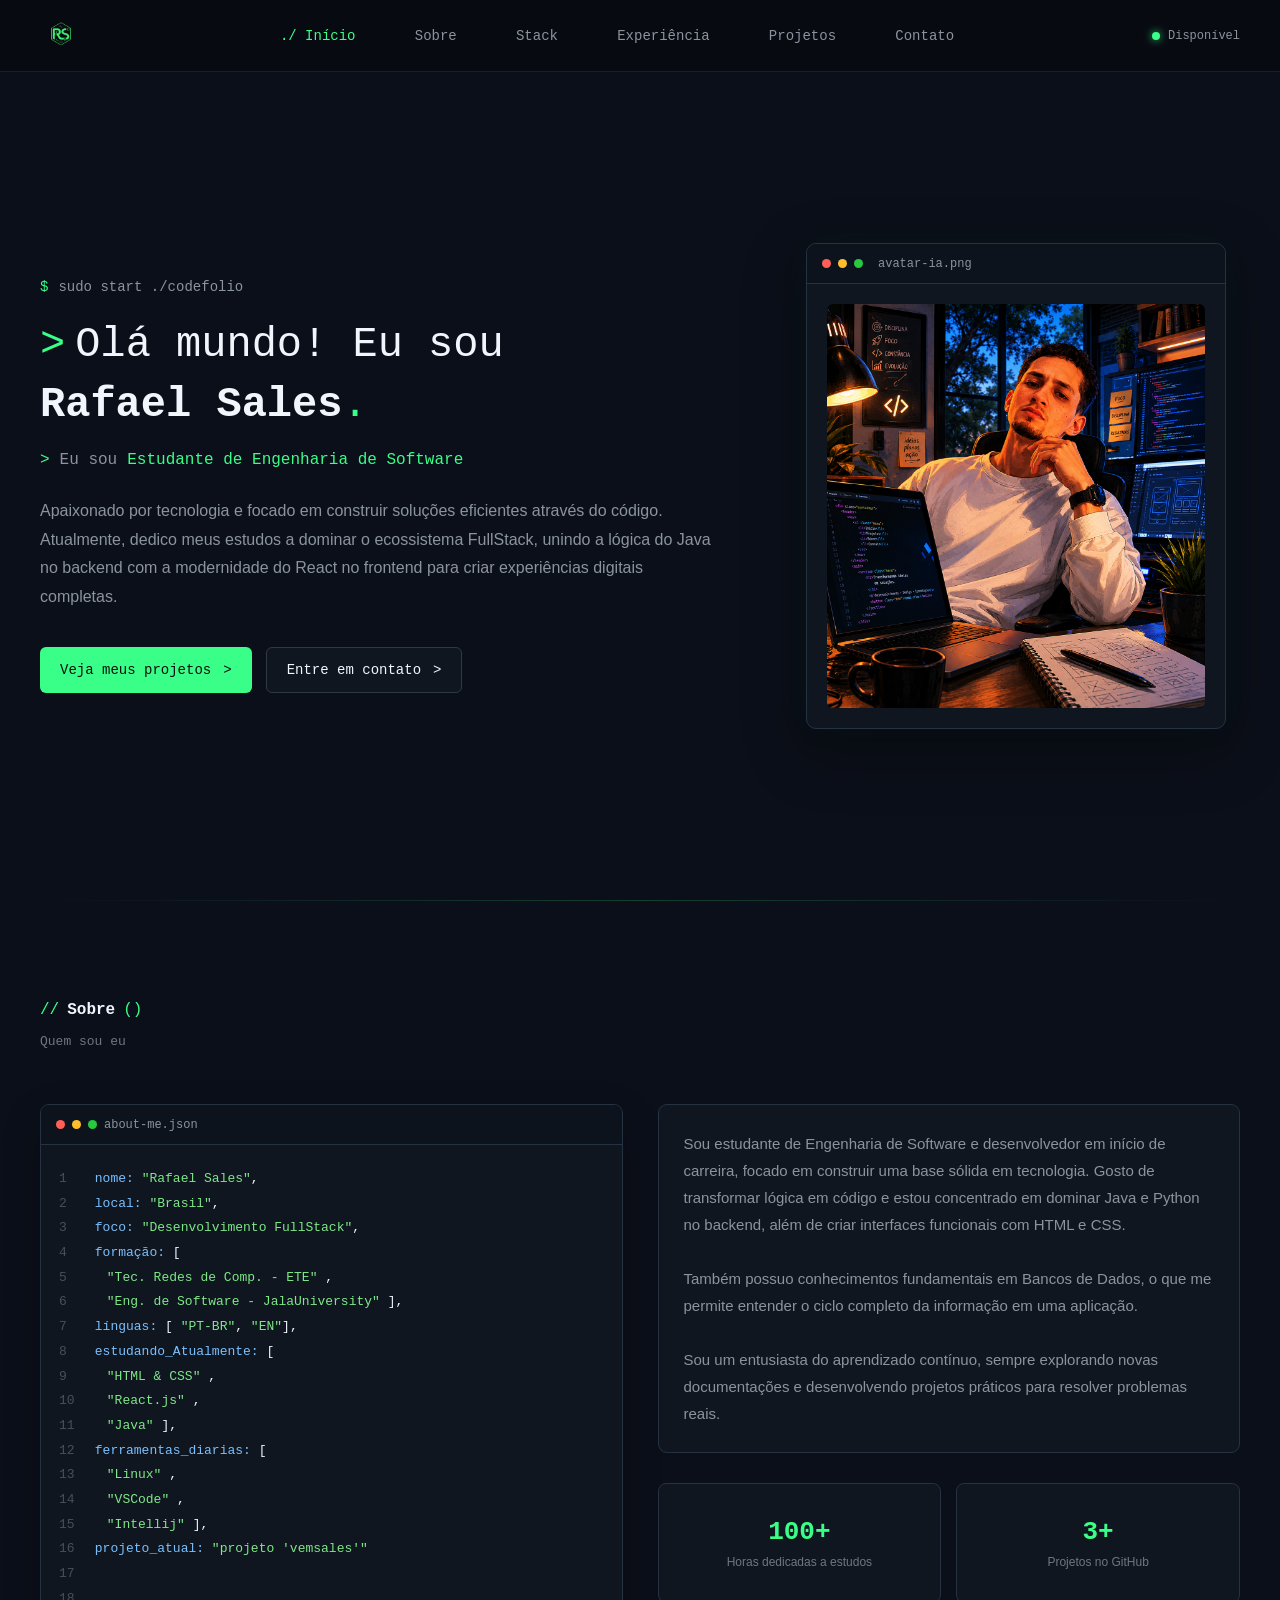
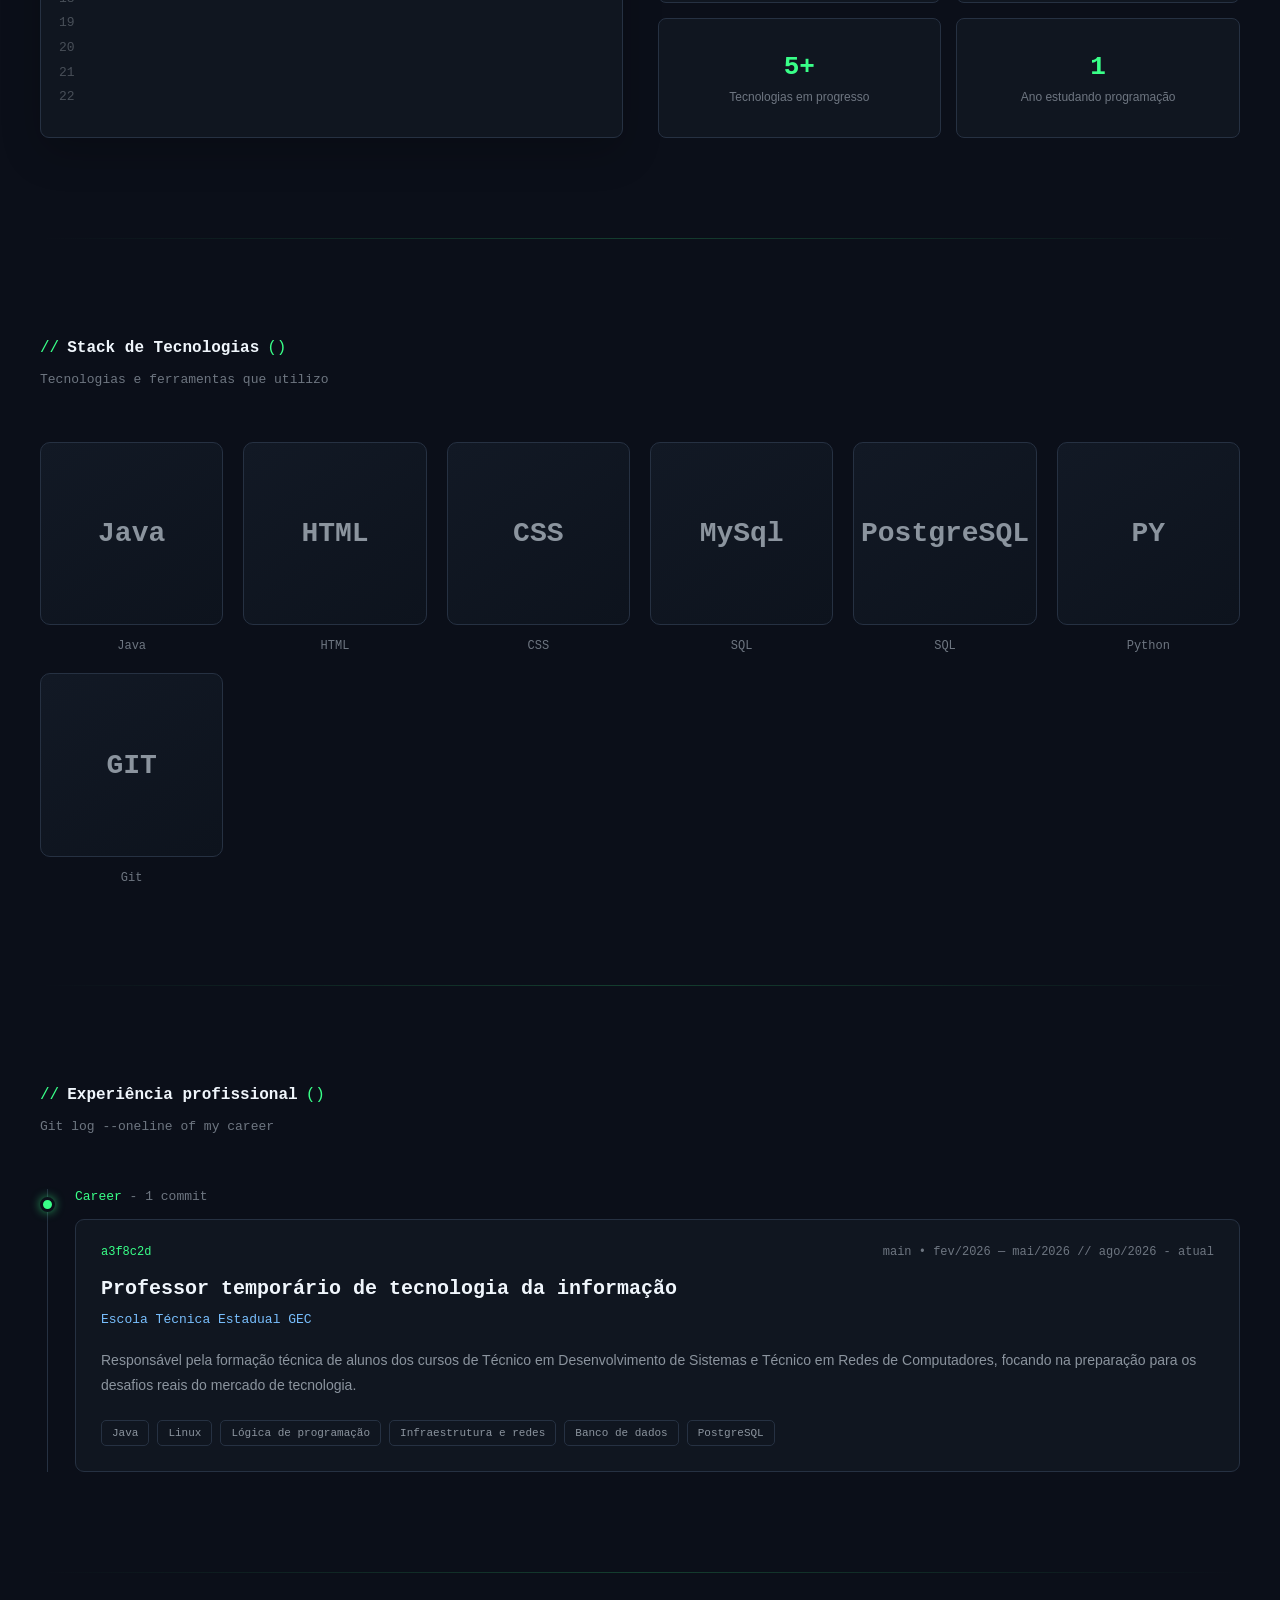
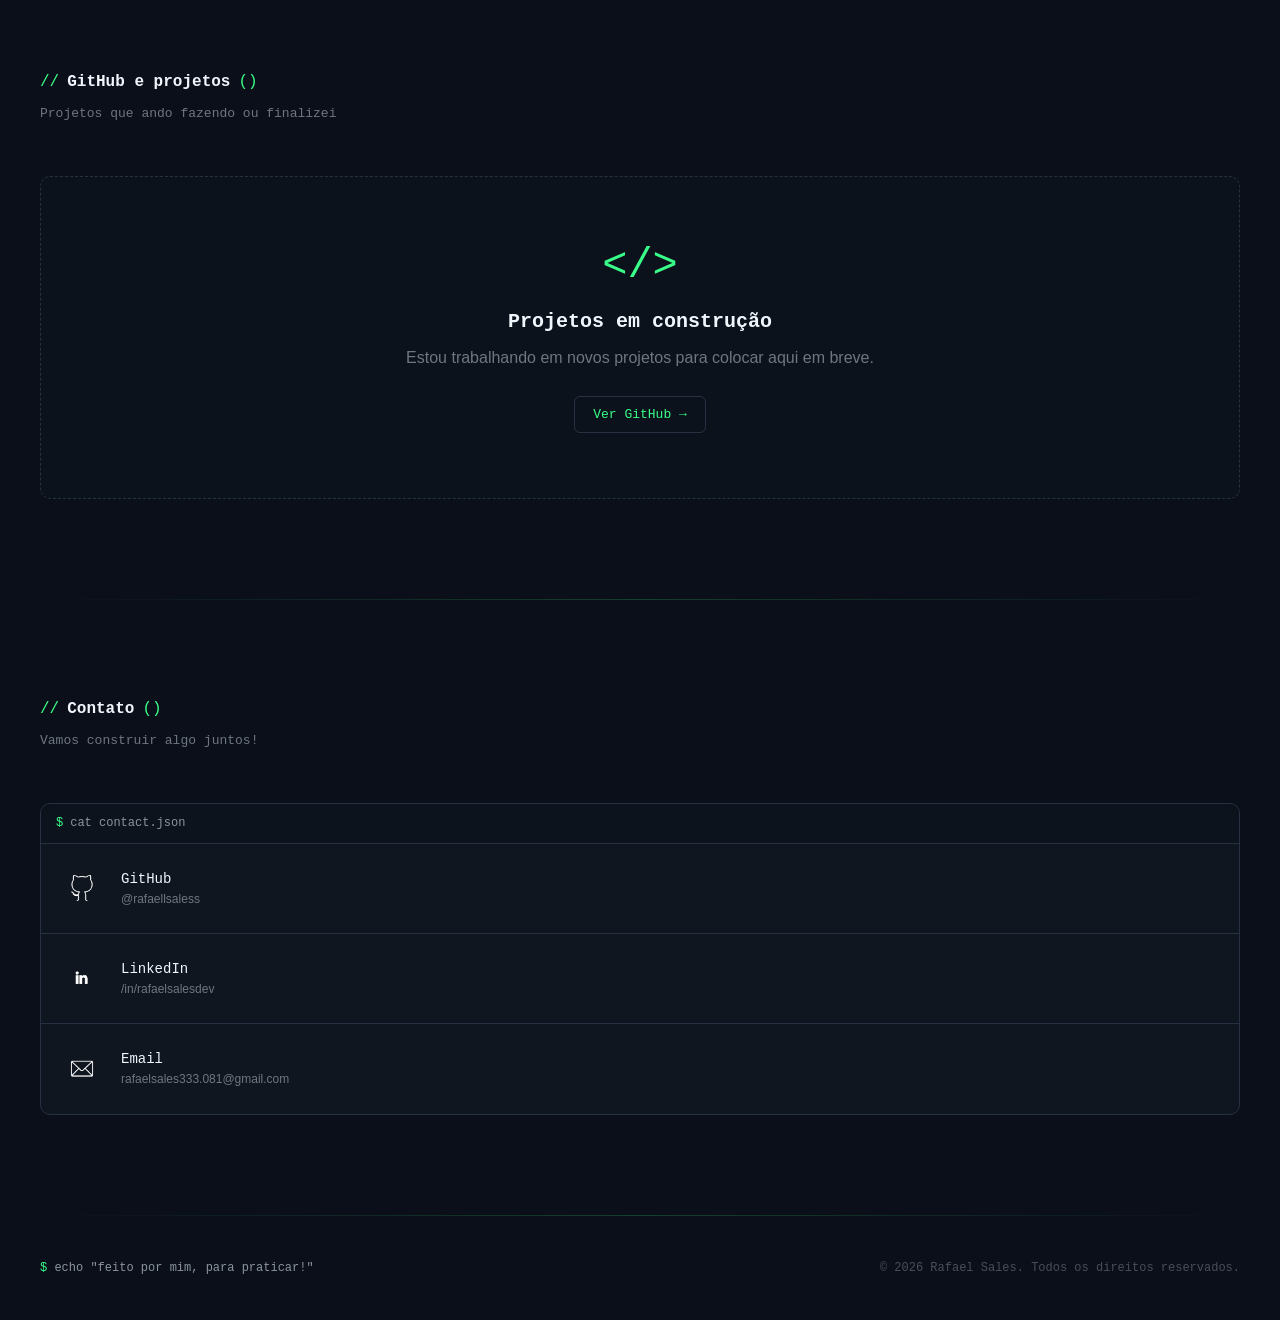
==== commit cff473f5: "feat: nova experiencia" ====
--- a/index.html
+++ b/index.html
@@ -569,7 +569,7 @@
                             a3f8c2d
                         </span>
 
-                        main • fev/2026 — mai/2026
+                        main • fev/2026 — mai/2026 // ago/2026 - atual
 
                     </div>
 
@@ -614,6 +614,14 @@
 
                         <div class="experience-commit-squares">
                             Infraestrutura e redes
+                        </div>
+
+                        <div class="experience-commit-squares">
+                            Banco de dados
+                        </div>
+
+                        <div class="experience-commit-squares">
+                            PostgreSQL
                         </div>
 
                     </div>
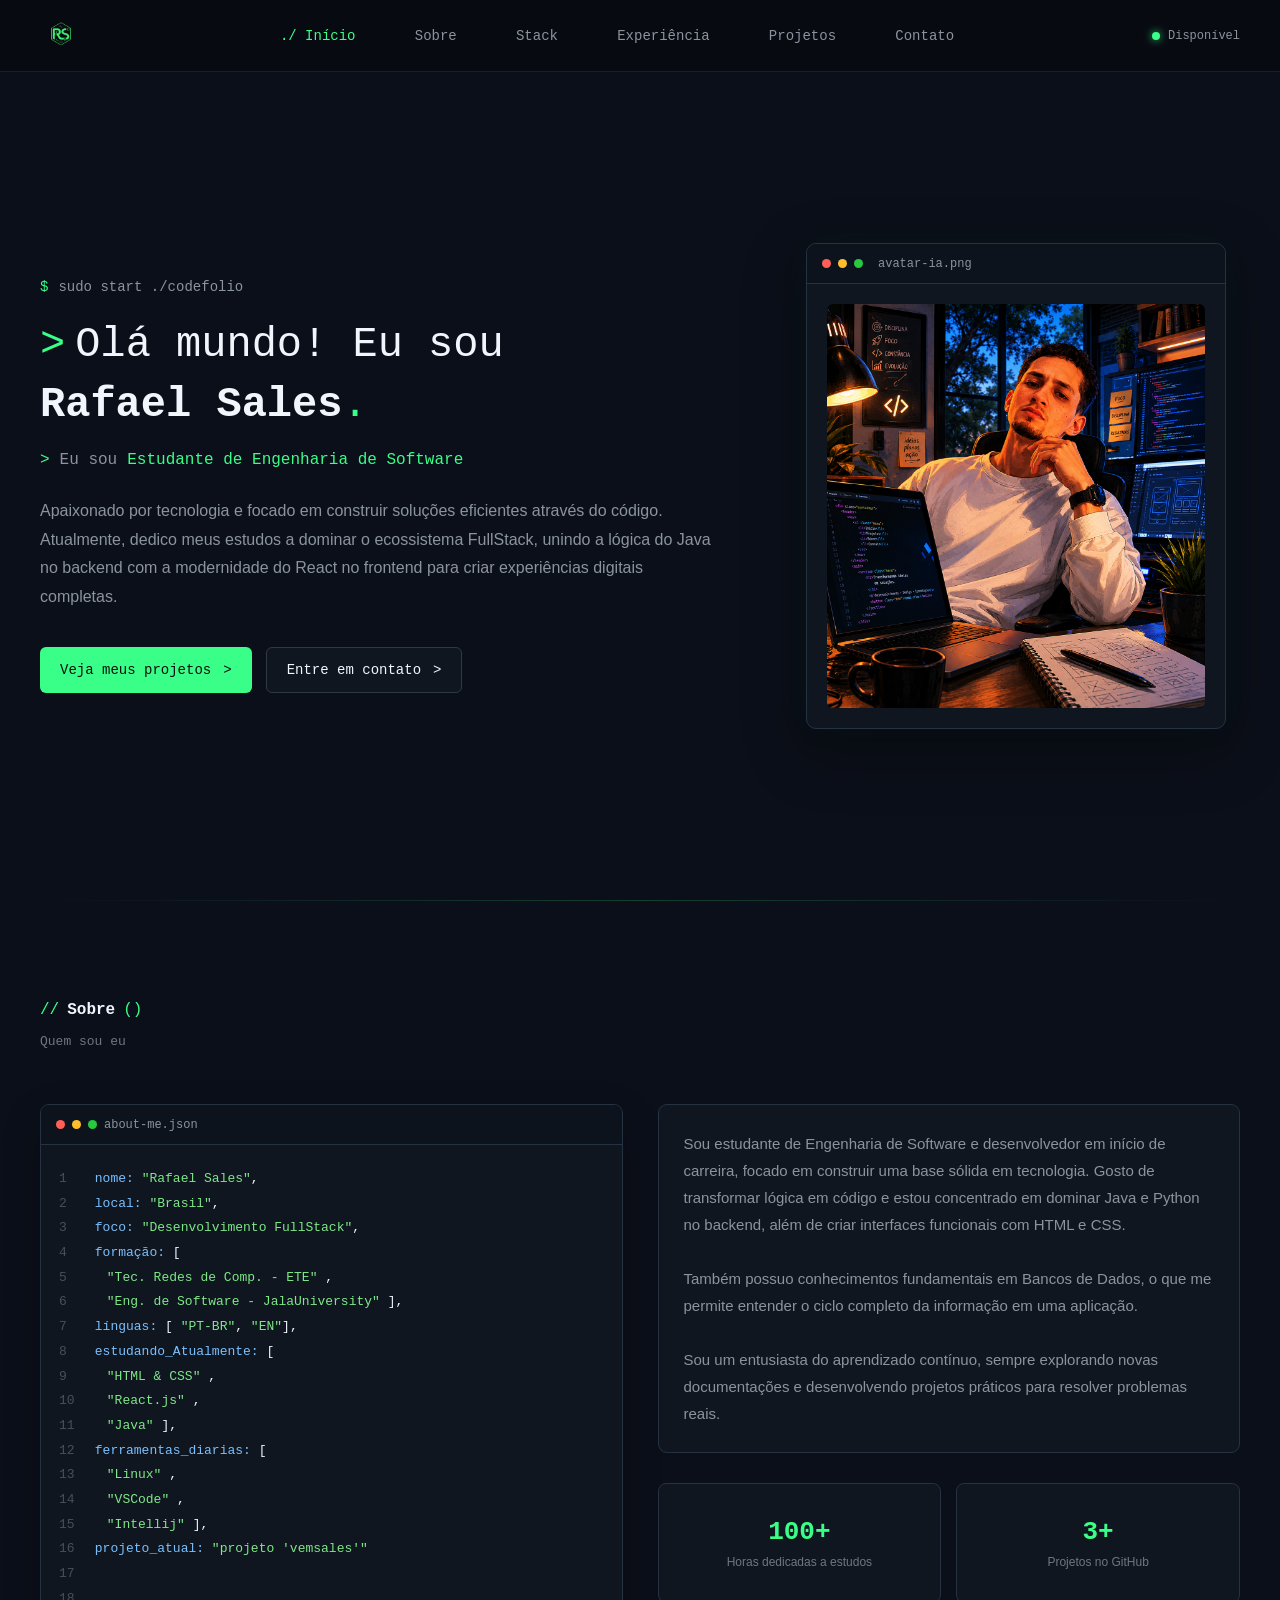
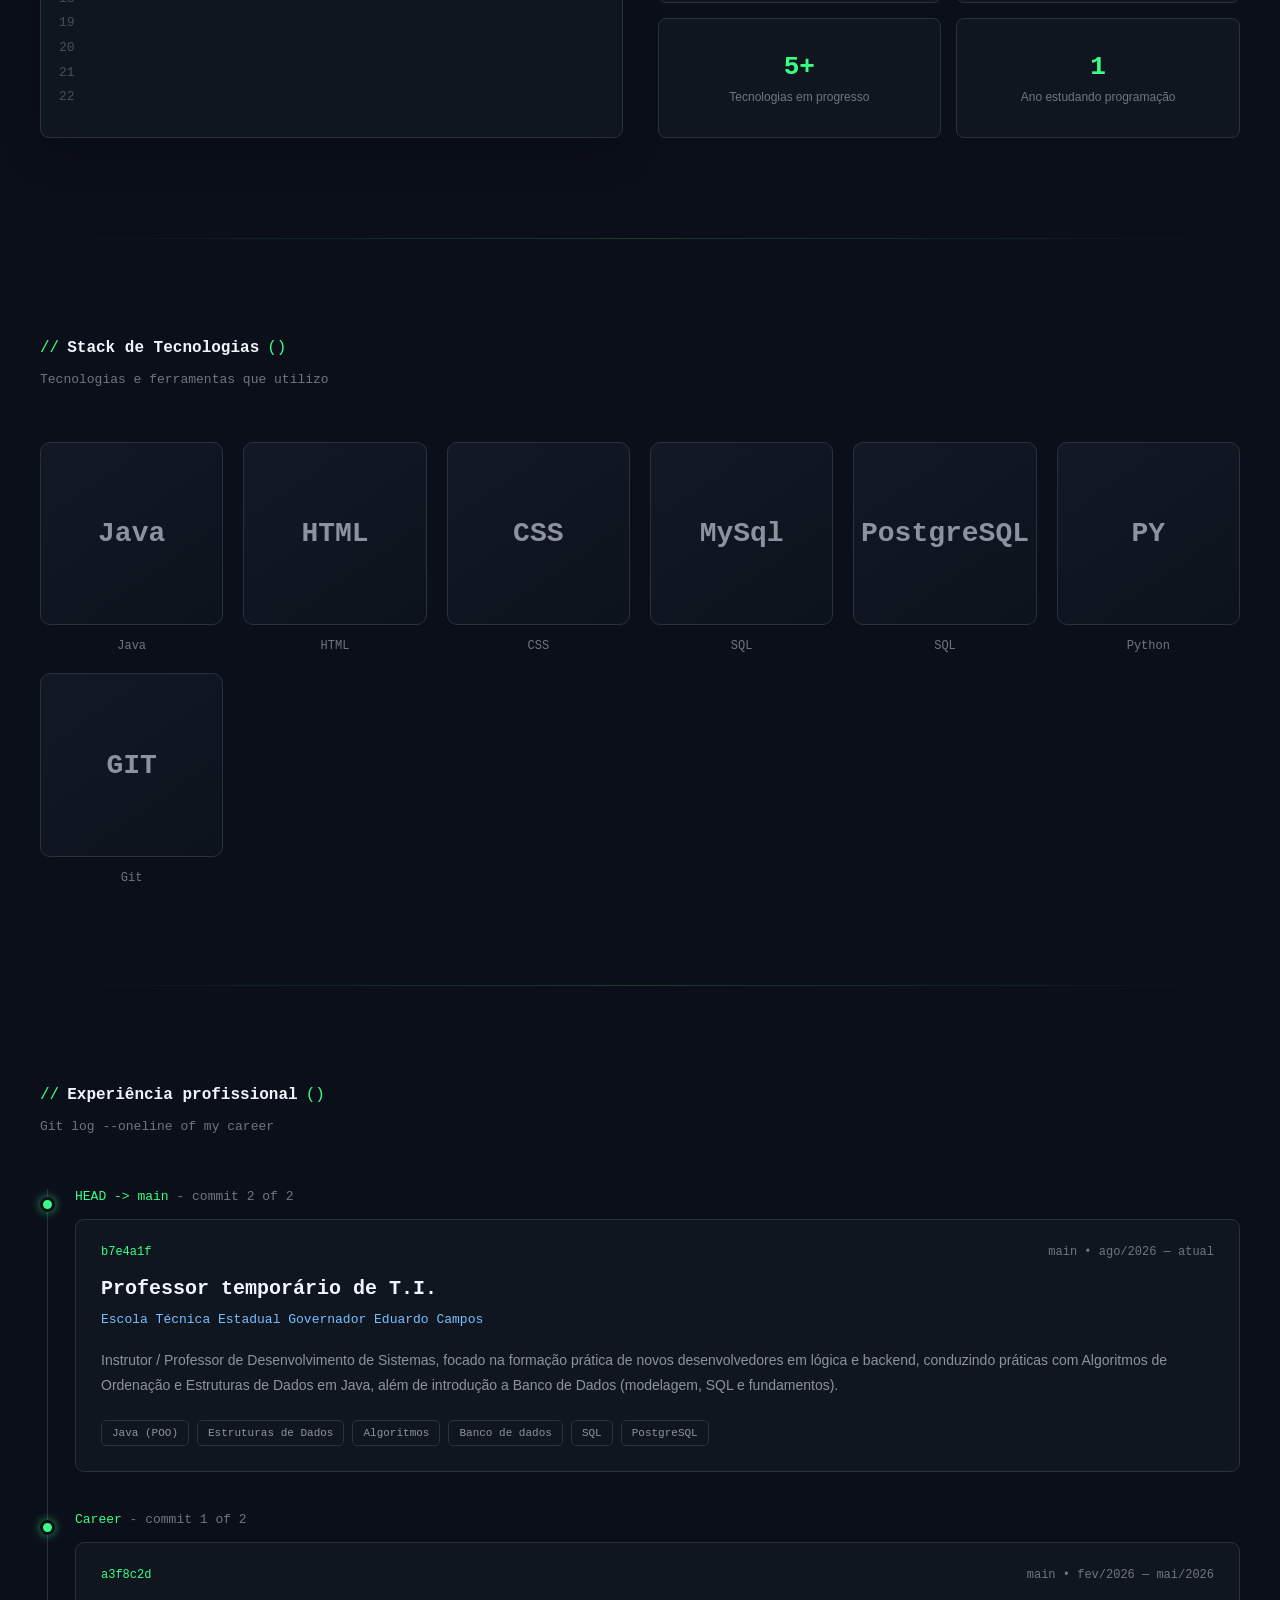
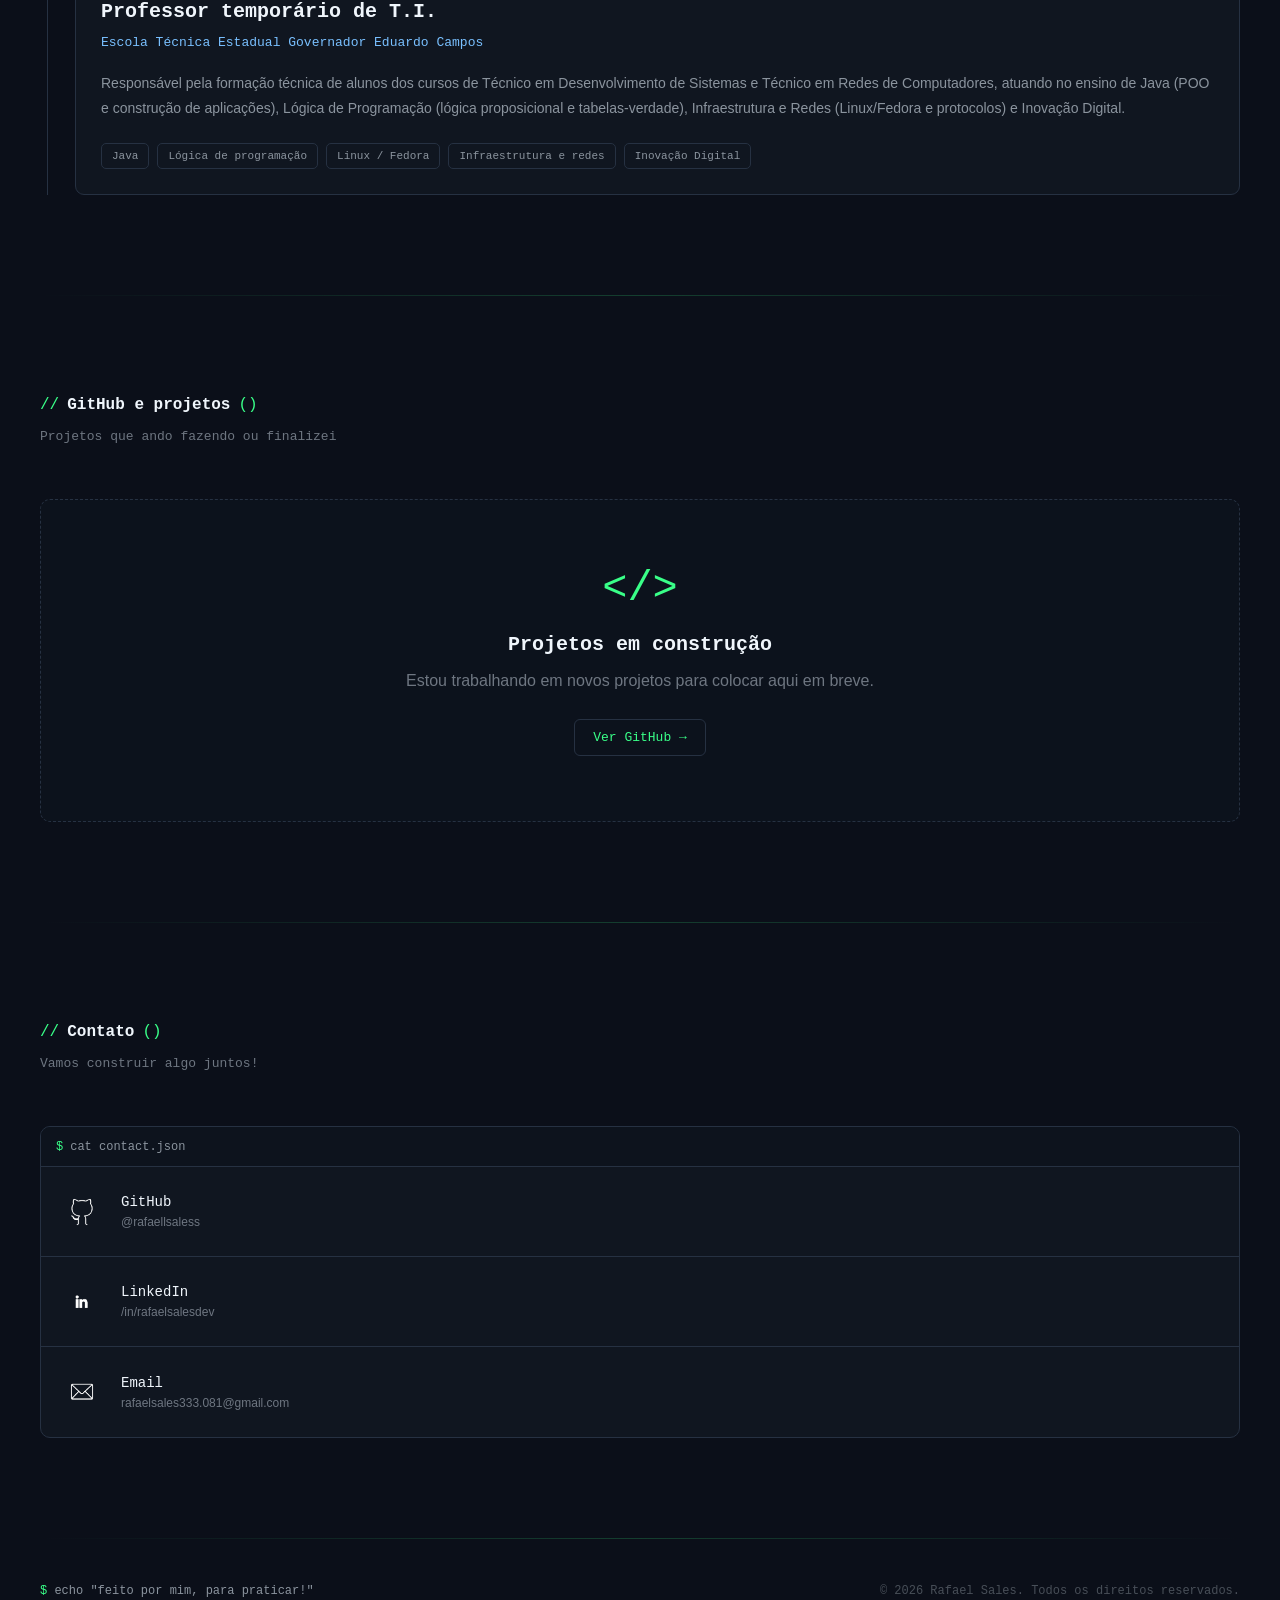
==== commit f11960e8: "refactor: divisão de experiencia" ====
--- a/index.html
+++ b/index.html
@@ -546,6 +546,94 @@
 
         <div class="experience-container">
 
+            <!-- COMMIT 1 (MAIS RECENTE) -->
+            <div class="experience-item">
+
+                <div class="timeline-dot"></div>
+
+                <div class="experience-commits">
+
+                    <span class="experience-commits-text-green">
+                        HEAD -&gt; main
+                    </span>
+
+                    - commit 2 of 2
+
+                </div>
+
+
+                <div class="experience-desc-commit">
+
+                    <div class="experience-commit-deco">
+
+                        <span class="desc-commit-greencode">
+                            b7e4a1f
+                        </span>
+
+                        main • ago/2026 — atual
+
+                    </div>
+
+
+                    <div class="experience-commit-title">
+                        Professor temporário de T.I.
+                    </div>
+
+
+                    <div class="experience-commit-local">
+
+                        <span class="experience-commit-local-text">
+                            Escola Técnica Estadual Governador Eduardo Campos
+                        </span>
+
+                    </div>
+
+
+                    <div class="experience-commit-desc">
+
+                        Instrutor / Professor de Desenvolvimento de Sistemas, focado na
+                        formação prática de novos desenvolvedores em lógica e backend,
+                        conduzindo práticas com Algoritmos de Ordenação e Estruturas de
+                        Dados em Java, além de introdução a Banco de Dados (modelagem,
+                        SQL e fundamentos).
+
+                    </div>
+
+
+                    <div class="experience-commmit-squares-container">
+
+                        <div class="experience-commit-squares">
+                            Java (POO)
+                        </div>
+
+                        <div class="experience-commit-squares">
+                            Estruturas de Dados
+                        </div>
+
+                        <div class="experience-commit-squares">
+                            Algoritmos
+                        </div>
+
+                        <div class="experience-commit-squares">
+                            Banco de dados
+                        </div>
+
+                        <div class="experience-commit-squares">
+                            SQL
+                        </div>
+
+                        <div class="experience-commit-squares">
+                            PostgreSQL
+                        </div>
+
+                    </div>
+
+                </div>
+
+            </div>
+
+
+            <!-- COMMIT 2 (ANTERIOR) -->
             <div class="experience-item">
 
                 <div class="timeline-dot"></div>
@@ -556,7 +644,7 @@
                         Career
                     </span>
 
-                    - 1 commit
+                    - commit 1 of 2
 
                 </div>
 
@@ -569,20 +657,20 @@
                             a3f8c2d
                         </span>
 
-                        main • fev/2026 — mai/2026 // ago/2026 - atual
+                        main • fev/2026 — mai/2026
 
                     </div>
 
 
                     <div class="experience-commit-title">
-                        Professor temporário de tecnologia da informação
+                        Professor temporário de T.I.
                     </div>
 
 
                     <div class="experience-commit-local">
 
                         <span class="experience-commit-local-text">
-                            Escola Técnica Estadual GEC
+                            Escola Técnica Estadual Governador Eduardo Campos
                         </span>
 
                     </div>
@@ -590,10 +678,11 @@
 
                     <div class="experience-commit-desc">
 
-                        Responsável pela formação técnica de alunos dos cursos
-                        de Técnico em Desenvolvimento de Sistemas e Técnico
-                        em Redes de Computadores, focando na preparação para
-                        os desafios reais do mercado de tecnologia.
+                        Responsável pela formação técnica de alunos dos cursos de Técnico
+                        em Desenvolvimento de Sistemas e Técnico em Redes de Computadores,
+                        atuando no ensino de Java (POO e construção de aplicações), Lógica
+                        de Programação (lógica proposicional e tabelas-verdade),
+                        Infraestrutura e Redes (Linux/Fedora e protocolos) e Inovação Digital.
 
                     </div>
 
@@ -601,11 +690,7 @@
                     <div class="experience-commmit-squares-container">
 
                         <div class="experience-commit-squares">
-                            Java
-                        </div>
-
-                        <div class="experience-commit-squares">
-                            Linux
+                            Java 
                         </div>
 
                         <div class="experience-commit-squares">
@@ -613,15 +698,15 @@
                         </div>
 
                         <div class="experience-commit-squares">
+                            Linux / Fedora
+                        </div>
+
+                        <div class="experience-commit-squares">
                             Infraestrutura e redes
                         </div>
 
                         <div class="experience-commit-squares">
-                            Banco de dados
-                        </div>
-
-                        <div class="experience-commit-squares">
-                            PostgreSQL
+                            Inovação Digital
                         </div>
 
                     </div>
@@ -634,8 +719,7 @@
 
     </section>
 
-
-    <hr>
+    <hr
 
 
     <!-- =========================
--- a/css/estilo.css
+++ b/css/estilo.css
@@ -837,6 +837,11 @@
 
 .experience-item {
     position: relative;
+    margin-bottom: 40px;
+}
+
+.experience-item:last-child {
+    margin-bottom: 0;
 }
 
 .timeline-dot {
